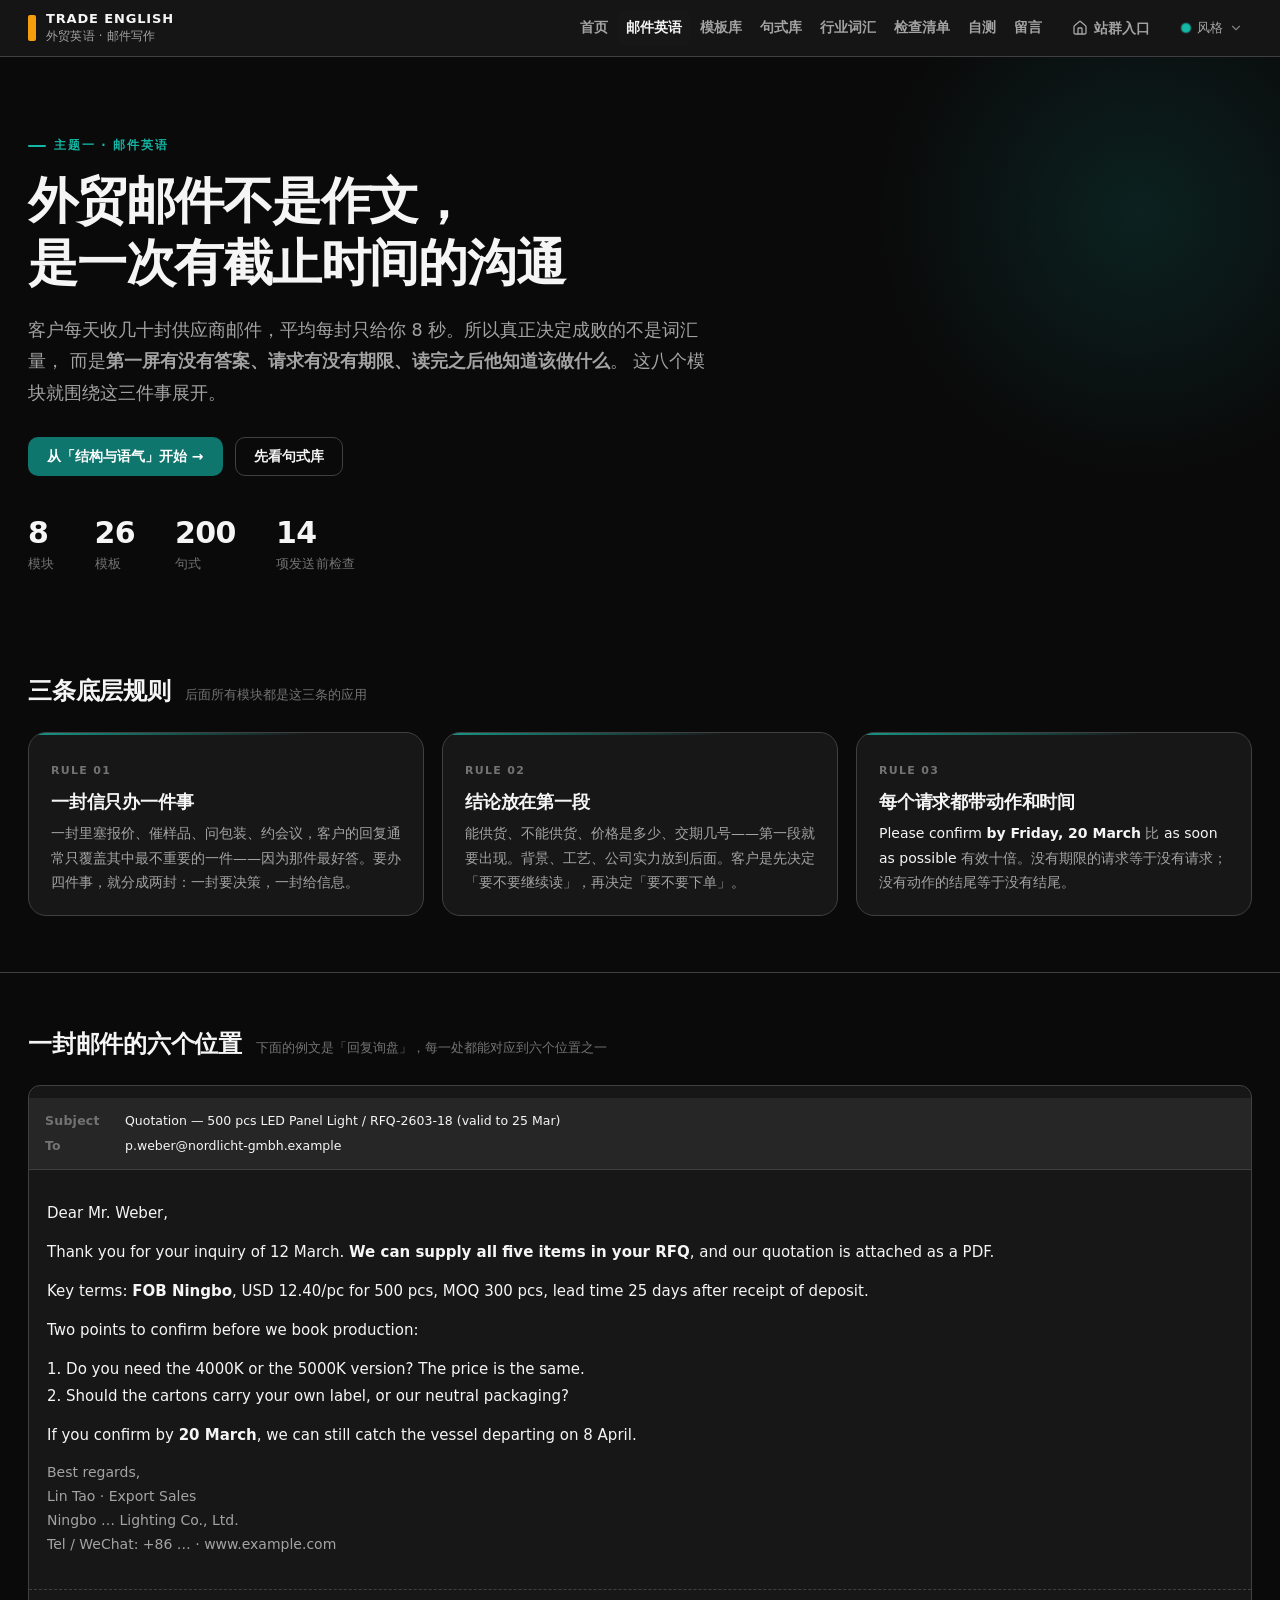
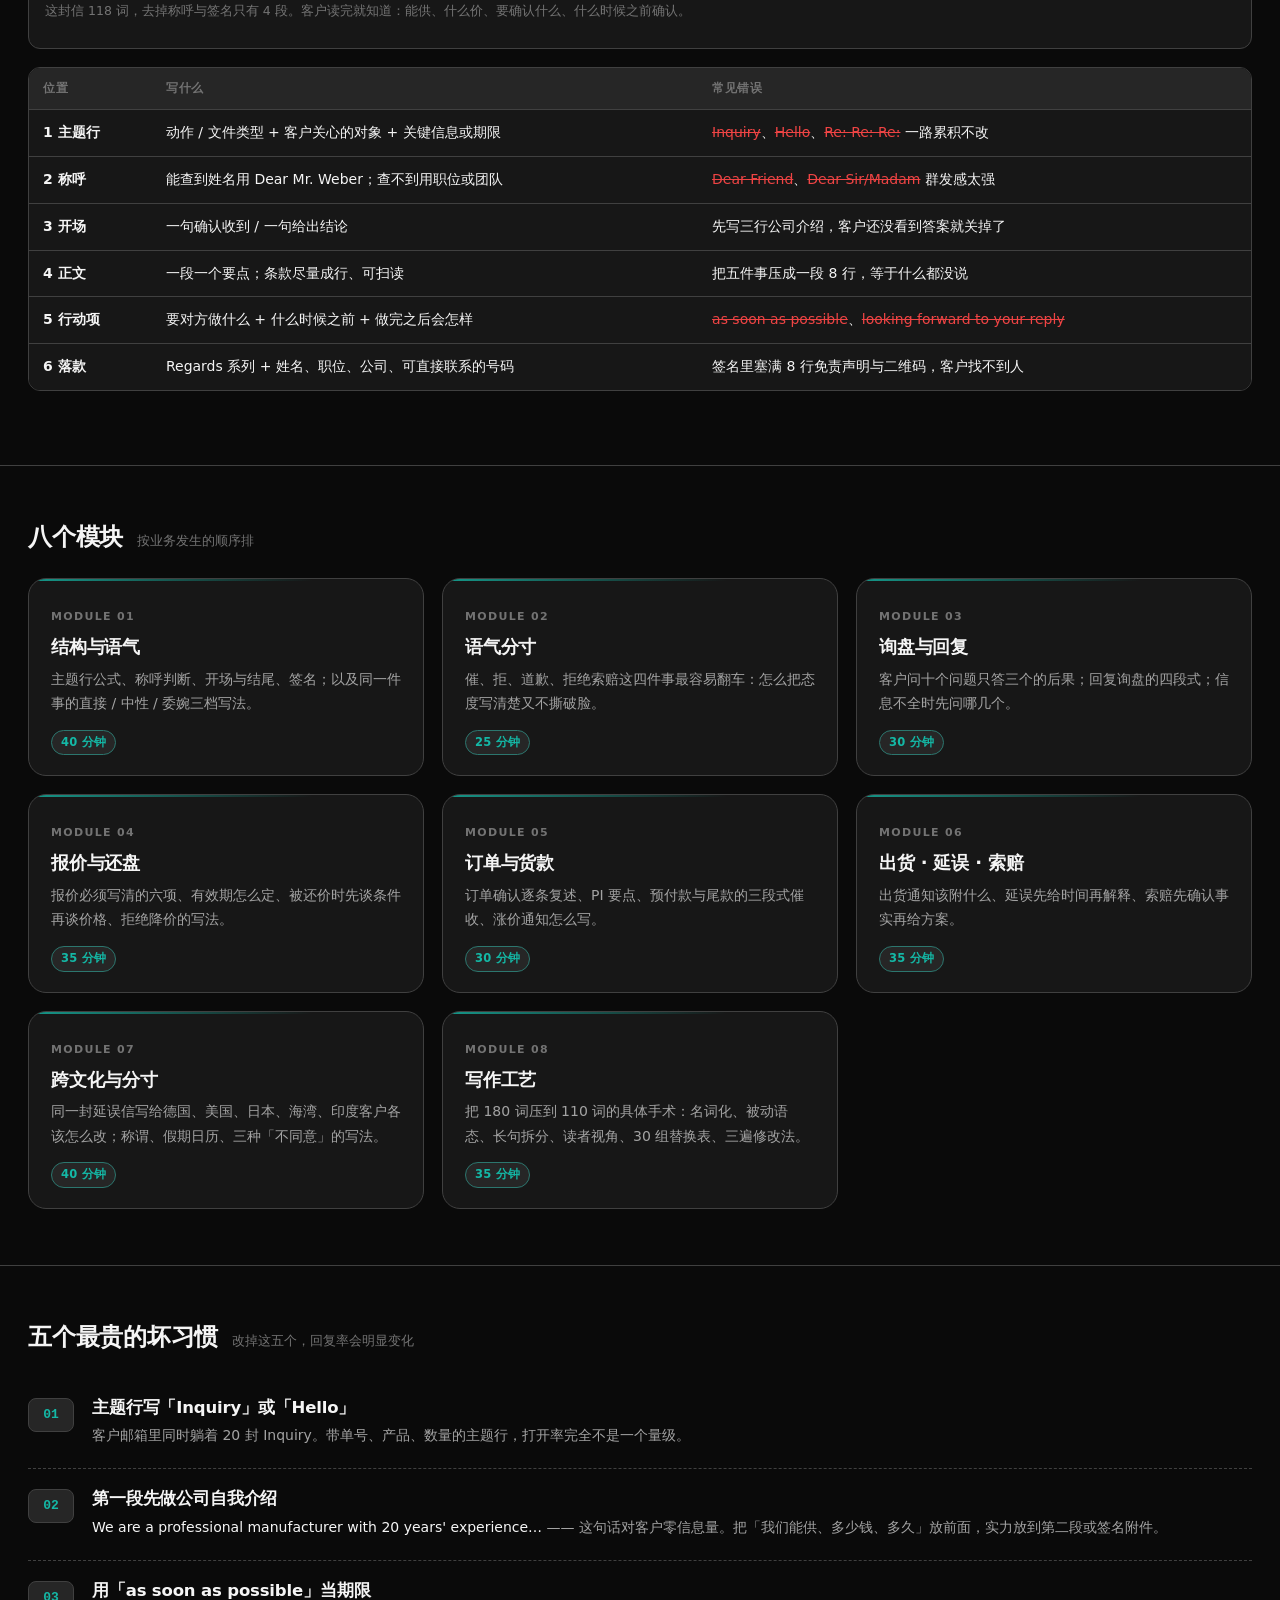
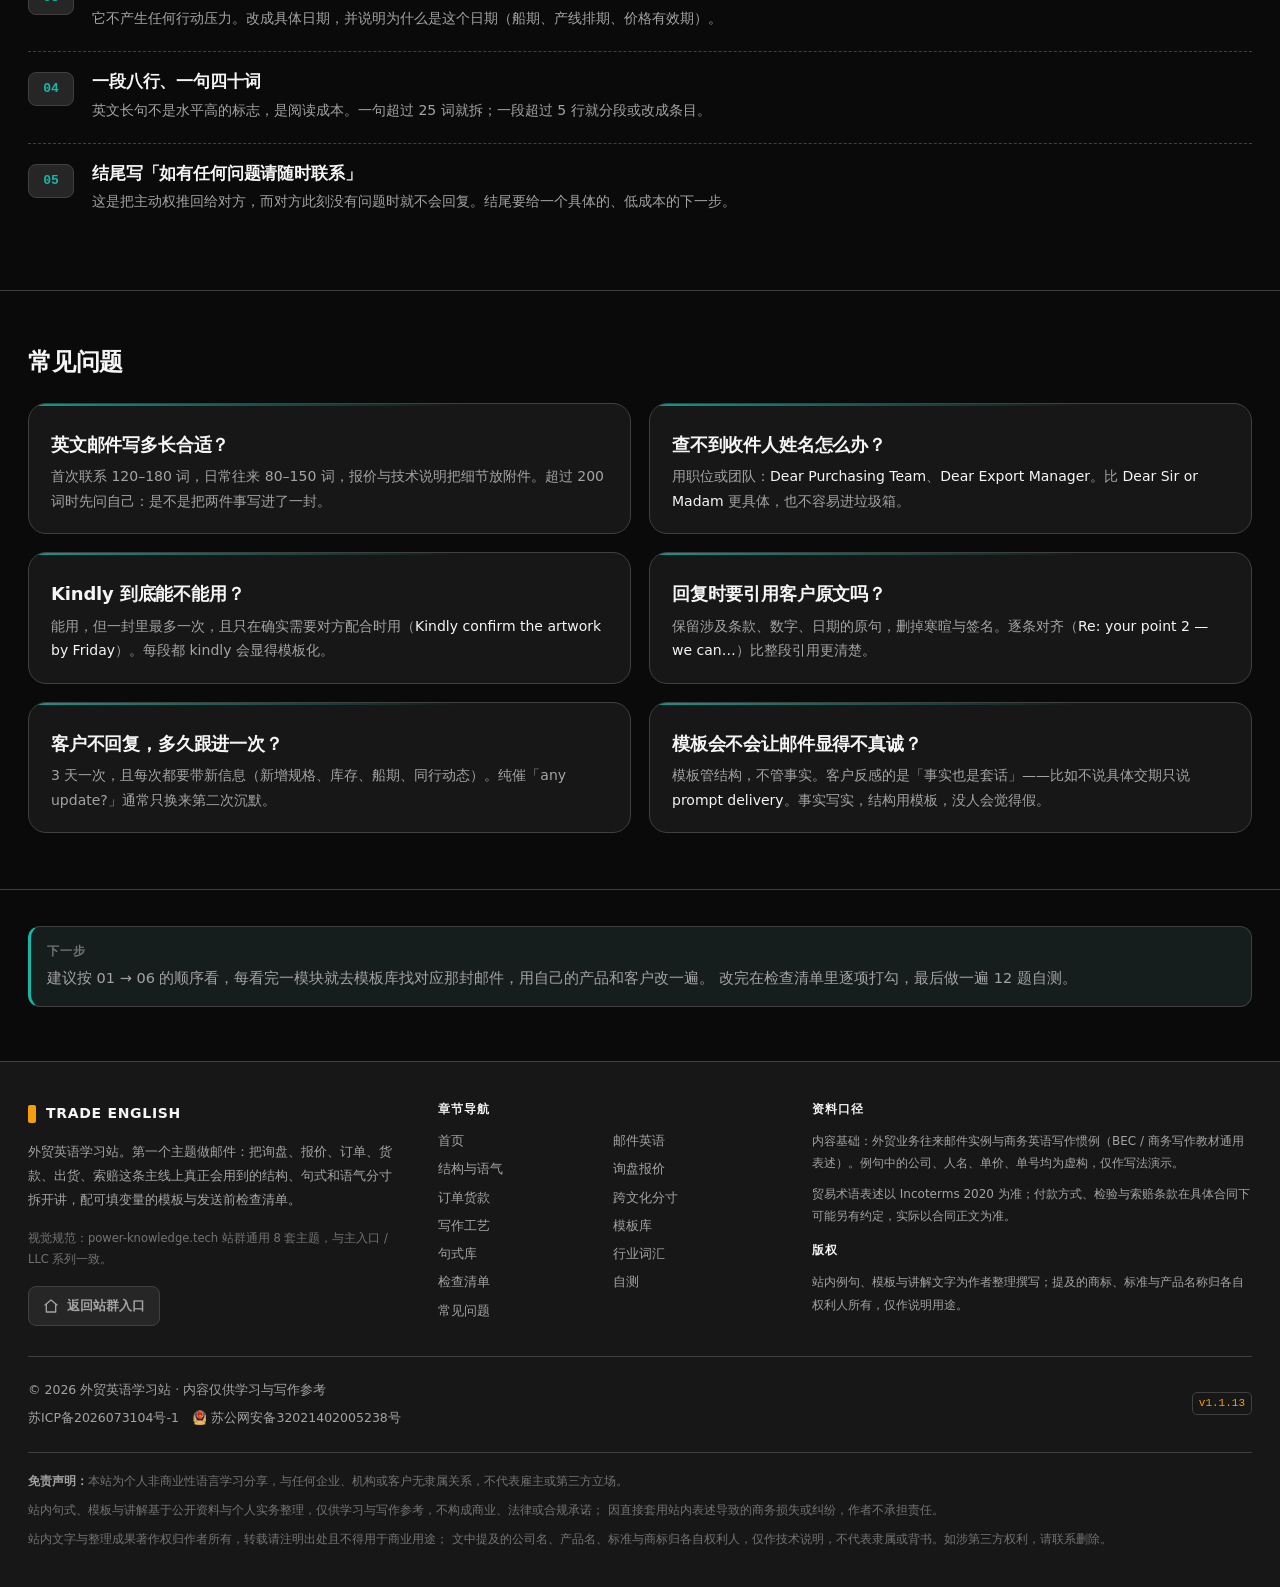
==== email/index.html @ 08525696 "词汇库：被搬过栏的条目加「原属 XX 栏」标记（v1.1.13） 用户反馈缩写速查页「Excel 里的缩写词表没有读全录入」。实测核对结果： 原表「常用缩写」261 条与站内 261 条逐字一致（英文" ====
<!DOCTYPE html>
<html lang="zh-CN">
<head>
<meta charset="UTF-8" />
<meta name="viewport" content="width=device-width, initial-scale=1" />
<title>邮件英语 · 外贸英语学习站</title>
<meta name="description" content="外贸邮件英语主题首页：三条底层规则、一封邮件的六个位置、六个学习模块与五个最贵的坏习惯。" />
<link rel="canonical" href="https://www.english.power-knowledge.tech/email/" />
<meta name="theme-color" content="#0a0a0a" />
<link rel="icon" href="data:image/svg+xml,<svg xmlns='http://www.w3.org/2000/svg' viewBox='0 0 32 32'><rect width='32' height='32' rx='7' fill='%230f766e'/><path d='M9 13v10M23 13v10M9 18h14' stroke='%23fff' stroke-width='2.4' stroke-linecap='round'/></svg>" />
<script>
  (function () {
    var IDS = ['dark-teal', 'blue', 'navy-tech', 'graphite', 'warm-paper', 'forest', 'indigo', 'sea-salt'];
    var BG = { 'dark-teal': '#0a0a0a', blue: '#f6f7f9', 'navy-tech': '#0b1a2b', graphite: '#f2f3f5', 'warm-paper': '#faf6ed', forest: '#0c1712', indigo: '#f6f5fc', 'sea-salt': '#eef7f7' };
    try {
      var q = new URLSearchParams(location.search).get('theme');
      var v = IDS.indexOf(q) >= 0 ? q : localStorage.getItem('pk-theme');
      if (IDS.indexOf(v) >= 0) {
        document.documentElement.dataset.theme = v;
        var m = document.querySelector('meta[name="theme-color"]');
        if (m && BG[v]) m.setAttribute('content', BG[v]);
      }
    } catch (e) {}
  })();
</script>
<link rel="stylesheet" href="../assets/css/theme-vars.css" />
<link rel="stylesheet" href="../assets/css/theme-switcher.css" />
<link rel="stylesheet" href="../assets/css/header.css" />
<link rel="stylesheet" href="../assets/css/footer.css" />
<link rel="stylesheet" href="../assets/css/site.css" />
</head>
<body>
<a class="skip-link" href="#main">跳到正文</a>

<header class="topbar">
  <div class="bar">
    <a class="brand" href="../" aria-label="外贸英语学习站首页">
      <i class="mark" aria-hidden="true"></i>
      <span class="brand-text">
        <span class="brand-en">TRADE ENGLISH</span>
        <span class="brand-sub">外贸英语 · 邮件写作</span>
      </span>
    </a>
    <button class="nav-toggle" type="button" aria-expanded="false" aria-controls="navlinks">目录 ▾</button>
    <nav class="navlinks" id="navlinks" aria-label="主导航">
      <a href="../">首页</a>
      <a href="./" data-topic="email">邮件英语</a>
      <a href="templates">模板库</a>
      <a href="phrases">句式库</a>
      <a href="../glossary/">行业词汇</a>
      <a href="checklist">检查清单</a>
      <a href="../practice">自测</a>
    </nav>
<a class="group-entry" href="https://power-knowledge.tech/">
      <svg width="16" height="16" viewBox="0 0 24 24" fill="none" stroke="currentColor"
           stroke-width="2" stroke-linecap="round" stroke-linejoin="round" aria-hidden="true">
        <path d="M15 21v-8a1 1 0 0 0-1-1h-4a1 1 0 0 0-1 1v8"></path>
        <path d="M3 10a2 2 0 0 1 .709-1.528l7-5.999a2 2 0 0 1 2.582 0l7 5.999A2 2 0 0 1 21 10v9a2 2 0 0 1-2 2H5a2 2 0 0 1-2-2z"></path>
      </svg>
      站群入口
    </a>
    <div id="pk-theme-switcher"></div>
  </div>
</header>

<main id="main">
  <section class="hero">
    <div class="shell">
      <p class="eyebrow">主题一 · 邮件英语</p>
      <h1>外贸邮件不是作文，<br />是一次有截止时间的沟通</h1>
      <p class="lead">
        客户每天收几十封供应商邮件，平均每封只给你 8 秒。所以真正决定成败的不是词汇量，
        而是<strong>第一屏有没有答案、请求有没有期限、读完之后他知道该做什么</strong>。
        这八个模块就围绕这三件事展开。
      </p>
      <div class="hero-actions">
        <a class="btn" href="structure">从「结构与语气」开始 →</a>
        <a class="btn btn--ghost" href="phrases">先看句式库</a>
      </div>
      <div class="stats">
        <div class="stat"><b>8</b><span>模块</span></div>
        <div class="stat"><b>26</b><span>模板</span></div>
        <div class="stat"><b>200</b><span>句式</span></div>
        <div class="stat"><b>14</b><span>项发送前检查</span></div>
      </div>
    </div>
  </section>

  <section class="section">
    <div class="shell">
      <div class="section-head">
        <h2>三条底层规则</h2>
        <span class="hint">后面所有模块都是这三条的应用</span>
      </div>
      <div class="grid grid--3">
        <div class="card">
          <span class="kicker">Rule 01</span>
          <h3>一封信只办一件事</h3>
          <p>一封里塞报价、催样品、问包装、约会议，客户的回复通常只覆盖其中最不重要的一件——因为那件最好答。要办四件事，就分成两封：一封要决策，一封给信息。</p>
        </div>
        <div class="card">
          <span class="kicker">Rule 02</span>
          <h3>结论放在第一段</h3>
          <p>能供货、不能供货、价格是多少、交期几号——第一段就要出现。背景、工艺、公司实力放到后面。客户是先决定「要不要继续读」，再决定「要不要下单」。</p>
        </div>
        <div class="card">
          <span class="kicker">Rule 03</span>
          <h3>每个请求都带动作和时间</h3>
          <p><span class="en">Please confirm <b>by Friday, 20 March</b></span> 比 <span class="en">as soon as possible</span> 有效十倍。没有期限的请求等于没有请求；没有动作的结尾等于没有结尾。</p>
        </div>
      </div>
    </div>
  </section>

  <section class="section">
    <div class="shell">
      <div class="section-head">
        <h2>一封邮件的六个位置</h2>
        <span class="hint">下面的例文是「回复询盘」，每一处都能对应到六个位置之一</span>
      </div>

      <div class="mail">
        <dl class="mail-head">
          <dt>Subject</dt><dd>Quotation — 500 pcs LED Panel Light / RFQ-2603-18 (valid to 25 Mar)</dd>
          <dt>To</dt><dd>p.weber@nordlicht-gmbh.example</dd>
        </dl>
        <div class="mail-body">
          <p>Dear Mr. Weber,</p>
          <p>Thank you for your inquiry of 12 March. <b>We can supply all five items in your RFQ</b>, and our quotation is attached as a PDF.</p>
          <p>Key terms: <b>FOB Ningbo</b>, USD 12.40/pc for 500 pcs, MOQ 300 pcs, lead time 25 days after receipt of deposit.</p>
          <p>Two points to confirm before we book production:</p>
          <p>1. Do you need the 4000K or the 5000K version? The price is the same.<br />
             2. Should the cartons carry your own label, or our neutral packaging?</p>
          <p>If you confirm by <b>20 March</b>, we can still catch the vessel departing on 8 April.</p>
          <p class="sig">Best regards,<br />
             Lin Tao · Export Sales<br />
             Ningbo … Lighting Co., Ltd.<br />
             Tel / WeChat: +86 … · www.example.com</p>
        </div>
        <p class="mail-note">
          这封信 118 词，去掉称呼与签名只有 4 段。客户读完就知道：能供、什么价、要确认什么、什么时候之前确认。
        </p>
      </div>

      <div class="table-wrap">
        <table>
          <thead>
            <tr><th>位置</th><th>写什么</th><th>常见错误</th></tr>
          </thead>
          <tbody>
            <tr>
              <td><b>1 主题行</b></td>
              <td>动作 / 文件类型 + 客户关心的对象 + 关键信息或期限</td>
              <td><span class="bad">Inquiry</span>、<span class="bad">Hello</span>、<span class="bad">Re: Re: Re:</span> 一路累积不改</td>
            </tr>
            <tr>
              <td><b>2 称呼</b></td>
              <td>能查到姓名用 <span class="en">Dear Mr. Weber</span>；查不到用职位或团队</td>
              <td><span class="bad">Dear Friend</span>、<span class="bad">Dear Sir/Madam</span> 群发感太强</td>
            </tr>
            <tr>
              <td><b>3 开场</b></td>
              <td>一句确认收到 / 一句给出结论</td>
              <td>先写三行公司介绍，客户还没看到答案就关掉了</td>
            </tr>
            <tr>
              <td><b>4 正文</b></td>
              <td>一段一个要点；条款尽量成行、可扫读</td>
              <td>把五件事压成一段 8 行，等于什么都没说</td>
            </tr>
            <tr>
              <td><b>5 行动项</b></td>
              <td>要对方做什么 + 什么时候之前 + 做完之后会怎样</td>
              <td><span class="bad">as soon as possible</span>、<span class="bad">looking forward to your reply</span></td>
            </tr>
            <tr>
              <td><b>6 落款</b></td>
              <td>Regards 系列 + 姓名、职位、公司、可直接联系的号码</td>
              <td>签名里塞满 8 行免责声明与二维码，客户找不到人</td>
            </tr>
          </tbody>
        </table>
      </div>
    </div>
  </section>

  <section class="section">
    <div class="shell">
      <div class="section-head">
        <h2>八个模块</h2>
        <span class="hint">按业务发生的顺序排</span>
      </div>
      <div class="grid grid--3">
        <a class="card" href="structure">
          <span class="kicker">Module 01</span>
          <h3>结构与语气</h3>
          <p>主题行公式、称呼判断、开场与结尾、签名；以及同一件事的直接 / 中性 / 委婉三档写法。</p>
          <div class="meta"><span class="badge badge--live">40 分钟</span></div>
        </a>
        <a class="card" href="structure#tone">
          <span class="kicker">Module 02</span>
          <h3>语气分寸</h3>
          <p>催、拒、道歉、拒绝索赔这四件事最容易翻车：怎么把态度写清楚又不撕破脸。</p>
          <div class="meta"><span class="badge badge--live">25 分钟</span></div>
        </a>
        <a class="card" href="negotiation#inquiry">
          <span class="kicker">Module 03</span>
          <h3>询盘与回复</h3>
          <p>客户问十个问题只答三个的后果；回复询盘的四段式；信息不全时先问哪几个。</p>
          <div class="meta"><span class="badge badge--live">30 分钟</span></div>
        </a>
        <a class="card" href="negotiation#quote">
          <span class="kicker">Module 04</span>
          <h3>报价与还盘</h3>
          <p>报价必须写清的六项、有效期怎么定、被还价时先谈条件再谈价格、拒绝降价的写法。</p>
          <div class="meta"><span class="badge badge--live">35 分钟</span></div>
        </a>
        <a class="card" href="operations#order">
          <span class="kicker">Module 05</span>
          <h3>订单与货款</h3>
          <p>订单确认逐条复述、PI 要点、预付款与尾款的三段式催收、涨价通知怎么写。</p>
          <div class="meta"><span class="badge badge--live">30 分钟</span></div>
        </a>
        <a class="card" href="operations#shipping">
          <span class="kicker">Module 06</span>
          <h3>出货 · 延误 · 索赔</h3>
          <p>出货通知该附什么、延误先给时间再解释、索赔先确认事实再给方案。</p>
          <div class="meta"><span class="badge badge--live">35 分钟</span></div>
        </a>
        <a class="card" href="culture">
          <span class="kicker">Module 07</span>
          <h3>跨文化与分寸</h3>
          <p>同一封延误信写给德国、美国、日本、海湾、印度客户各该怎么改；称谓、假期日历、三种「不同意」的写法。</p>
          <div class="meta"><span class="badge badge--live">40 分钟</span></div>
        </a>
        <a class="card" href="craft">
          <span class="kicker">Module 08</span>
          <h3>写作工艺</h3>
          <p>把 180 词压到 110 词的具体手术：名词化、被动语态、长句拆分、读者视角、30 组替换表、三遍修改法。</p>
          <div class="meta"><span class="badge badge--live">35 分钟</span></div>
        </a>
      </div>
    </div>
  </section>

  <section class="section">
    <div class="shell">
      <div class="section-head">
        <h2>五个最贵的坏习惯</h2>
        <span class="hint">改掉这五个，回复率会明显变化</span>
      </div>
      <div class="steps">
        <div class="step">
          <div>
            <h3>主题行写「Inquiry」或「Hello」</h3>
            <p>客户邮箱里同时躺着 20 封 Inquiry。带单号、产品、数量的主题行，打开率完全不是一个量级。</p>
          </div>
        </div>
        <div class="step">
          <div>
            <h3>第一段先做公司自我介绍</h3>
            <p><span class="en">We are a professional manufacturer with 20 years' experience…</span> —— 这句话对客户零信息量。把「我们能供、多少钱、多久」放前面，实力放到第二段或签名附件。</p>
          </div>
        </div>
        <div class="step">
          <div>
            <h3>用「as soon as possible」当期限</h3>
            <p>它不产生任何行动压力。改成具体日期，并说明为什么是这个日期（船期、产线排期、价格有效期）。</p>
          </div>
        </div>
        <div class="step">
          <div>
            <h3>一段八行、一句四十词</h3>
            <p>英文长句不是水平高的标志，是阅读成本。一句超过 25 词就拆；一段超过 5 行就分段或改成条目。</p>
          </div>
        </div>
        <div class="step">
          <div>
            <h3>结尾写「如有任何问题请随时联系」</h3>
            <p>这是把主动权推回给对方，而对方此刻没有问题时就不会回复。结尾要给一个具体的、低成本的下一步。</p>
          </div>
        </div>
      </div>
    </div>
  </section>

  <section class="section" id="faq">
    <div class="shell">
      <div class="section-head"><h2>常见问题</h2></div>
      <div class="grid grid--2">
        <div class="card">
          <h3>英文邮件写多长合适？</h3>
          <p>首次联系 120–180 词，日常往来 80–150 词，报价与技术说明把细节放附件。超过 200 词时先问自己：是不是把两件事写进了一封。</p>
        </div>
        <div class="card">
          <h3>查不到收件人姓名怎么办？</h3>
          <p>用职位或团队：<span class="en">Dear Purchasing Team</span>、<span class="en">Dear Export Manager</span>。比 <span class="en">Dear Sir or Madam</span> 更具体，也不容易进垃圾箱。</p>
        </div>
        <div class="card">
          <h3><span class="en">Kindly</span> 到底能不能用？</h3>
          <p>能用，但一封里最多一次，且只在确实需要对方配合时用（<span class="en">Kindly confirm the artwork by Friday</span>）。每段都 kindly 会显得模板化。</p>
        </div>
        <div class="card">
          <h3>回复时要引用客户原文吗？</h3>
          <p>保留涉及条款、数字、日期的原句，删掉寒暄与签名。逐条对齐（<span class="en">Re: your point 2 — we can…</span>）比整段引用更清楚。</p>
        </div>
        <div class="card">
          <h3>客户不回复，多久跟进一次？</h3>
          <p>3 天一次，且每次都要带新信息（新增规格、库存、船期、同行动态）。纯催「any update?」通常只换来第二次沉默。</p>
        </div>
        <div class="card">
          <h3>模板会不会让邮件显得不真诚？</h3>
          <p>模板管结构，不管事实。客户反感的是「事实也是套话」——比如不说具体交期只说 <span class="en">prompt delivery</span>。事实写实，结构用模板，没人会觉得假。</p>
        </div>
      </div>
    </div>
  </section>

  <section class="section--tight section">
    <div class="shell">
      <div class="callout">
        <span class="co-title">下一步</span>
        建议按 01 → 06 的顺序看，每看完一模块就去模板库找对应那封邮件，用自己的产品和客户改一遍。
        改完在检查清单里逐项打勾，最后做一遍 12 题自测。
      </div>
    </div>
  </section>
</main>

<footer>
  <div class="foot-wrap">
    <div class="foot-grid">
      <div class="foot-col">
        <div class="foot-brand">
          <i class="mark" aria-hidden="true"></i>
          <b>TRADE ENGLISH</b>
        </div>
        <p class="foot-desc">
          外贸英语学习站。第一个主题做邮件：把询盘、报价、订单、货款、出货、索赔这条主线上真正会用到的结构、句式和语气分寸拆开讲，配可填变量的模板与发送前检查清单。
        </p>
        <p class="foot-note foot-note-tight">
          视觉规范：power-knowledge.tech 站群通用 8 套主题，与主入口 / LLC 系列一致。
        </p>
        <a class="foot-back" href="https://power-knowledge.tech/">
          <svg width="16" height="16" viewBox="0 0 24 24" fill="none" stroke="currentColor"
               stroke-width="2" stroke-linecap="round" stroke-linejoin="round" aria-hidden="true">
            <path d="M3 10.5 12 3l9 7.5"></path>
            <path d="M5 9.5V21h14V9.5"></path>
          </svg>
          返回站群入口
        </a>
      </div>
      <div class="foot-col">
        <h4>章节导航</h4>
        <div class="foot-links">
          <a href="../">首页</a>
          <a href="./">邮件英语</a>
          <a href="structure">结构与语气</a>
          <a href="negotiation">询盘报价</a>
          <a href="operations">订单货款</a>
          <a href="culture">跨文化分寸</a>
          <a href="craft">写作工艺</a>
          <a href="templates">模板库</a>
          <a href="phrases">句式库</a>
          <a href="../glossary/">行业词汇</a>
          <a href="checklist">检查清单</a>
          <a href="../practice">自测</a>
          <a href="#faq">常见问题</a>
        </div>
      </div>
      <div class="foot-col">
        <h4>资料口径</h4>
        <p class="foot-note">
          内容基础：外贸业务往来邮件实例与商务英语写作惯例（BEC / 商务写作教材通用表述）。例句中的公司、人名、单价、单号均为虚构，仅作写法演示。
        </p>
        <p class="foot-note">
          贸易术语表述以 Incoterms 2020 为准；付款方式、检验与索赔条款在具体合同下可能另有约定，实际以合同正文为准。
        </p>
        <h4 class="foot-h-gap">版权</h4>
        <p class="foot-note">
          站内例句、模板与讲解文字为作者整理撰写；提及的商标、标准与产品名称归各自权利人所有，仅作说明用途。
        </p>
      </div>
    </div>
    <div class="foot-legal">
      <div>
        <p class="foot-copy">© 2026 外贸英语学习站 · 内容仅供学习与写作参考</p>
        <div class="foot-beian">
          <a href="https://beian.miit.gov.cn/" target="_blank" rel="noopener noreferrer">苏ICP备2026073104号-1</a>
          <a href="https://beian.mps.gov.cn/#/query/webSearch?code=32021402005238"
             target="_blank" rel="noreferrer">
            <img src="/beian.png" alt="" />苏公网安备32021402005238号
          </a>
        </div>
      </div>
      <div class="foot-legal-right"><span class="app-version">v1.1.13</span></div>
    </div>
    <div class="foot-disclaimer">
      <p>
        <b>免责声明：</b>本站为个人非商业性语言学习分享，与任何企业、机构或客户无隶属关系，不代表雇主或第三方立场。
      </p>
      <p>
        站内句式、模板与讲解基于公开资料与个人实务整理，仅供学习与写作参考，不构成商业、法律或合规承诺；
        因直接套用站内表述导致的商务损失或纠纷，作者不承担责任。
      </p>
      <p>
        站内文字与整理成果著作权归作者所有，转载请注明出处且不得用于商业用途；
        文中提及的公司名、产品名、标准与商标归各自权利人，仅作技术说明，不代表隶属或背书。如涉第三方权利，请联系删除。
      </p>
    </div>
  </div>
</footer>

<script src="../assets/js/theme.js" defer></script>
<script src="../assets/js/site.js" defer></script>
</body>
</html>
---- assets/css/theme-vars.css ----
/* ==========================================================================
   power-knowledge.tech 站群 · 8 套可切换主题变量
   --------------------------------------------------------------------------
   本文件是「颜色底座」，不含任何布局规则。粘贴位置：
     · 构建站（Tailwind 4）：src/index.css 里 @import "tailwindcss"; 之后、
       自己的 @theme / 布局规则之前，整段粘进去。
     · 零构建站：<link> 引用，或直接内联进 <style>。

   两种命名变体，**二选一**，不要同时用：
     A. --color-brand / --color-brand-light / --color-brand-dark   ← 站群多数派
        （llc-design-tool / ahb / motor-lighting / main-website-entrance）
     B. --color-primary / --color-primary-light / --color-primary-dark ← control-mode 历史命名

   选错的表现：切主题时只有背景和文字变，主色按钮/高亮条不变 —— 因为变量名对不上。

   逐值来源（2026-11-09 双源核对，两站 8 套 × 11 变量完全一致，仅主色三兄弟命名不同）：
     D:\...\motorcycles-illumination\src\index.css        @theme + html[data-theme]
     C:\...\cm-repo\src\index.css                          @theme + html[data-theme]

   契约（与 assets/theme.ts、assets/theme-vanilla.js、assets/theme-boot.html 三处必须一致）：
     ?theme=<id>  优先
     → localStorage['pk-theme']
     → 默认 'dark-teal'
     落到 document.documentElement.dataset.theme，驱动下面的 html[data-theme='…']

   --color-accent（amber #f59e0b）是工程强调色，不随主题变化，不要写进 data-theme 块。
   ========================================================================== */

/* --------------------------------------------------------------------------
   默认值 = dark-teal —— **两份，缺一不可**

   ① @theme      Tailwind 4 构建站用：它从变量名生成 text-brand / bg-surface 这类工具类。
                 但 @theme 是 Tailwind 专有 at-rule，**浏览器不认**——零构建站里它
                 等于一段注释，变量一个都不会定义。
   ② :root       所有环境都认。零构建站的默认主题全靠这一段。

   为什么这次的 :root 不是冗余（★2026-11-09 实测踩过的坑）：
   只写 @theme 时，首次访问（localStorage 空、URL 无 ?theme）的时序是
     解析 HTML → 首帧绘制（此时 data-theme 未设、@theme 被忽略）→ 变量全部未定义
     → body 背景透明（白）、文字纯黑 → defer 脚本执行才补上 dark-teal → 深色。
   结果：深色站首访白闪一帧；JS 被禁用或加载失败时整站无色。
   加 :root 后首帧就是 #0a0a0a，不依赖任何脚本。
   -------------------------------------------------------------------------- */

/* 变体 A：站群多数派（brand 三兄弟） */
@theme {
  --color-bg: #0a0a0a;
  --color-surface: #171717;
  --color-surface-elevated: #262626;
  --color-border: #404040;
  --color-border-light: #525252;
  --color-text-primary: #f5f5f5;
  --color-text-secondary: #a3a3a3;
  --color-text-muted: #737373;
  --color-brand: #0f766e;
  --color-brand-light: #14b8a6;
  --color-brand-dark: #134e4a;

  --font-sans: 'Inter', system-ui, -apple-system, 'PingFang SC', 'Microsoft YaHei', 'Segoe UI', sans-serif;
  --font-mono: 'JetBrains Mono', ui-monospace, 'SFMono-Regular', Consolas, monospace;
}

/* 首帧默认值。与上面的 @theme 逐值相同；html[data-theme='…'] 选择器优先级更高，
   所以用户选了别的主题后这里会被覆盖，不会打架。 */
:root {
  --color-bg: #0a0a0a;
  --color-surface: #171717;
  --color-surface-elevated: #262626;
  --color-border: #404040;
  --color-border-light: #525252;
  --color-text-primary: #f5f5f5;
  --color-text-secondary: #a3a3a3;
  --color-text-muted: #737373;
  --color-brand: #0f766e;
  --color-brand-light: #14b8a6;
  --color-brand-dark: #134e4a;
}

/* 变体 B：control-mode 命名（primary 三兄弟）。
   用这套时把上面 **@theme 与 :root 两处都换成它** —— 只换 @theme 会让零构建站
   首帧没有变量（原因见上）。:root 版就是把下面三行 brand 换成 primary，其余 8 项照抄：
:root {
  --color-primary: #0f766e; --color-primary-light: #14b8a6; --color-primary-dark: #134e4a;
  --color-bg: #0a0a0a; --color-surface: #171717; --color-surface-elevated: #262626;
  --color-border: #404040; --color-border-light: #525252;
  --color-text-primary: #f5f5f5; --color-text-secondary: #a3a3a3; --color-text-muted: #737373;
}

@theme {
  --color-primary: #0f766e;
  --color-primary-light: #14b8a6;
  --color-primary-dark: #134e4a;
  --color-accent: #f59e0b;
  --color-accent-light: #fbbf24;
  --color-bg: #0a0a0a;
  --color-surface: #171717;
  --color-surface-elevated: #262626;
  --color-text-primary: #f5f5f5;
  --color-text-secondary: #a3a3a3;
  --color-text-muted: #737373;
  --color-success: #22c55e;
  --color-danger: #ef4444;
  --color-border: #404040;
  --color-border-light: #525252;
}
*/

/* --------------------------------------------------------------------------
   8 套主题覆盖
   顺序与 THEMES 常量一致：dark-teal / blue / navy-tech / graphite /
   warm-paper / forest / indigo / sea-salt。
   每套 11 个变量，一个不缺 —— 缺一个就会从默认主题「漏」出深色值，
   在浅色主题上表现为某处文字发黑或发白。
   -------------------------------------------------------------------------- */

html[data-theme='dark-teal'] {
  --color-bg: #0a0a0a; --color-surface: #171717; --color-surface-elevated: #262626;
  --color-border: #404040; --color-border-light: #525252;
  --color-text-primary: #f5f5f5; --color-text-secondary: #a3a3a3; --color-text-muted: #737373;
  --color-brand: #0f766e; --color-brand-light: #14b8a6; --color-brand-dark: #134e4a;
  /* 变体 B 用这三行替换上面一行：
  --color-primary: #0f766e; --color-primary-light: #14b8a6; --color-primary-dark: #134e4a; */
}

html[data-theme='blue'] {
  --color-bg: #f6f7f9; --color-surface: #fff; --color-surface-elevated: #fcfcfd;
  --color-border: #d3d9e0; --color-border-light: #e4e7eb;
  --color-text-primary: #14171c; --color-text-secondary: #4b535e; --color-text-muted: #6b7480;
  --color-brand: #0070c0; --color-brand-light: #0060b0; --color-brand-dark: #0050a0;
}

html[data-theme='navy-tech'] {
  --color-bg: #0b1a2b; --color-surface: #12253c; --color-surface-elevated: #1b3350;
  --color-border: #2b4a6b; --color-border-light: #3a5c80;
  --color-text-primary: #eaf4ff; --color-text-secondary: #a8c2dc; --color-text-muted: #7e9bb8;
  --color-brand: #3aa0e8; --color-brand-light: #6bc4ff; --color-brand-dark: #2277b8;
}

html[data-theme='graphite'] {
  --color-bg: #f2f3f5; --color-surface: #fff; --color-surface-elevated: #fafbfc;
  --color-border: #c9ced5; --color-border-light: #e0e3e8;
  --color-text-primary: #1b2027; --color-text-secondary: #4d5661; --color-text-muted: #78818c;
  --color-brand: #3f4855; --color-brand-light: #5b6675; --color-brand-dark: #2c333d;
}

html[data-theme='warm-paper'] {
  --color-bg: #faf6ed; --color-surface: #fffdf7; --color-surface-elevated: #fbf6e9;
  --color-border: #dcd0b6; --color-border-light: #eae0c9;
  --color-text-primary: #2e2519; --color-text-secondary: #5e5140; --color-text-muted: #8a7a63;
  --color-brand: #9a5b13; --color-brand-light: #b8761f; --color-brand-dark: #7a4710;
}

html[data-theme='forest'] {
  --color-bg: #0c1712; --color-surface: #14241b; --color-surface-elevated: #1d3226;
  --color-border: #2f4a38; --color-border-light: #3d5c47;
  --color-text-primary: #e8f5ec; --color-text-secondary: #a7c4b1; --color-text-muted: #7d9c88;
  --color-brand: #3fbf7f; --color-brand-light: #6ed8a2; --color-brand-dark: #2b9461;
}

html[data-theme='indigo'] {
  --color-bg: #f6f5fc; --color-surface: #fff; --color-surface-elevated: #fbfaff;
  --color-border: #d6d1e8; --color-border-light: #e7e3f2;
  --color-text-primary: #211d33; --color-text-secondary: #524c6b; --color-text-muted: #7e7899;
  --color-brand: #5b4bd6; --color-brand-light: #7869e8; --color-brand-dark: #4538ad;
}

html[data-theme='sea-salt'] {
  --color-bg: #eef7f7; --color-surface: #fff; --color-surface-elevated: #f8fdfd;
  --color-border: #c4dcda; --color-border-light: #dceae9;
  --color-text-primary: #123033; --color-text-secondary: #416064; --color-text-muted: #6e8b8d;
  --color-brand: #0e7490; --color-brand-light: #1294b0; --color-brand-dark: #0a566c;
}

/* --------------------------------------------------------------------------
   浅色三套的即时校验（改完一定要肉眼确认，别只信代码）
     浅色：blue / graphite / warm-paper / indigo / sea-salt  （5 套）
     深色：dark-teal / navy-tech / forest                     （3 套）

   浅色主题最容易出问题的三处，改完逐套点一遍：
     1. 图表 —— canvas 不认 CSS 变量，必须 readThemeColors() 重绘（见 references 与 theme.ts）
     2. 页脚 —— 若 background 写死深色，浅色主题下会变成一块黑砖
     3. 备案徽标 beian.png —— 深色图在深色底上会糊，页脚要留一个浅色容器承托它
   -------------------------------------------------------------------------- */
---- assets/css/theme-switcher.css ----
/* ==========================================================================
   power-knowledge.tech 站群 · 8 色切换器样式（零构建版）
   --------------------------------------------------------------------------
   配合 assets/theme-vanilla.js 使用。构建站（Tailwind）不需要本文件 ——
   那边用 assets/ThemeSwitcher.tsx，样式走工具类。

   接入：
     <link rel="stylesheet" href="theme-vars.css" />
     <link rel="stylesheet" href="theme-switcher.css" />
     ...
     <div id="pk-theme-switcher"></div>

   颜色全部走变量，8 套主题自动跟随。若本站命名用的是 --color-primary*，
   把下文的 --color-brand* 全局替换掉即可（两者语义相同）。
   ========================================================================== */

.pk-theme-switcher {
  position: relative;
  flex-shrink: 0;      /* 顶栏里绝不被导航挤压 —— 这条最容易漏 */
  display: inline-block;
}

/* ---------- 触发按钮 ---------- */
.pk-theme-btn {
  display: inline-flex;
  align-items: center;
  gap: 6px;
  height: 30px;
  padding: 0 8px;
  border: 1px solid transparent;
  border-radius: 7px;
  background: transparent;
  color: var(--color-text-secondary, #a3a3a3);
  font: inherit;
  font-size: 12.5px;
  line-height: 1;
  cursor: pointer;
  white-space: nowrap;
  transition: border-color .15s, color .15s, background-color .15s;
}
.pk-theme-btn:hover,
.pk-theme-switcher.open .pk-theme-btn {
  border-color: var(--color-border, #404040);
  color: var(--color-text-primary, #f5f5f5);
  background: var(--color-surface, #171717);
}
.pk-theme-btn:focus-visible {
  outline: 2px solid var(--color-brand-light, #14b8a6);
  outline-offset: 2px;
}

/* 当前主题的小圆点。深色主题下给一像素亮边，否则深色点会「消失」在深底上 */
.pk-theme-dot {
  display: inline-block;
  width: 10px;
  height: 10px;
  flex: none;
  border-radius: 50%;
  box-shadow: inset 0 0 0 1px rgba(0, 0, 0, .25), 0 0 0 1px rgba(255, 255, 255, .08);
}

/* 箭头：展开时翻转 180°。用 transform 而不是换图标，少一次 DOM 变更 */
.pk-theme-caret {
  flex: none;
  opacity: .75;
  transition: transform .18s ease;
}
.pk-theme-switcher.open .pk-theme-caret { transform: rotate(180deg); }

/* ---------- 下拉面板 ---------- */
.pk-theme-menu {
  position: absolute;
  top: calc(100% + 6px);
  right: 0;                       /* 右对齐：顶栏最右的元素，左对齐会溢出视口 */
  z-index: 60;
  min-width: 168px;
  padding: 5px;
  border: 1px solid var(--color-border, #404040);
  border-radius: 10px;
  background: var(--color-surface-elevated, #262626);
  box-shadow: 0 12px 32px rgba(0, 0, 0, .28);
}
.pk-theme-menu[hidden] { display: none; }

.pk-theme-item {
  display: flex;
  align-items: center;
  gap: 9px;
  width: 100%;
  padding: 7px 9px;
  border: 0;
  border-radius: 6px;
  background: transparent;
  color: var(--color-text-secondary, #a3a3a3);
  font: inherit;
  font-size: 12.5px;
  text-align: left;
  cursor: pointer;
  transition: background-color .12s, color .12s;
}
.pk-theme-item:hover {
  background: var(--color-surface, #171717);
  color: var(--color-text-primary, #f5f5f5);
}
.pk-theme-item.active {
  color: var(--color-brand-light, #14b8a6);
  font-weight: 700;
}
.pk-theme-item.active::after {
  content: '';
  margin-left: auto;
  width: 5px;
  height: 9px;
  border: solid currentColor;
  border-width: 0 2px 2px 0;
  transform: rotate(45deg) translateY(-1px);
}

/* ---------- 移动端 ---------- */
/* 窄屏下菜单改成贴右边缘的定宽面板，避免 right:0 在窄容器里算歪 */
@media (max-width: 640px) {
  .pk-theme-menu {
    min-width: 150px;
    right: 0;
  }
  .pk-theme-btn { padding: 0 6px; }
  .pk-theme-label { display: none; }   /* 只留色点 + 箭头，省 26px 横向空间 */
}
---- assets/css/header.css ----
/* ==========================================================================
   power-knowledge.tech 站群 · 统一顶栏样式
   --------------------------------------------------------------------------
   配合 assets/header.tsx（React）或自建 HTML 结构。核心是三件事：
     ① 品牌两行堆叠 —— 把横向占位从 402px 收到 238px
     ② 导航 nowrap + 切换器排最后 —— 7 项单行，不折行
     ③ 四档断点 —— 1240 / 900 / 820（1280 是基准宽，非断点）

   ⚠️ 与线上 motor-lighting 的差别：那边吃站内别名
      （--navy / --line / --subtext / --white / --lightblue / --accent / --primary），
      这里改成 --color-* 原始变量，换站可直接用。

   命名映射：
     原 --navy       → --color-text-primary
     原 --subtext    → --color-text-secondary
     原 --line       → --color-border
     原 --white      → --color-surface-elevated
     原 --lightblue  → --color-surface        （hover 底色）
     原 --accent     → --color-accent
     原 --primary    → --color-brand          （control-mode 用 --color-primary）
   ========================================================================== */

/* ---------- 容器 ---------- */
.topbar {
  position: sticky; top: 0; z-index: 100;
  /* 92% 不透明 + 模糊：既让下面的内容透一点，又不至于读不清导航文字。
     用 color-mix 而不是 rgba()，因为主题切换时 --color-surface 会变，
     rgba 硬编码的深色会在浅色主题下留下一层灰雾。 */
  background: color-mix(in srgb, var(--color-surface) 92%, transparent);
  backdrop-filter: blur(14px) saturate(1.3);
  -webkit-backdrop-filter: blur(14px) saturate(1.3);
  border-bottom: 1px solid var(--color-border);
}

.topbar .bar {
  max-width: 1280px; margin: 0 auto;
  padding: 10px 28px;
  display: flex; align-items: center;
  gap: 14px;                 /* 18 → 14：导航项多的时候，这 4px 就是折不折行的分界 */
}

/* ---------- 品牌：两行堆叠 ----------
   单行「英文 + 中文」实测占 402px，两行堆叠后 238px，省下 164px。
   这是腾横向空间最有效的一刀 —— 比压字号、减 padding 都干净，
   因为英文与中文本来就该分主次，堆叠只是把层级摆正。 */
.brand {
  display: flex; align-items: center; gap: 10px;
  white-space: nowrap; flex-shrink: 0;   /* 品牌永不被压缩 */
}
.brand .mark {
  width: 8px; height: 26px; border-radius: 2px;
  background: var(--color-accent);        /* amber 竖条 */
  display: inline-block; flex-shrink: 0;
}
.brand-text { display: flex; flex-direction: column; justify-content: center; gap: 1px; }
.brand-en {
  font-size: 13px; letter-spacing: .065em; font-weight: 800;
  color: var(--color-text-primary); line-height: 1.2;
}
.brand-sub {
  font-size: 11.5px; letter-spacing: .02em;
  color: var(--color-text-secondary); line-height: 1.45;
}

/* ---------- 导航 ----------
   nowrap：7 项永不折行（折行会让顶栏从 53px 变 88px，正文整体下移）
   margin-left:auto：把「导航 + 切换器」整体推到右侧。
     注意这条在 .navlinks 上，不在 .bar 上 —— 所以切换器必须排在 navlinks
     **之后**，否则会被夹在品牌与导航之间，"看起来没生效"。 */
.navlinks {
  display: flex; gap: 2px;
  flex-wrap: nowrap;
  margin-left: auto;
  min-width: 0;
}
.navlinks a {
  /* 2026-11-10 由 12px 调到 14px：导航是本站主要入口，12px 在 1280 下偏小。
     实测余量充足 —— 品牌 136 + 导航(14px) 432 + 切换器 79 = 647px，
     内容区 1224px，即便 15px 仍单行零溢出（试算见当日日志）。 */
  font-size: 14px; padding: 6px 8px; border-radius: 7px;
  font-weight: 600; white-space: nowrap;
  color: var(--color-text-secondary);
  transition: color .15s, background-color .15s;
}
.navlinks a:hover,
.navlinks a.active {
  color: var(--color-text-primary);
  background: var(--color-surface);
  text-decoration: none;
}

/* 移动端「目录 ▾」。桌面隐藏，900 以下才出 */
.nav-toggle {
  display: none;
  border: 1px solid var(--color-border);
  background: var(--color-surface-elevated);
  color: var(--color-text-primary);
  border-radius: 8px; padding: 5px 10px;
  font-size: 13px; cursor: pointer;
}

/* ---------- 站群入口 ----------
   与 control-mode 的页眉同构：House 图标 + 文案，无背景无边框的轻量链接。
   位置必须在 .navlinks 之后、切换器之前 —— .navlinks 带着 margin-left:auto，
   它和切换器一起被推到右侧；插到 navlinks 之前会被夹在品牌和导航中间。 */
.group-entry {
  display: inline-flex; align-items: center; gap: 6px;
  font-size: 14px; font-weight: 600;
  line-height: 1.2;                     /* 不收行高它会比品牌高 3px，把顶栏从 53 撑到 56 */
  color: var(--color-text-secondary);
  padding: 6px 8px; border-radius: 7px;
  flex-shrink: 0; white-space: nowrap;   /* 与切换器同等保护，不被导航挤扁 */
  transition: color .15s, background-color .15s;
}
.group-entry svg { flex-shrink: 0; }
.group-entry:hover {
  color: var(--color-brand);
  background: var(--color-surface);
  text-decoration: none;
}

/* ---------- 切换器槽位 ----------
   flex-shrink:0 是硬要求。缺了它，窄屏下浏览器会先压切换器（因为 navlinks
   的 min-width:0 让它看起来"更能屈"），结果是色点被压成一条线。 */
.theme-switcher,
.pk-theme-switcher {
  position: relative;
  flex-shrink: 0;
}

/* ==========================================================================
   四档断点
   ========================================================================== */

/* ① ≤1240：只收紧导航字号与内边距，仍保持单行。
      这里不隐藏任何东西 —— 900 以上是"桌面"，功能必须完整。 */
@media (max-width: 1240px) {
  .topbar .bar { gap: 10px; }
  .navlinks { gap: 1px; }
  .navlinks a { font-size: 13px; padding: 5px 6px; }
}

/* ② ≤900：导航收进「目录 ▾」抽屉。
      900 是重算后的实测临界（2026-11-10）。1200px 下实测各段占位：
      品牌 136 + 导航 376 + 站群入口 94 + 切换器 79 + 3×10 间距 + 2×28 内边距
      = 771px 才是单行地板。取 900 留 129px 冗余 —— 比贴边安全，
      跨平台字体渲染差异（Windows/macOS 字宽不同）吃不满这么多。
      旧值 1139 是按「11 项导航」算的，导航早已收到 7 项，那个值会让
      900~1139 这段白挂一个折叠抽屉，属于纯损失。 */
@media (max-width: 900px) {
  .topbar .bar { flex-wrap: wrap; }
  .navlinks {
    display: none;
    width: 100%; margin-left: 0; padding-top: 8px;
  }
  .navlinks.open { display: flex; flex-wrap: wrap; gap: 3px; }
  .nav-toggle { display: inline-block; margin-left: auto; }
}

/* ③ ≤820：窄屏。英文名隐藏（只留中文），因为两行堆叠在 375px 下
      每行都会截断；品牌 mark 竖条也同步收到 22px。 */
@media (max-width: 820px) {
  .topbar .bar { padding: 10px 16px; }
  .brand .mark { height: 22px; }
  .brand-en { display: none; }
  .brand-sub { font-size: 12.5px; font-weight: 700; color: var(--color-text-primary); }
  /* 站群入口在窄屏让位：375px 下 品牌+目录+入口+切换器 放不下，会把顶栏撑成两行
     （实测栏高 50→96px、切换器掉行）。页脚还有「返回站群入口」，入口不丢。
     control-mode 同样在窄屏隐藏（lg:flex，<1024 就没了）。 */
  .group-entry { display: none; }
}

/* ④ ≤480：极窄屏，导航项按两列铺，避免每行一个字 */
@media (max-width: 480px) {
  .navlinks.open { display: grid; grid-template-columns: 1fr 1fr; gap: 4px; }
  .navlinks a { text-align: center; }
}
---- assets/css/footer.css ----
/* ==========================================================================
   power-knowledge.tech 站群 · 统一页脚样式
   --------------------------------------------------------------------------
   配合 assets/footer.tsx（React 站）或 assets/footer.html（零构建站）。

   ⚠️ 与线上 motor-lighting 的差别：那边吃的是站内语义别名
      （--navy / --line / --subtext / --panel-strong / --on-dark-muted / --white），
      别名层是每个站自己定义的，搬到别的站会全部失效、退化成默认色。
      这里**直接改成 --color-* 原始变量**，粘到任何自带 theme-vars.css 的站都能用。

   命名映射（建站时若要改回别名，按此对照）：
     原 --navy          → --color-text-primary
     原 --subtext       → --color-text-secondary
     原 --line          → --color-border
     原 --panel-strong  → --color-surface
     原 --white         → --color-surface-elevated
     原 --primary       → --color-brand        （control-mode 用 --color-primary）
     原 --accent        → --color-accent       （amber，不随主题变）
     原 --on-dark-muted → --color-text-muted
     原 --mono          → --font-mono
   ========================================================================== */

/* ---------- ① 容器 ---------- */
footer {
  background: var(--color-surface);
  border-top: 1px solid var(--color-border);
  color: var(--color-text-secondary);
  padding: 40px 28px 30px;
}
.foot-wrap { max-width: 1280px; margin: 0 auto; }

/* 三栏。1.05 / 0.95 / 1.25 是实测出来的：
   左栏是品牌+简介+按钮（内容最矮但要留呼吸），中栏两列链接（最窄也够），
   右栏两段长文（最宽）。改成三等分会把右栏文案挤到 20 字/行以下。 */
.foot-grid { display: grid; grid-template-columns: 1.05fr 0.95fr 1.25fr; gap: 40px; }

/* ---------- ② 左栏：品牌 ---------- */
.foot-brand { display: flex; align-items: center; gap: 10px; margin-bottom: 14px; }
.foot-brand .mark {
  width: 8px; height: 18px; border-radius: 2px;
  background: var(--color-accent);      /* amber 竖条，与顶栏 brand 同款 */
  display: inline-block; flex-shrink: 0;
}
.foot-brand b {
  font-size: 14px; letter-spacing: .05em; font-weight: 800;
  color: var(--color-text-primary);
}
.foot-desc {
  font-size: 13px; line-height: 1.85; margin: 0 0 16px;
  color: var(--color-text-secondary);
}

/* 返回站群入口：站群互通的唯一出口 */
.foot-back {
  display: inline-flex; align-items: center; gap: 8px;
  border: 1px solid var(--color-border);
  background: var(--color-surface-elevated);
  color: var(--color-text-secondary);
  border-radius: 8px; padding: 8px 14px;
  font-size: 13px; font-weight: 700;
  transition: border-color .15s, color .15s;
}
.foot-back:hover {
  border-color: var(--color-brand);          /* control-mode 换成 --color-primary */
  color: var(--color-text-primary);
  text-decoration: none;
}

/* ---------- ③ 中/右栏：小标题与链接 ---------- */
.foot-col h4 {
  font-size: 11.5px; font-weight: 800;
  letter-spacing: .1em; text-transform: uppercase;
  color: var(--color-text-primary);
  margin: 0 0 14px;
}
.foot-col h4.foot-h-gap { margin-top: 16px; }

/* 两列排链接：11 项导航竖排会让左栏高出一大截，两列刚好与左栏齐平 */
.foot-links { display: grid; grid-template-columns: repeat(2, minmax(0, 1fr)); gap: 7px 16px; }
.foot-links a { font-size: 12.5px; color: var(--color-text-secondary); }
.foot-links a:hover { color: var(--color-brand); text-decoration: none; }

.foot-note { font-size: 12px; line-height: 1.85; margin: 0 0 8px; color: var(--color-text-secondary); }
.foot-note-tight { font-size: 11.5px; color: var(--color-text-muted); margin-bottom: 16px; }

/* ---------- ④ 备案行：分隔线 + 左右两端 ---------- */
.foot-legal {
  margin-top: 30px; padding-top: 22px;
  border-top: 1px solid var(--color-border);
  display: flex; align-items: center; justify-content: space-between;
  gap: 18px; flex-wrap: wrap;             /* 窄屏自动换行成两行，不要 nowrap */
}
.foot-copy { font-size: 12.5px; margin: 0 0 6px; color: var(--color-text-secondary); }

.foot-beian { display: flex; align-items: center; flex-wrap: wrap; gap: 4px 14px; }
.foot-beian a {
  display: inline-flex; align-items: center; gap: 5px;
  font-size: 12.5px; color: var(--color-text-secondary);
}
.foot-beian a:hover { color: var(--color-text-primary); text-decoration: none; }
/* 15px 是公安徽标在正文里不抢眼的临界值：再大就比文字醒目了 */
.foot-beian img { height: 15px; width: auto; display: inline-block; }

.foot-legal-right { display: flex; align-items: center; gap: 18px; }
.foot-legal-right a {
  display: inline-flex; align-items: center; gap: 6px;
  font-size: 12.5px; color: var(--color-text-secondary);
}
.foot-legal-right a:hover { color: var(--color-text-primary); text-decoration: none; }

.app-version {
  font-family: var(--font-mono, ui-monospace, Consolas, monospace);
  font-size: 11px; color: var(--color-accent);
  border: 1px solid var(--color-border); border-radius: 5px;
  padding: 1px 6px;
}

/* ---------- ⑤ 免责声明 ---------- */
.foot-disclaimer {
  margin-top: 24px; padding-top: 18px;
  border-top: 1px solid var(--color-border);
}
.foot-disclaimer p {
  font-size: 11.5px; line-height: 1.9;
  color: var(--color-text-muted);
  margin: 0 0 7px;
}
.foot-disclaimer p b { color: var(--color-text-secondary); font-weight: 800; }

/* ==========================================================================
   响应式：三档
   1080 —— 三栏压成「品牌占整行 + 后两栏各半」，避免中栏被挤到 3 字/行
   820  —— 全部单列堆叠，链接列回到两列（此时宽度够）
   ========================================================================== */
@media (max-width: 1080px) {
  .foot-grid { grid-template-columns: 1fr 1fr; gap: 32px 36px; }
  .foot-col:first-child { grid-column: 1 / -1; }   /* 品牌栏独占整行 */
}
@media (max-width: 820px) {
  footer { padding: 32px 20px 24px; }
  .foot-grid { grid-template-columns: 1fr; gap: 28px; }
  .foot-col:first-child { grid-column: auto; }
  .foot-legal { margin-top: 24px; padding-top: 18px; }
  .foot-legal-right { width: 100%; justify-content: flex-start; }
}
@media (max-width: 480px) {
  /* 极窄屏**仍然保留两列**，只收紧间距。
     曾经试过在这里改单列，结果 11 项导航竖排把页脚拉高近 200px，
     而 390px 下两列各 167px、最长项「标准体系」只要约 50px —— 空间完全够。
     单列的判据不该是「屏幕窄」，而是「两列时最长项会折行」，中文四字项到 320px 都不折。 */
  .foot-links { gap: 6px 10px; }
}
---- assets/css/site.css ----
/* ==========================================================================
   外贸英语 · 邮件英语学习站 —— 本站正文样式
   --------------------------------------------------------------------------
   只依赖 web-common-style 的 8 套主题变量（--color-*）。
   ⚠️ 任何颜色都必须走变量，禁止硬编码色值 —— 否则 5 套浅色主题下会漏深色。
   页眉 / 页脚样式在 header.css / footer.css，本文件不重复定义。
   ========================================================================== */

/* ---------- 主题不变的语义色（与站群约定一致：accent 不随主题变） ---------- */
:root {
  --color-accent: #f59e0b;
  --color-accent-light: #fbbf24;
  --color-success: #22c55e;
  --color-danger: #ef4444;

  --maxw: 1280px;
  --r-sm: 8px;
  --r-md: 12px;
  --r-lg: 18px;
  --sh-1: 0 1px 2px rgba(0, 0, 0, .04), 0 8px 24px -12px rgba(0, 0, 0, .18);
  --sh-2: 0 18px 48px -24px rgba(0, 0, 0, .35);
}

*, *::before, *::after { box-sizing: border-box; }

html { -webkit-text-size-adjust: 100%; }

body {
  margin: 0;
  background: var(--color-bg);
  color: var(--color-text-primary);
  font-family: var(--font-sans, 'Inter', system-ui, -apple-system, 'PingFang SC', 'Microsoft YaHei', 'Segoe UI', sans-serif);
  font-size: 16px;
  line-height: 1.7;
  -webkit-font-smoothing: antialiased;
  text-rendering: optimizeLegibility;
}

a { color: var(--color-brand-light); text-decoration: none; }
a:hover { text-decoration: underline; text-underline-offset: 2px; }

img { max-width: 100%; }

h1, h2, h3, h4 { line-height: 1.25; margin: 0; font-weight: 800; letter-spacing: -.01em; }

code, kbd, .mono { font-family: var(--font-mono, ui-monospace, Consolas, monospace); }

::selection { background: color-mix(in srgb, var(--color-brand-light) 32%, transparent); }

/* 焦点可见性：键盘用户唯一能看见的定位手段 */
:focus-visible {
  outline: 2px solid var(--color-brand-light);
  outline-offset: 2px;
  border-radius: 4px;
}

.skip-link {
  position: absolute; left: 12px; top: -60px; z-index: 200;
  background: var(--color-surface-elevated);
  border: 1px solid var(--color-border);
  color: var(--color-text-primary);
  padding: 8px 14px; border-radius: var(--r-sm);
  transition: top .15s;
}
.skip-link:focus { top: 12px; }

/* ---------- 容器 ---------- */
.shell { max-width: var(--maxw); margin: 0 auto; padding: 0 28px; }
.section { padding: 56px 0; }
.section--tight { padding: 36px 0; }
.section + .section { border-top: 1px solid var(--color-border); }
.section-head { display: flex; align-items: baseline; gap: 14px; flex-wrap: wrap; margin-bottom: 26px; }
.section-head h2 { font-size: 24px; }
.section-head .hint { font-size: 13px; color: var(--color-text-muted); }

.eyebrow {
  display: inline-flex; align-items: center; gap: 8px;
  font-size: 11.5px; font-weight: 800; letter-spacing: .16em;
  text-transform: uppercase; color: var(--color-brand-light);
  margin-bottom: 14px;
}
.eyebrow::before {
  content: ''; width: 18px; height: 2px; background: var(--color-brand-light); border-radius: 2px;
}

/* ---------- 首页 Hero ---------- */
.hero { padding: 68px 0 44px; position: relative; overflow: hidden; }
.hero::after {
  /* 一层极淡的主色光晕，随主题变化；不用图片，避免额外请求 */
  content: ''; position: absolute; inset: -20% -10% auto auto; width: 540px; height: 540px;
  background: radial-gradient(circle at center, color-mix(in srgb, var(--color-brand) 22%, transparent), transparent 68%);
  pointer-events: none; z-index: 0;
}
.hero > * { position: relative; z-index: 1; }
.hero h1 {
  font-size: clamp(30px, 4.4vw, 50px);
  letter-spacing: -.025em;
  max-width: 20ch;
}
.hero h1 em {
  font-style: normal;
  color: var(--color-brand-light);
}
.hero .lead {
  margin: 20px 0 0; font-size: 17.5px; line-height: 1.8;
  color: var(--color-text-secondary); max-width: 62ch;
}
.hero-actions { display: flex; gap: 12px; flex-wrap: wrap; margin-top: 28px; }

.stats { display: flex; gap: 40px; flex-wrap: wrap; margin-top: 40px; }
.stat b { display: block; font-size: 30px; font-weight: 800; letter-spacing: -.02em; line-height: 1.1; }
.stat span { font-size: 12.5px; color: var(--color-text-muted); letter-spacing: .02em; }

/* ---------- 按钮 ---------- */
.btn {
  display: inline-flex; align-items: center; gap: 8px;
  padding: 10px 18px; border-radius: 10px;
  font-size: 14px; font-weight: 700; line-height: 1.2;
  border: 1px solid transparent; cursor: pointer;
  background: var(--color-brand); color: #fff;
  transition: background-color .15s, border-color .15s, color .15s, transform .12s;
}
.btn:hover { background: var(--color-brand-light); color: #08201d; text-decoration: none; }
.btn:active { transform: translateY(1px); }
.btn--ghost {
  background: transparent; color: var(--color-text-primary);
  border-color: var(--color-border);
}
.btn--ghost:hover {
  background: var(--color-surface); color: var(--color-text-primary);
  border-color: var(--color-brand);
}
.btn--sm { padding: 6px 12px; font-size: 12.5px; border-radius: 8px; }

/* ---------- 卡片网格 ---------- */
.grid { display: grid; gap: 18px; }
.grid--3 { grid-template-columns: repeat(3, minmax(0, 1fr)); }
.grid--2 { grid-template-columns: repeat(2, minmax(0, 1fr)); }

.card {
  position: relative;
  background: var(--color-surface);
  border: 1px solid var(--color-border);
  border-radius: var(--r-lg);
  padding: 22px 22px 20px;
  transition: border-color .18s, transform .18s, box-shadow .18s;
  overflow: hidden;
}
.card::before {
  /* 顶部一条主色细线：8 套主题下自动换色，不用改代码 */
  content: ''; position: absolute; left: 0; right: 0; top: 0; height: 2px;
  background: linear-gradient(to right, var(--color-brand-light), transparent 72%);
  opacity: .8;
}
a.card:hover {
  border-color: var(--color-brand);
  transform: translateY(-2px);
  box-shadow: var(--sh-1);
  text-decoration: none;
}
.card .kicker {
  font-size: 11px; font-weight: 800; letter-spacing: .12em; text-transform: uppercase;
  color: var(--color-text-muted);
}
.card h3 { font-size: 18px; margin: 8px 0 8px; color: var(--color-text-primary); }
.card p { margin: 0; font-size: 14px; line-height: 1.75; color: var(--color-text-secondary); }
.card .meta { margin-top: 14px; display: flex; gap: 8px; flex-wrap: wrap; }

.badge {
  display: inline-flex; align-items: center; gap: 5px;
  font-size: 11.5px; font-weight: 700; letter-spacing: .02em;
  padding: 2px 9px; border-radius: 999px;
  border: 1px solid var(--color-border);
  background: var(--color-surface-elevated);
  color: var(--color-text-secondary);
}
.badge--live { color: var(--color-brand-light); border-color: color-mix(in srgb, var(--color-brand-light) 45%, var(--color-border)); }
.badge--soon { color: var(--color-text-muted); }
.badge--warn { color: var(--color-accent); border-color: color-mix(in srgb, var(--color-accent) 45%, var(--color-border)); }

/* 语气标签 */
.tag {
  display: inline-block; font-size: 11px; font-weight: 700; letter-spacing: .04em;
  padding: 1px 7px; border-radius: 5px;
  border: 1px solid var(--color-border);
  color: var(--color-text-secondary);
  background: var(--color-surface-elevated);
  white-space: nowrap;
}
.tag--formal { color: var(--color-brand-light); border-color: color-mix(in srgb, var(--color-brand-light) 40%, var(--color-border)); }
.tag--friendly { color: var(--color-accent); border-color: color-mix(in srgb, var(--color-accent) 40%, var(--color-border)); }
.tag--hard { color: var(--color-danger); border-color: color-mix(in srgb, var(--color-danger) 40%, var(--color-border)); }

/* ---------- 学习路径 ---------- */
.steps { display: grid; gap: 0; counter-reset: step; }
.step {
  display: grid; grid-template-columns: 46px 1fr; gap: 18px;
  padding: 20px 0; border-bottom: 1px dashed var(--color-border);
  counter-increment: step;
}
.step:last-child { border-bottom: 0; }
.step::before {
  content: counter(step, decimal-leading-zero);
  font-family: var(--font-mono, Consolas, monospace);
  font-size: 13px; font-weight: 700; color: var(--color-brand-light);
  border: 1px solid var(--color-border); border-radius: 8px;
  height: 34px; display: grid; place-items: center;
  background: var(--color-surface-elevated);
}
.step h3 { font-size: 16.5px; margin-bottom: 6px; }
.step p { margin: 0; font-size: 14px; color: var(--color-text-secondary); }
.step .meta { margin-top: 8px; display: flex; gap: 8px; flex-wrap: wrap; align-items: center; }

/* ---------- 内容页：侧栏 + 正文 ---------- */
.content-grid {
  display: grid; grid-template-columns: 226px minmax(0, 1fr);
  gap: 52px; align-items: start; padding: 40px 0 64px;
}
.toc { position: sticky; top: 78px; }
.toc h4 {
  font-size: 11px; letter-spacing: .14em; text-transform: uppercase;
  color: var(--color-text-muted); margin-bottom: 12px; font-weight: 800;
}
.toc a {
  display: block; padding: 5px 0 5px 12px;
  font-size: 13px; color: var(--color-text-secondary);
  border-left: 2px solid var(--color-border);
  margin-left: -2px;
}
.toc a:hover { color: var(--color-text-primary); text-decoration: none; border-left-color: var(--color-brand-light); }
.toc a.active { color: var(--color-brand-light); border-left-color: var(--color-brand-light); font-weight: 700; }
.toc .toc-back { margin-top: 18px; font-size: 12.5px; }

.prose { max-width: 78ch; }
.prose > h2 {
  font-size: 23px; margin: 46px 0 14px; padding-top: 6px;
  scroll-margin-top: 84px;
}
.prose > h2:first-child { margin-top: 0; }
.prose > h2 .num {
  font-family: var(--font-mono, Consolas, monospace);
  font-size: 13px; color: var(--color-brand-light);
  display: block; margin-bottom: 6px; letter-spacing: .1em;
}
.prose > h3 { font-size: 17px; margin: 30px 0 10px; scroll-margin-top: 84px; }
.prose p { margin: 0 0 14px; color: var(--color-text-secondary); font-size: 15.5px; }
.prose strong { color: var(--color-text-primary); font-weight: 700; }
.prose ul, .prose ol { margin: 0 0 16px; padding-left: 22px; color: var(--color-text-secondary); font-size: 15.5px; }
.prose li { margin-bottom: 7px; }
.prose li::marker { color: var(--color-brand-light); }
.prose code {
  font-size: .88em; padding: 1px 5px; border-radius: 5px;
  background: var(--color-surface-elevated);
  border: 1px solid var(--color-border);
  color: var(--color-text-primary);
}
.prose .en, .en { color: var(--color-text-primary); }
.prose .en { font-size: 15.5px; }
/* 次级注释（表格里参数名下方的小字） */
.dim { display: block; margin-top: 3px; color: var(--color-text-muted); font-size: 12px; font-weight: 500; line-height: 1.5; white-space: nowrap; }

/* ---------- 邮件卡片（模拟收件箱条目） ---------- */
.mail {
  border: 1px solid var(--color-border);
  border-radius: var(--r-md);
  background: var(--color-surface);
  overflow: hidden;
  margin: 0 0 18px;
}
.mail-head {
  display: grid; grid-template-columns: 68px minmax(0, 1fr);
  gap: 4px 12px;
  padding: 12px 16px;
  background: var(--color-surface-elevated);
  border-bottom: 1px solid var(--color-border);
  font-size: 12.5px;
}
.mail-head dt { color: var(--color-text-muted); font-weight: 700; letter-spacing: .02em; }
.mail-head dd { margin: 0; color: var(--color-text-primary); overflow-wrap: anywhere; }
.mail-body { padding: 18px 18px 8px; }
.mail-body p { margin: 0 0 12px; font-size: 15px; line-height: 1.8; color: var(--color-text-primary); }
.mail-body .sig { color: var(--color-text-secondary); font-size: 14px; line-height: 1.7; }
.mail-note {
  padding: 10px 16px 14px; font-size: 12.5px; color: var(--color-text-muted);
  border-top: 1px dashed var(--color-border);
}

/* ---------- 对比 / 替换表 ---------- */
.table-wrap { overflow-x: auto; margin: 0 0 18px; border: 1px solid var(--color-border); border-radius: var(--r-md); }
table { width: 100%; border-collapse: collapse; font-size: 14px; background: var(--color-surface); }
th, td { padding: 11px 14px; text-align: left; vertical-align: top; border-bottom: 1px solid var(--color-border); }
th {
  font-size: 11.5px; letter-spacing: .06em; text-transform: uppercase;
  color: var(--color-text-muted); background: var(--color-surface-elevated); font-weight: 800;
  white-space: nowrap;
}
tbody tr:last-child td { border-bottom: 0; }
tbody tr:hover td { background: color-mix(in srgb, var(--color-brand) 6%, transparent); }
td .bad { color: var(--color-danger); text-decoration: line-through; text-decoration-thickness: 1px; }
td .good { color: var(--color-text-primary); font-weight: 600; }
td small { display: block; color: var(--color-text-muted); font-size: 12.5px; line-height: 1.6; margin-top: 2px; }

/* ---------- 提示块 ---------- */
.callout {
  border: 1px solid var(--color-border);
  border-left: 3px solid var(--color-brand-light);
  border-radius: var(--r-md);
  background: color-mix(in srgb, var(--color-brand) 7%, var(--color-surface));
  padding: 14px 16px;
  margin: 0 0 18px;
  font-size: 14.5px;
  line-height: 1.75;
  color: var(--color-text-secondary);
}
.callout b { color: var(--color-text-primary); }
.callout--warn { border-left-color: var(--color-danger); background: color-mix(in srgb, var(--color-danger) 7%, var(--color-surface)); }
.callout--tip { border-left-color: var(--color-accent); background: color-mix(in srgb, var(--color-accent) 8%, var(--color-surface)); }
.callout .co-title {
  display: block; font-size: 12px; font-weight: 800; letter-spacing: .1em;
  text-transform: uppercase; color: var(--color-text-muted); margin-bottom: 4px;
}

/* ---------- 模板库 ---------- */
.tpl-toolbar {
  display: flex; gap: 10px; flex-wrap: wrap; align-items: center;
  padding: 16px; margin-bottom: 22px;
  border: 1px solid var(--color-border); border-radius: var(--r-md);
  background: var(--color-surface);
}
.tpl-toolbar label { font-size: 12px; font-weight: 700; color: var(--color-text-muted); }
.tpl-toolbar input {
  flex: 1 1 150px; min-width: 120px;
  padding: 7px 10px; font: inherit; font-size: 13px;
  border: 1px solid var(--color-border); border-radius: 8px;
  background: var(--color-bg); color: var(--color-text-primary);
}
.tpl-toolbar input::placeholder { color: var(--color-text-muted); }
.tpl-toolbar input:focus { border-color: var(--color-brand-light); outline: none; }
.tpl-toolbar .tf { display: flex; flex-direction: column; gap: 4px; flex: 1 1 128px; min-width: 108px; }
/* 输入框在 .tf（列向 flex）里必须取消 flex-basis，否则 flex:1 1 150px 会被当成
   高度，输入框被拉成 150px 高（2026-11-10 实测踩到）。 */
.tpl-toolbar .tf input { flex: 0 0 auto; width: 100%; }
.tpl-toolbar .tf label { font-size: 11px; letter-spacing: .02em; }

.tpl {
  border: 1px solid var(--color-border); border-radius: var(--r-md);
  background: var(--color-surface); margin-bottom: 16px; overflow: hidden;
}
.tpl-top {
  display: flex; align-items: center; gap: 12px; flex-wrap: wrap;
  padding: 13px 16px; border-bottom: 1px solid var(--color-border);
  background: var(--color-surface-elevated);
}
.tpl-top h3 { font-size: 15.5px; margin: 0; flex: 1 1 240px; }
.tpl-top h3 span { font-size: 12px; font-weight: 600; color: var(--color-text-muted); margin-left: 8px; }
.tpl pre {
  margin: 0; padding: 16px;
  font-family: var(--font-sans, system-ui, sans-serif);
  font-size: 14.5px; line-height: 1.85; color: var(--color-text-primary);
  white-space: pre-wrap; overflow-wrap: anywhere;
  max-height: 340px; overflow: auto;
}
.tpl .var-hl { color: var(--color-brand-light); font-weight: 700; }

/* ---------- 句式库 ---------- */
.filters { display: flex; gap: 8px; flex-wrap: wrap; margin-bottom: 18px; }
.chip {
  border: 1px solid var(--color-border); background: var(--color-surface);
  color: var(--color-text-secondary);
  font: inherit; font-size: 12.5px; font-weight: 700;
  padding: 5px 12px; border-radius: 999px; cursor: pointer;
  transition: color .15s, border-color .15s, background-color .15s;
}
.chip:hover { color: var(--color-text-primary); border-color: var(--color-brand-light); }
.chip.on { background: var(--color-brand); color: #fff; border-color: var(--color-brand); }
.chip.on:hover { color: #fff; }

.search-input {
  width: 100%; padding: 10px 14px; margin-bottom: 14px;
  font: inherit; font-size: 14px;
  border: 1px solid var(--color-border); border-radius: 10px;
  background: var(--color-surface); color: var(--color-text-primary);
}
.search-input:focus { border-color: var(--color-brand-light); outline: none; }

.phrase-group { margin-bottom: 26px; }
.phrase-group > h3 {
  font-size: 13px; letter-spacing: .1em; text-transform: uppercase;
  color: var(--color-text-muted); margin: 0 0 10px;
}
.phrase {
  display: grid; grid-template-columns: minmax(0, 1fr) auto;
  gap: 10px 14px; align-items: start;
  padding: 12px 14px; border: 1px solid var(--color-border);
  border-radius: 10px; background: var(--color-surface); margin-bottom: 8px;
}
.phrase:hover { border-color: color-mix(in srgb, var(--color-brand-light) 55%, var(--color-border)); }
.phrase .ph-en { font-size: 15px; color: var(--color-text-primary); line-height: 1.65; }
.phrase .ph-cn { font-size: 13px; color: var(--color-text-muted); margin-top: 3px; }
.phrase .ph-side { display: flex; gap: 6px; align-items: center; }
.icon-btn {
  border: 1px solid var(--color-border); background: var(--color-surface-elevated);
  color: var(--color-text-secondary); border-radius: 7px;
  width: 30px; height: 30px; display: grid; place-items: center;
  cursor: pointer; transition: color .15s, border-color .15s;
}
.icon-btn:hover { color: var(--color-text-primary); border-color: var(--color-brand); }
.icon-btn.on { color: var(--color-accent); border-color: var(--color-accent); }
.empty-state { padding: 30px 0; text-align: center; color: var(--color-text-muted); font-size: 14px; }

/* ---------- 检查清单 ---------- */
.checklist { display: grid; gap: 10px; margin: 0 0 18px; padding: 0; list-style: none; counter-reset: ck; }
.checklist li { counter-increment: ck; }
.check-item {
  display: grid; grid-template-columns: 26px minmax(0, 1fr); gap: 12px; align-items: start;
  padding: 11px 14px; border: 1px solid var(--color-border); border-radius: 10px;
  background: var(--color-surface); cursor: pointer;
  transition: border-color .15s, background-color .15s;
}
.check-item:hover { border-color: color-mix(in srgb, var(--color-brand-light) 50%, var(--color-border)); }
.check-item input { position: absolute; opacity: 0; pointer-events: none; }
.check-item .box {
  width: 20px; height: 20px; margin-top: 1px;
  border: 1.5px solid var(--color-border-light); border-radius: 5px;
  display: grid; place-items: center; transition: background-color .15s, border-color .15s;
}
.check-item .box::after {
  content: ''; width: 5px; height: 9px;
  border: solid #fff; border-width: 0 2px 2px 0;
  transform: rotate(45deg) translateY(-1px) scale(.6); opacity: 0;
  transition: opacity .12s;
}
.check-item input:checked + .box { background: var(--color-brand); border-color: var(--color-brand); }
.check-item input:checked + .box::after { opacity: 1; }
.check-item input:checked ~ .ck-text { color: var(--color-text-muted); text-decoration: line-through; text-decoration-thickness: 1px; }
.check-item input:focus-visible + .box { outline: 2px solid var(--color-brand-light); outline-offset: 2px; }
.ck-text { font-size: 14.5px; color: var(--color-text-primary); line-height: 1.65; }
.ck-text small { display: block; color: var(--color-text-muted); font-size: 12.5px; margin-top: 2px; }

.progress-line {
  height: 6px; border-radius: 999px; background: var(--color-surface-elevated);
  border: 1px solid var(--color-border); overflow: hidden; margin: 0 0 8px;
}
.progress-line i { display: block; height: 100%; width: 0; background: var(--color-brand-light); transition: width .25s; }
.progress-text { font-size: 12.5px; color: var(--color-text-muted); margin: 0 0 18px; }

/* ---------- 自测 ---------- */
.quiz-q {
  border: 1px solid var(--color-border); border-radius: var(--r-md);
  background: var(--color-surface); padding: 18px; margin-bottom: 14px;
}
.quiz-q h3 { font-size: 15.5px; margin: 0 0 4px; }
.quiz-q .q-hint { font-size: 12.5px; color: var(--color-text-muted); margin: 0 0 12px; }
.quiz-q .q-stem {
  font-size: 15px; line-height: 1.8; color: var(--color-text-primary);
  padding: 12px 14px; border-radius: 8px; margin-bottom: 12px;
  background: var(--color-surface-elevated); border: 1px dashed var(--color-border);
}
.opt {
  display: block; width: 100%; text-align: left;
  padding: 10px 14px; margin-bottom: 8px;
  border: 1px solid var(--color-border); border-radius: 8px;
  background: var(--color-bg); color: var(--color-text-primary);
  font: inherit; font-size: 14.5px; line-height: 1.6; cursor: pointer;
  transition: border-color .15s, background-color .15s;
}
.opt:hover { border-color: var(--color-brand-light); }
.opt.right { border-color: var(--color-success); background: color-mix(in srgb, var(--color-success) 14%, var(--color-surface)); }
.opt.wrong { border-color: var(--color-danger); background: color-mix(in srgb, var(--color-danger) 14%, var(--color-surface)); }
.opt:disabled { cursor: default; }
.q-exp {
  margin: 10px 0 0; font-size: 13.5px; line-height: 1.75; color: var(--color-text-secondary);
  border-left: 2px solid var(--color-brand-light); padding-left: 12px;
}
.q-exp[hidden] { display: none; }

.scorebar {
  display: flex; align-items: center; gap: 18px; flex-wrap: wrap;
  padding: 16px 18px; border: 1px solid var(--color-border); border-radius: var(--r-md);
  background: var(--color-surface); margin-bottom: 22px;
}
.scorebar b { font-size: 26px; letter-spacing: -.02em; }
.scorebar span { font-size: 13px; color: var(--color-text-muted); }

/* ---------- 上一页/下一页 ---------- */
.pager { display: grid; grid-template-columns: 1fr 1fr; gap: 14px; margin-top: 46px; }
.pager a {
  border: 1px solid var(--color-border); border-radius: var(--r-md);
  padding: 14px 16px; background: var(--color-surface);
  transition: border-color .15s;
}
.pager a:hover { border-color: var(--color-brand); text-decoration: none; }
.pager small { display: block; font-size: 11.5px; color: var(--color-text-muted); letter-spacing: .08em; text-transform: uppercase; }
.pager strong { display: block; font-size: 15px; color: var(--color-text-primary); margin-top: 3px; }
.pager a.next { text-align: right; }

/* ---------- 响应式 ---------- */
@media (max-width: 1024px) {
  .content-grid { grid-template-columns: minmax(0, 1fr); gap: 0; }
  .toc { display: none; }
  .grid--3 { grid-template-columns: repeat(2, minmax(0, 1fr)); }
}
@media (max-width: 720px) {
  .shell { padding: 0 20px; }
  .hero { padding: 44px 0 30px; }
  .section { padding: 40px 0; }
  .grid--3, .grid--2 { grid-template-columns: 1fr; }
  .stats { gap: 26px; }
  .pager { grid-template-columns: 1fr; }
  .pager a.next { text-align: left; }
  .mail-head { grid-template-columns: 58px minmax(0, 1fr); }
}
@media (max-width: 480px) {
  .hero h1 { font-size: 27px; }
  .stat b { font-size: 24px; }
  .tpl-toolbar input { flex: 1 1 100%; }
}

/* 打印：正文页去掉页眉页脚与侧栏，只留内容 */
@media print {
  .topbar, footer, .toc, .pager, .skip-link { display: none !important; }
  body { background: #fff; color: #000; }
  .prose { max-width: none; }
}
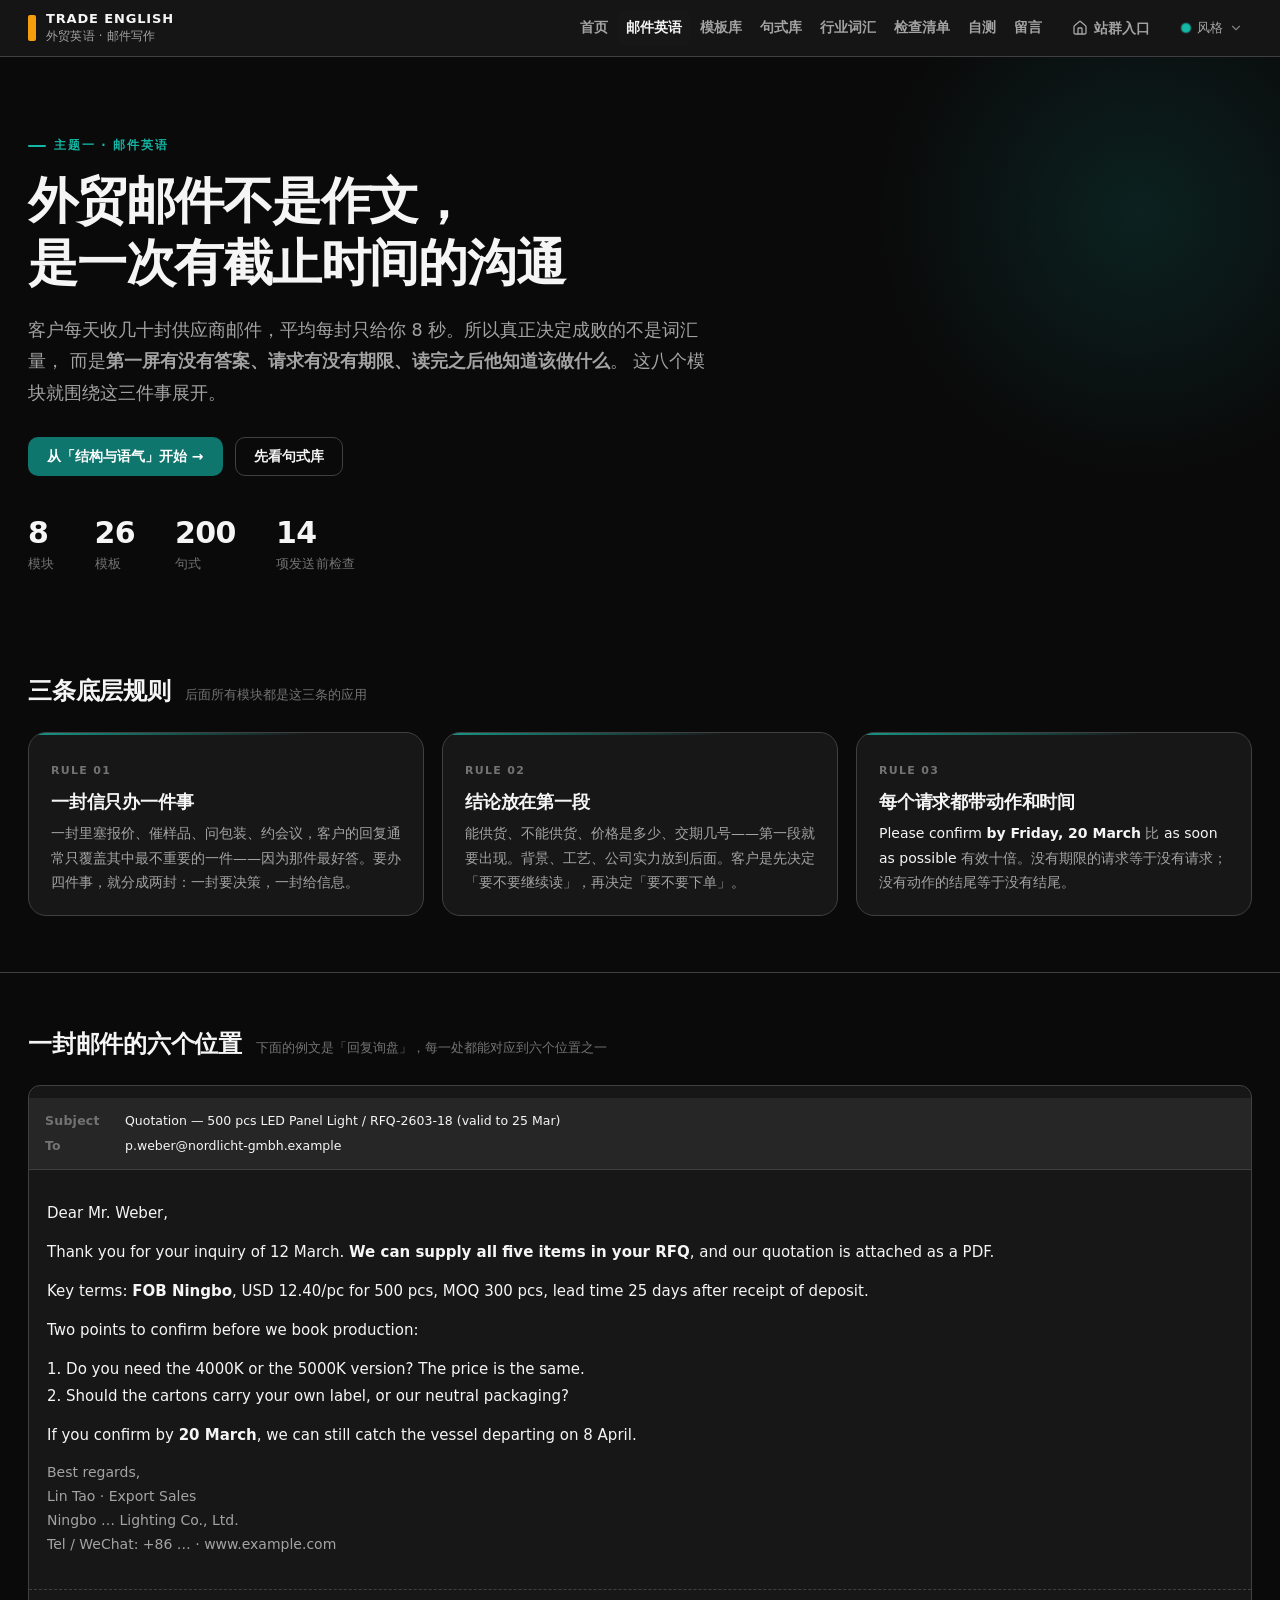
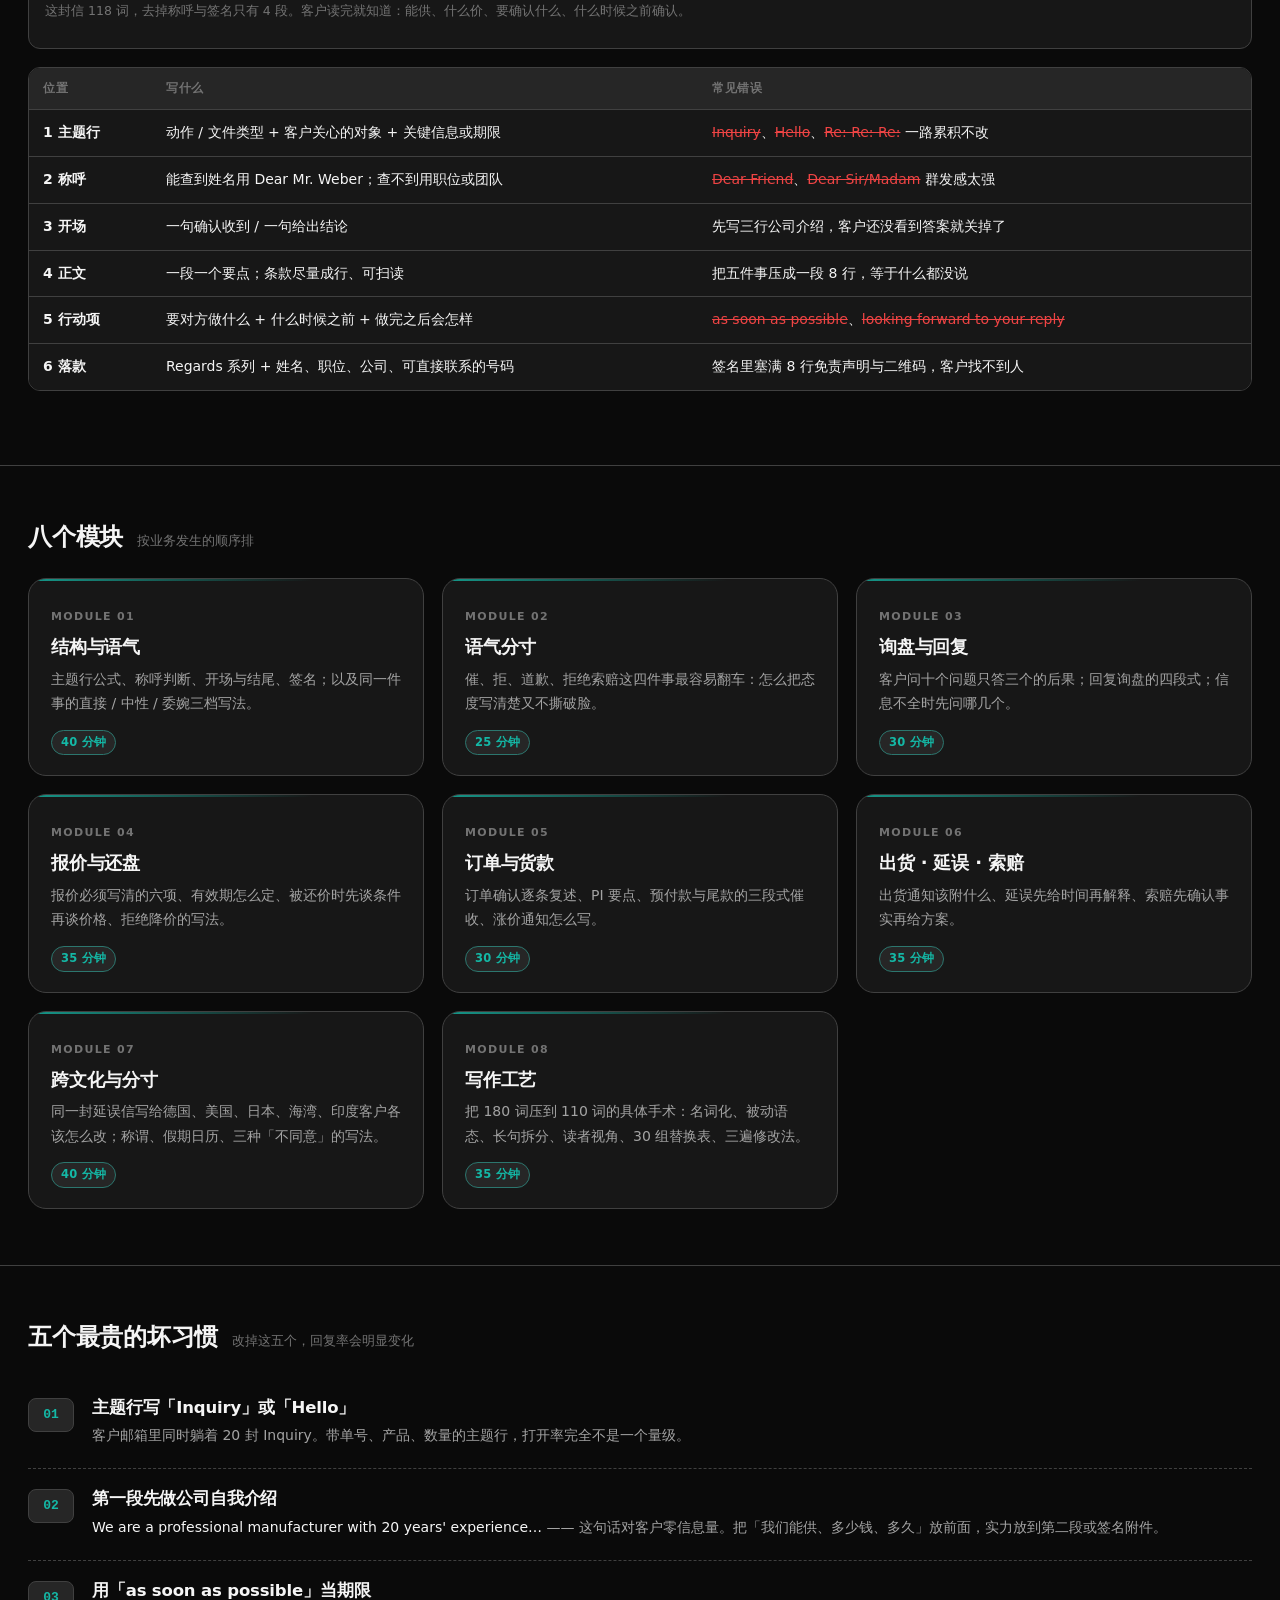
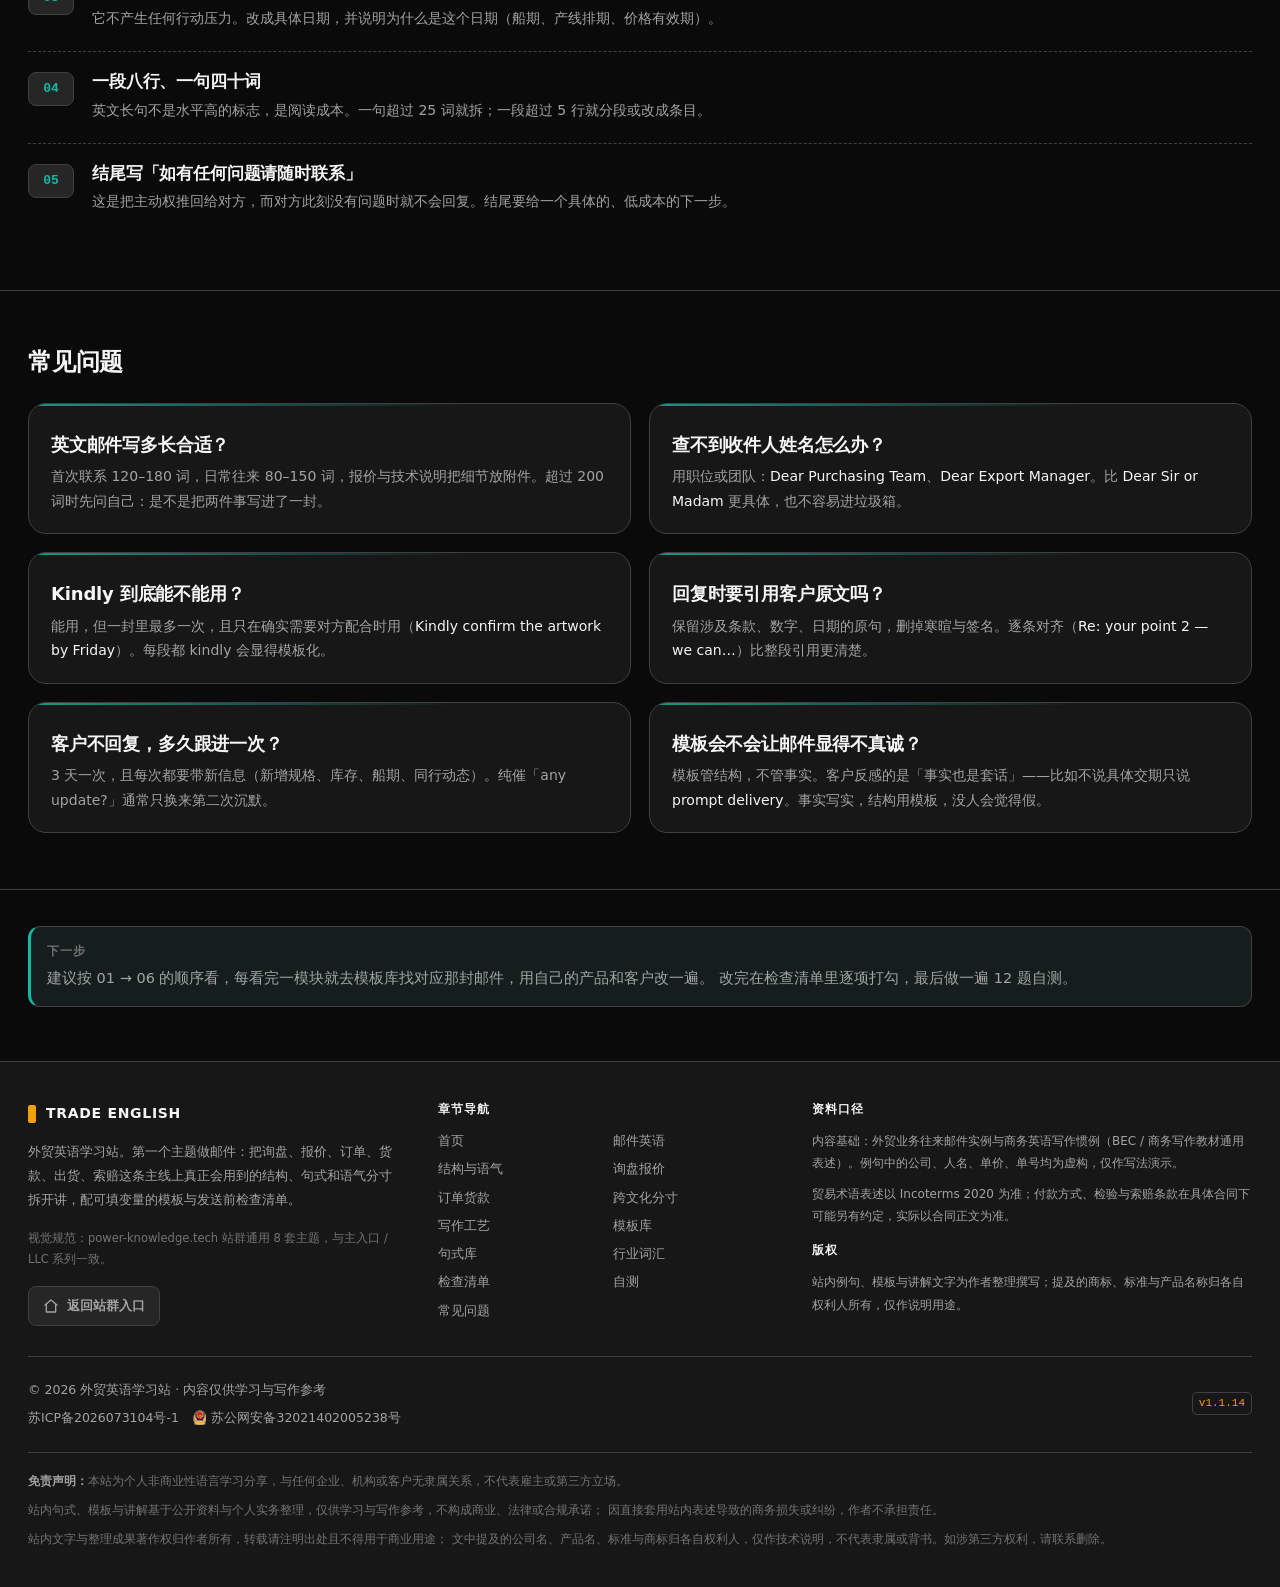
==== commit 127e116c: "词汇库页签改用真路径，去掉地址栏里的 #（v1.1.14） 用户问「#abbr 是什么意思、能不能不要」，并明确「# 不要，abbr 留着」。 页签本来就是页面状态，不是页内锚点 —— 页面上根本没有" ====
--- a/email/index.html
+++ b/email/index.html
@@ -393,7 +393,7 @@
           </a>
         </div>
       </div>
-      <div class="foot-legal-right"><span class="app-version">v1.1.13</span></div>
+      <div class="foot-legal-right"><span class="app-version">v1.1.14</span></div>
     </div>
     <div class="foot-disclaimer">
       <p>
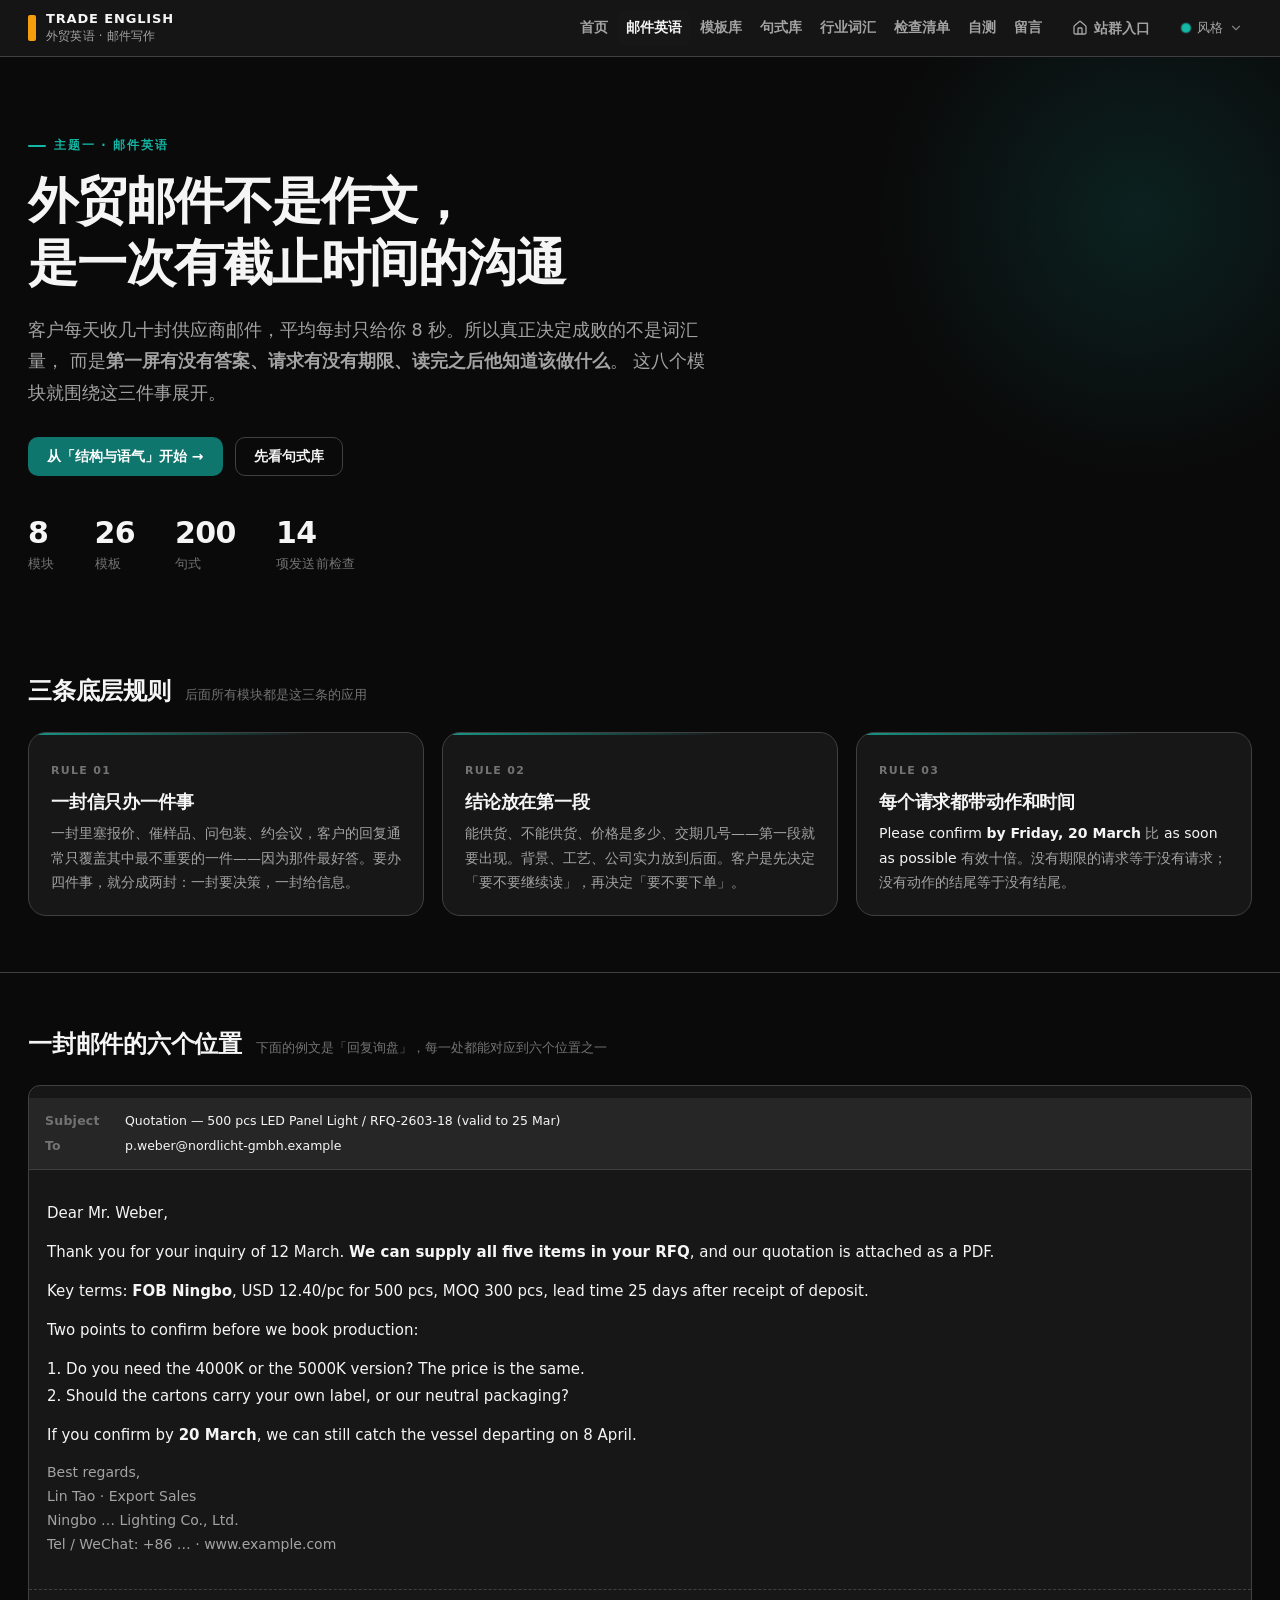
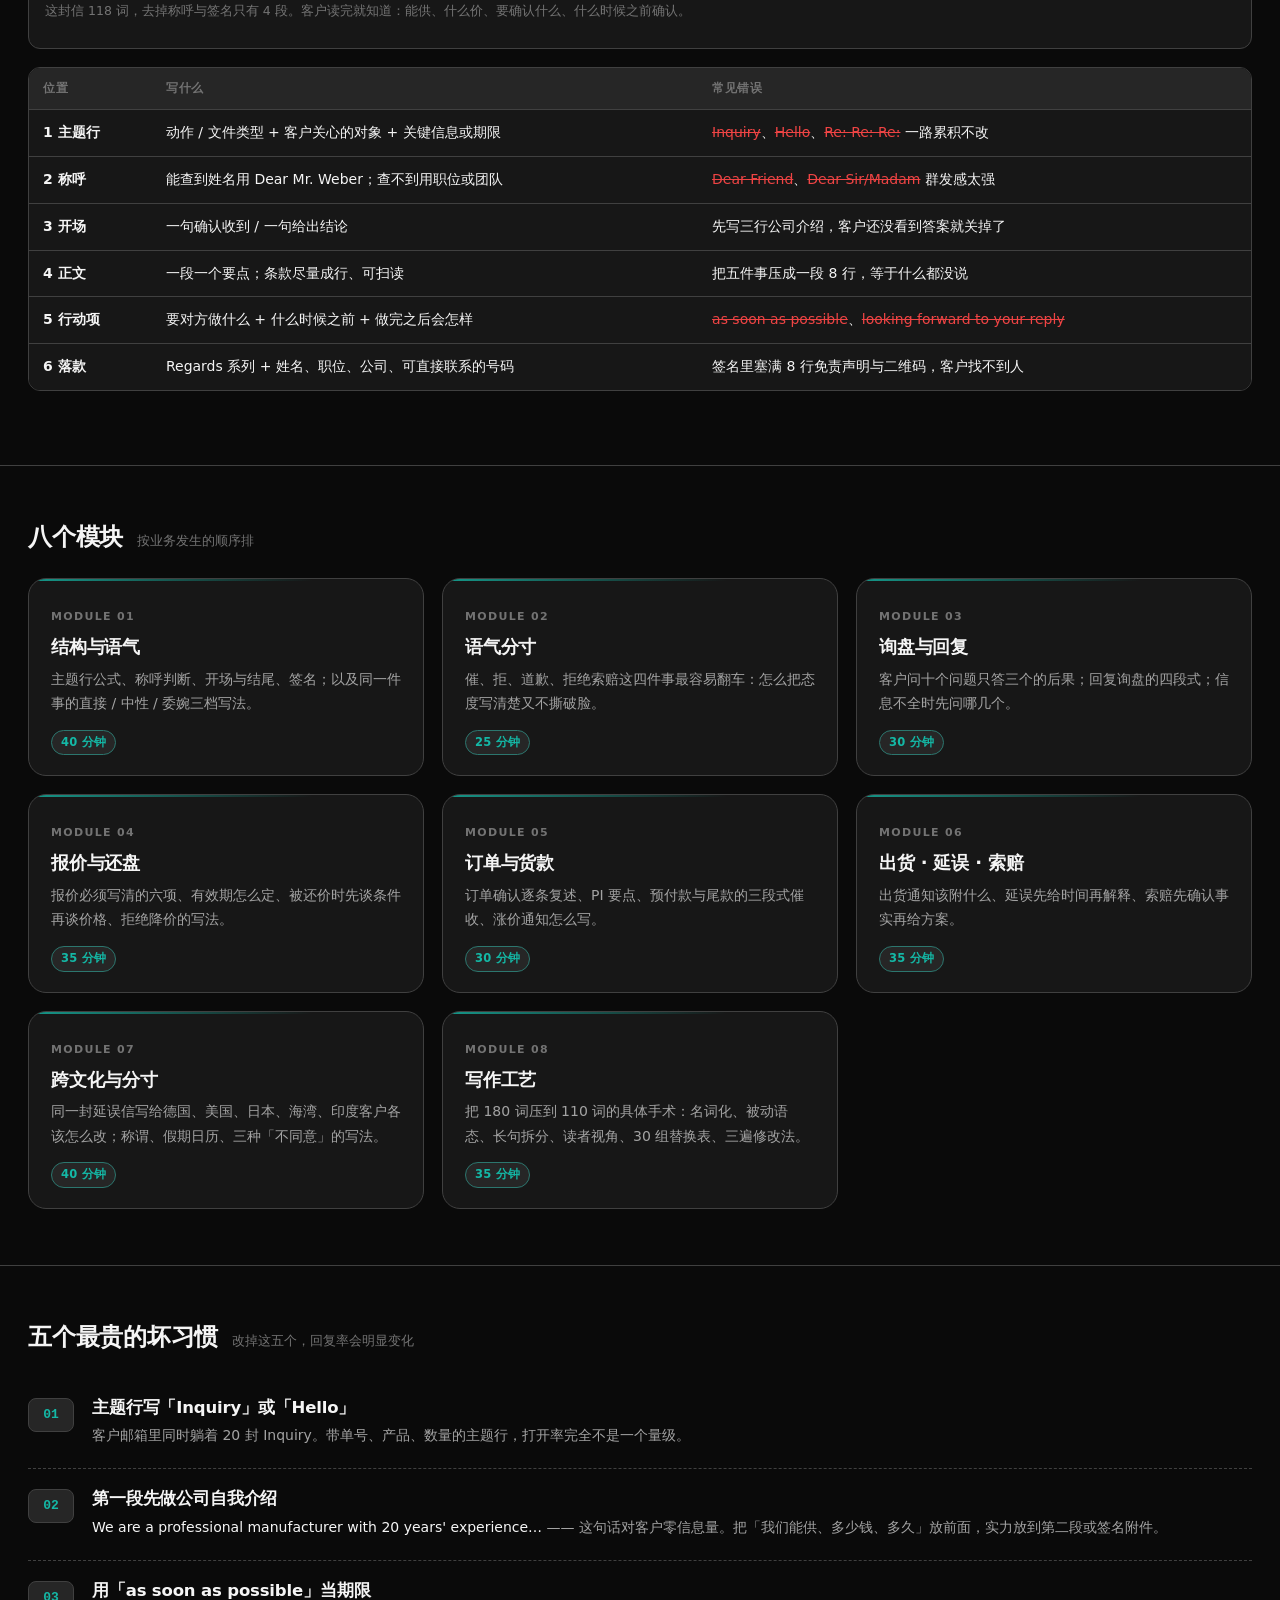
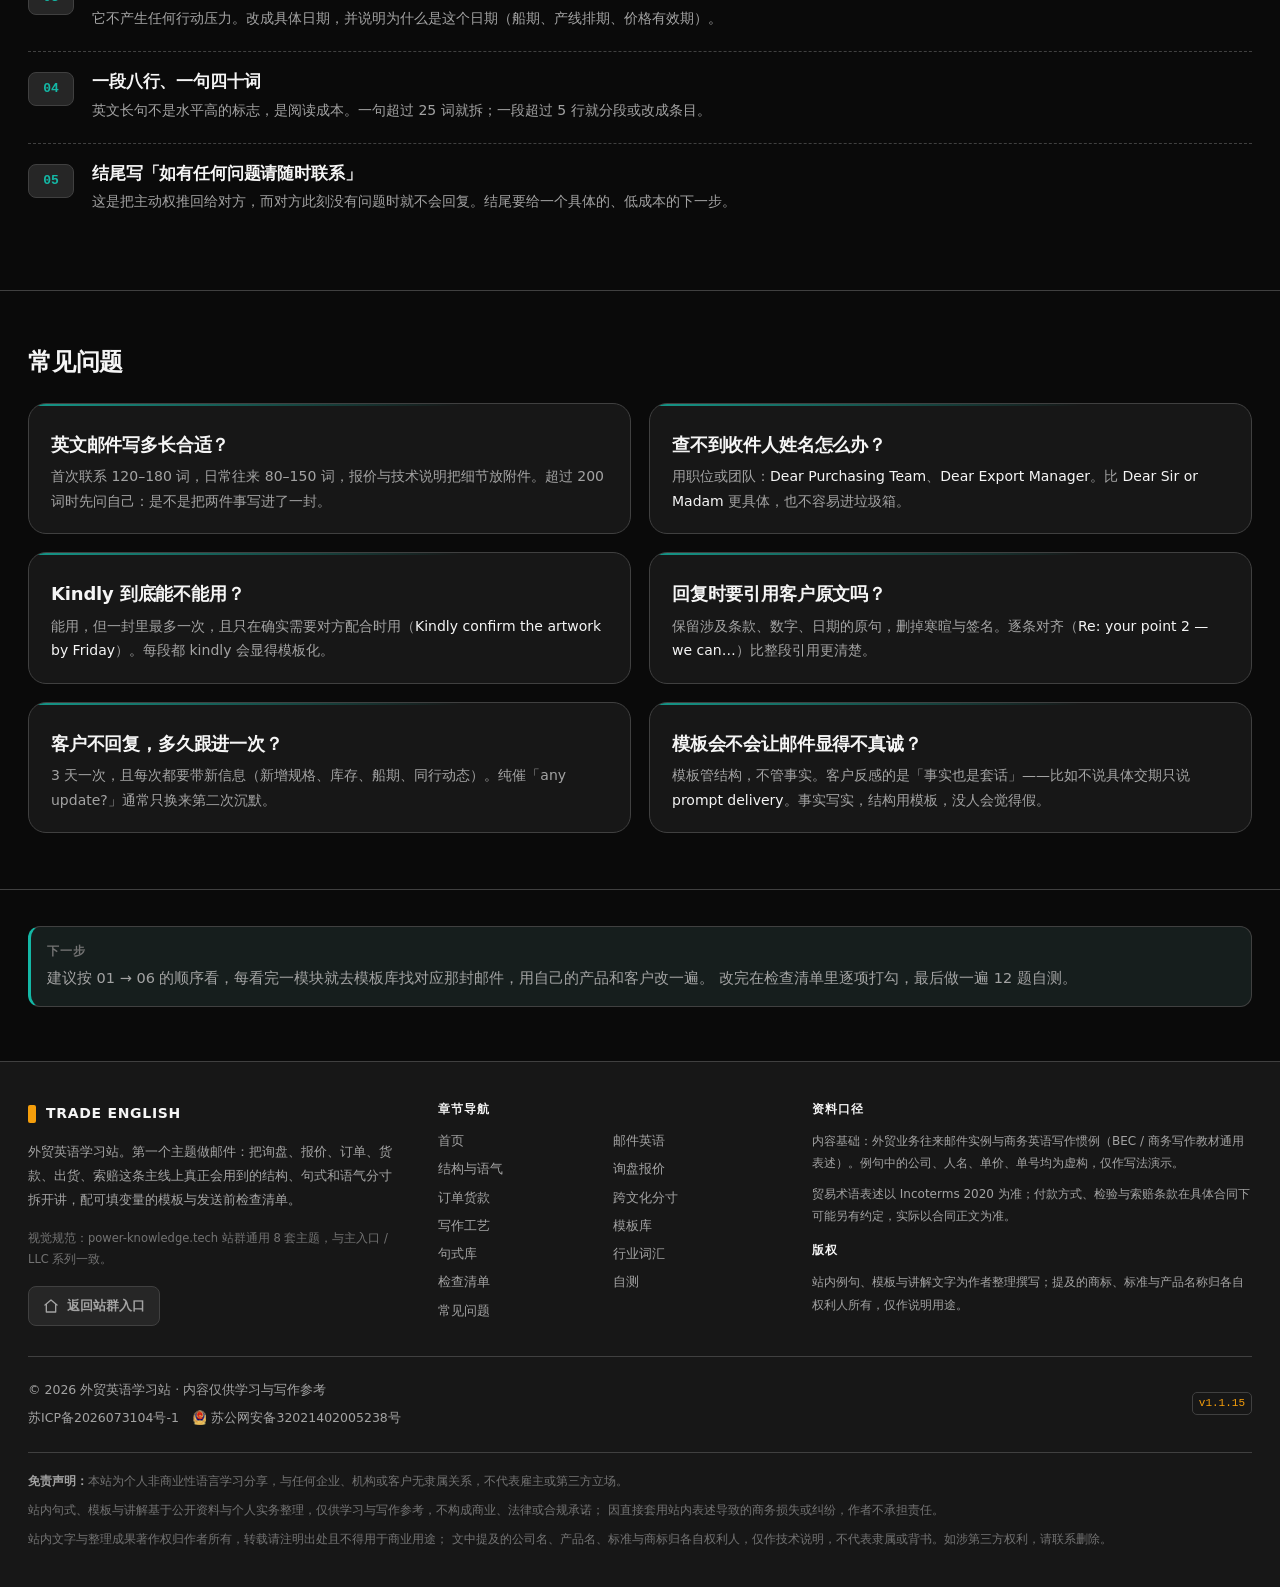
==== commit 598119a0: "词汇库第三页签路径 quotes → sentences（v1.1.15） /quotes 语义偏「引文」，这里的 4 条是通用英语例句（阿甘正传、狄更斯等）， /sentences 更贴合。只改路由" ====
--- a/email/index.html
+++ b/email/index.html
@@ -393,7 +393,7 @@
           </a>
         </div>
       </div>
-      <div class="foot-legal-right"><span class="app-version">v1.1.14</span></div>
+      <div class="foot-legal-right"><span class="app-version">v1.1.15</span></div>
     </div>
     <div class="foot-disclaimer">
       <p>
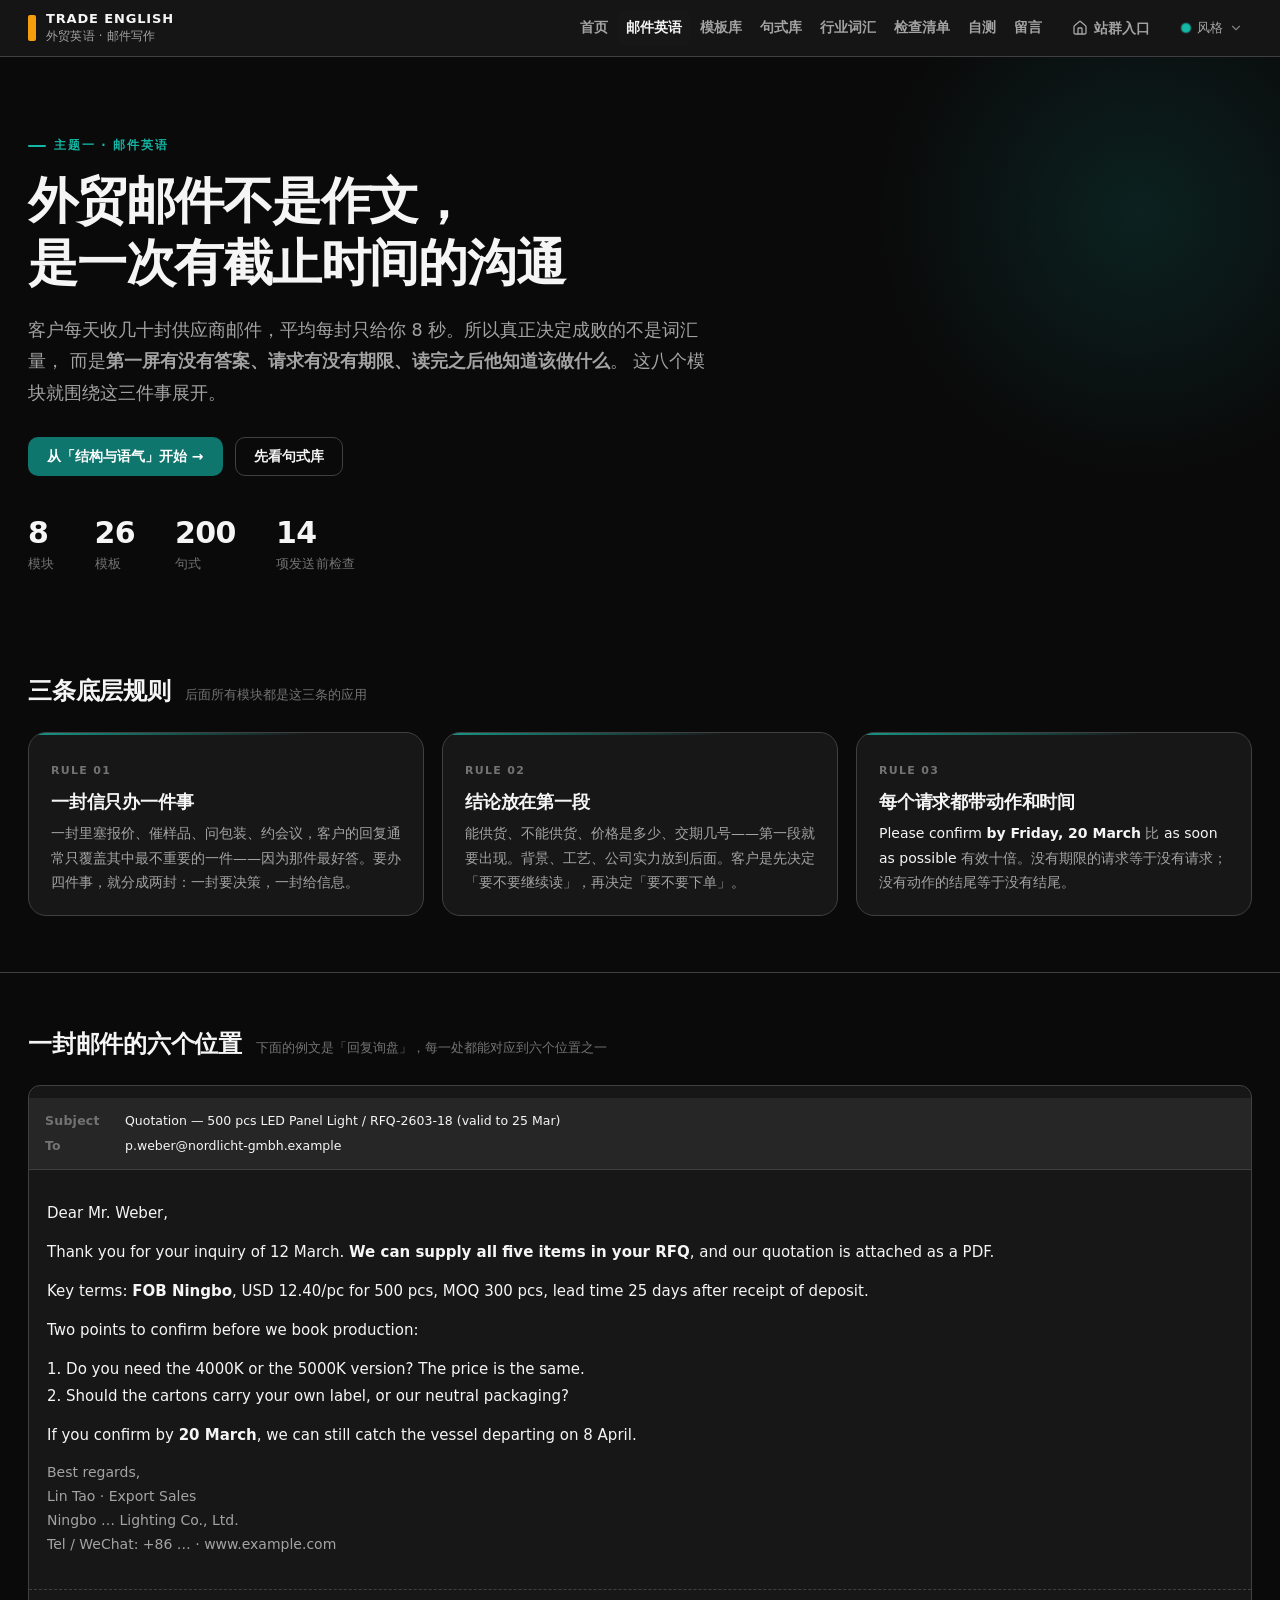
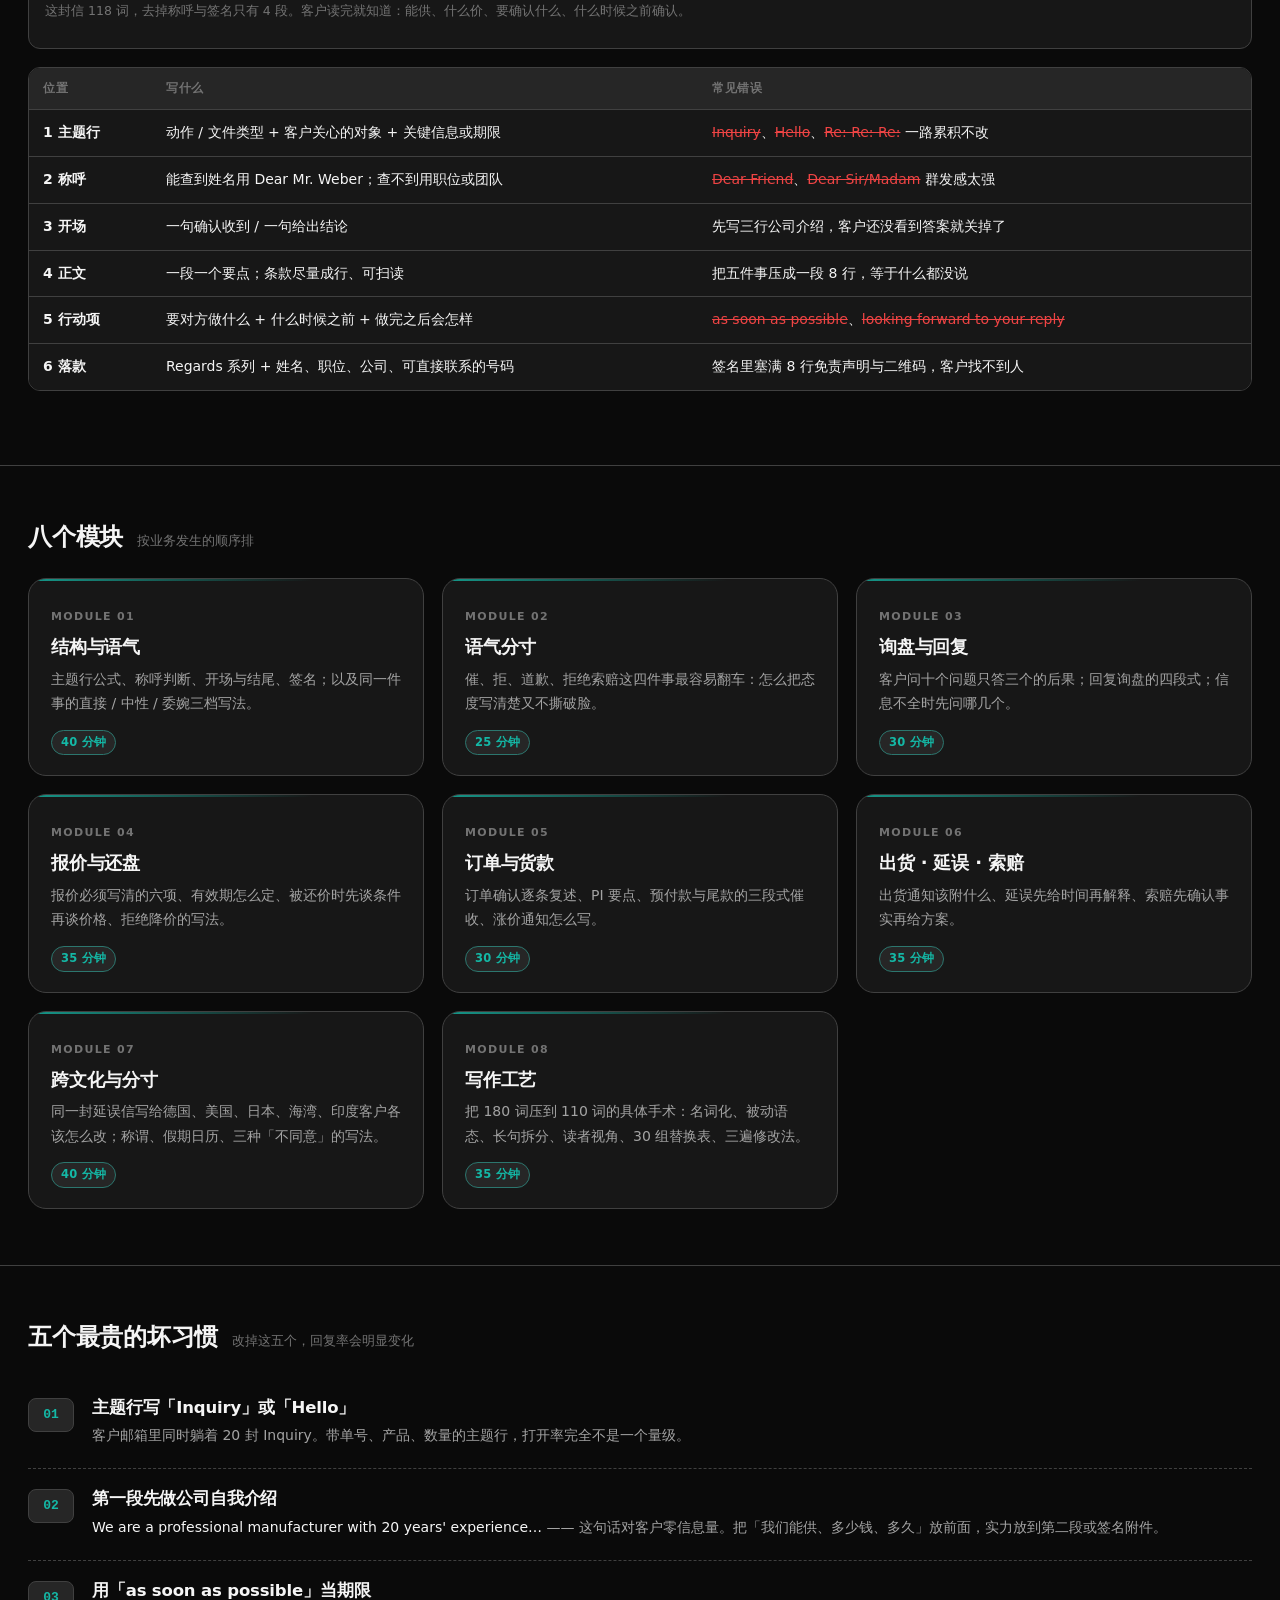
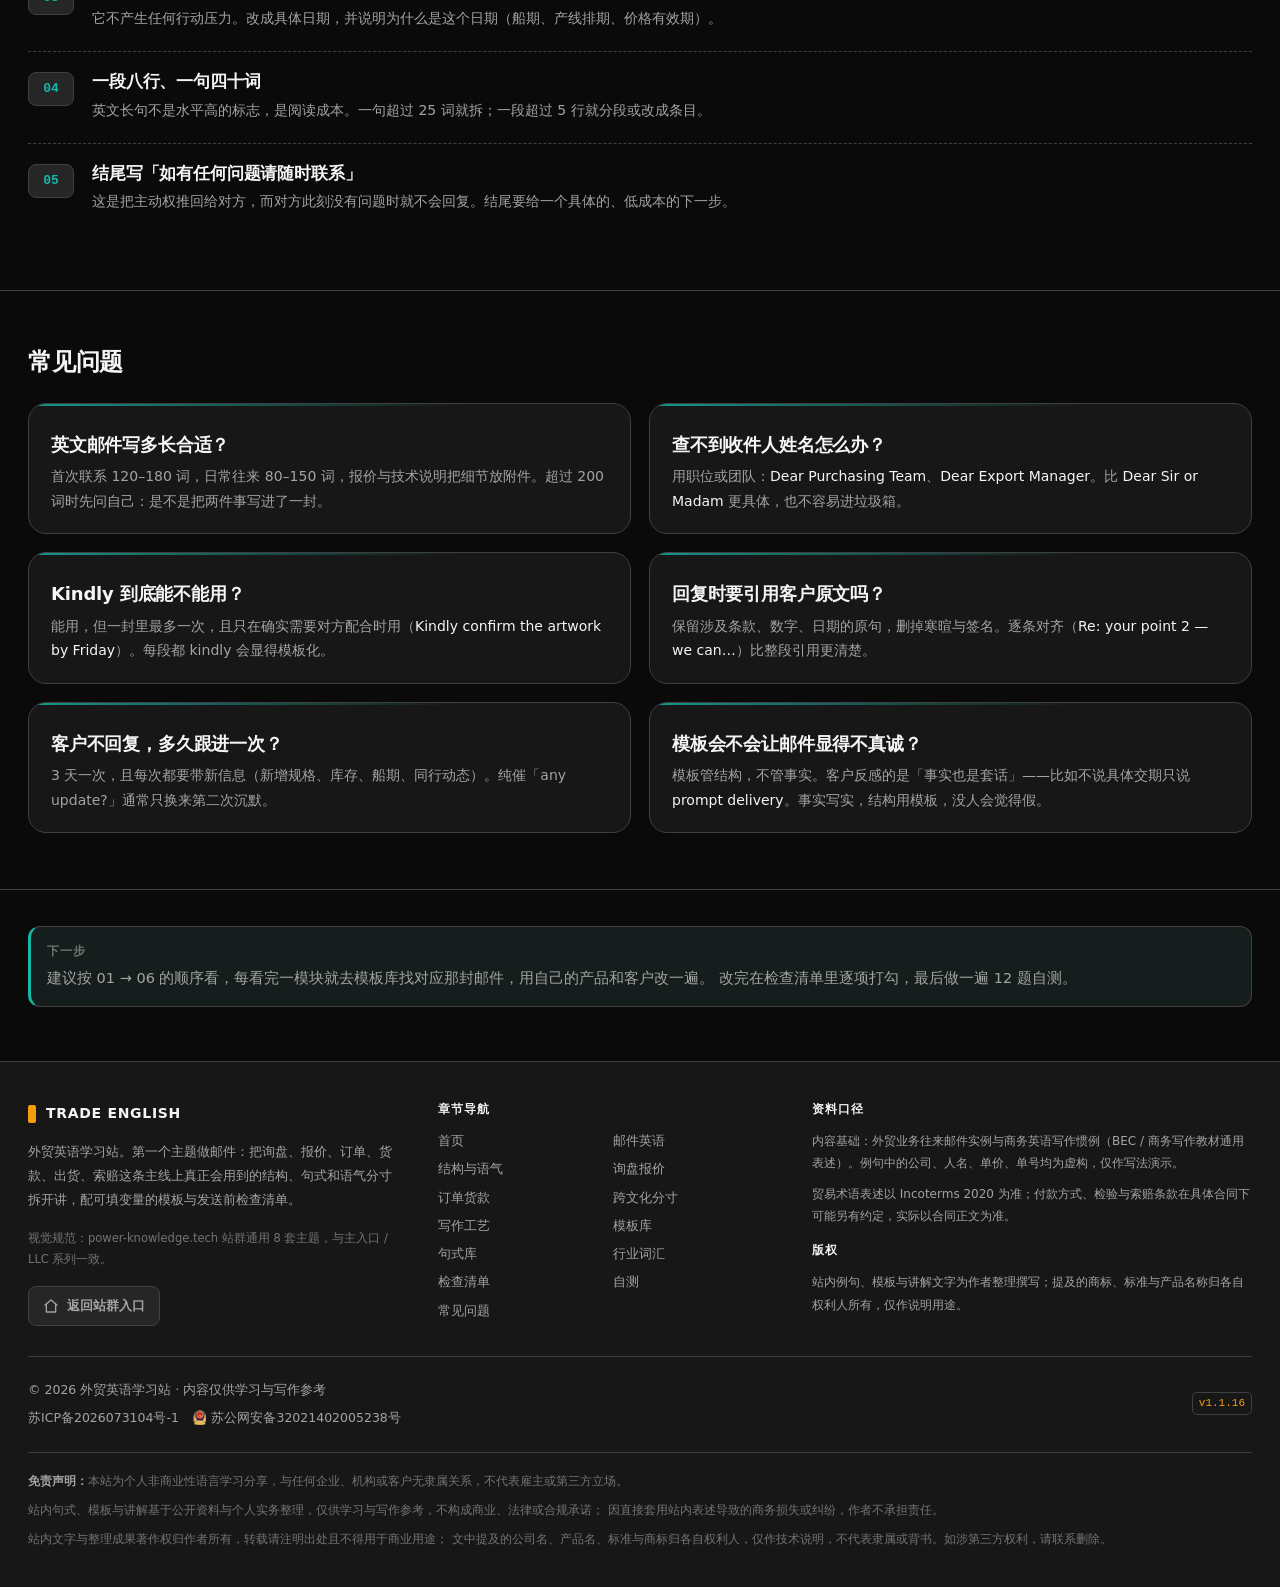
==== commit 7898d27b: "页内锚点：跳到位但不把 # 写进地址栏（v1.1.16） 用户截图 /email/checklist#check 指出「这些路径下还残留的 #」。  与词汇库页签那次不同，这批 # 是**真锚点**（" ====
--- a/email/index.html
+++ b/email/index.html
@@ -393,7 +393,7 @@
           </a>
         </div>
       </div>
-      <div class="foot-legal-right"><span class="app-version">v1.1.15</span></div>
+      <div class="foot-legal-right"><span class="app-version">v1.1.16</span></div>
     </div>
     <div class="foot-disclaimer">
       <p>
--- a/assets/css/site.css
+++ b/assets/css/site.css
@@ -243,6 +243,9 @@
   display: block; margin-bottom: 6px; letter-spacing: .1em;
 }
 .prose > h3 { font-size: 17px; margin: 30px 0 10px; scroll-margin-top: 84px; }
+/* 页内跳转后会把焦点移到标题上（无障碍要求），这类程序性焦点不画描边；
+   tabindex="-1" 的元素本来就进不了 Tab 顺序，不会影响键盘可见性 */
+[tabindex="-1"]:focus { outline: none; }
 .prose p { margin: 0 0 14px; color: var(--color-text-secondary); font-size: 15.5px; }
 .prose strong { color: var(--color-text-primary); font-weight: 700; }
 .prose ul, .prose ol { margin: 0 0 16px; padding-left: 22px; color: var(--color-text-secondary); font-size: 15.5px; }
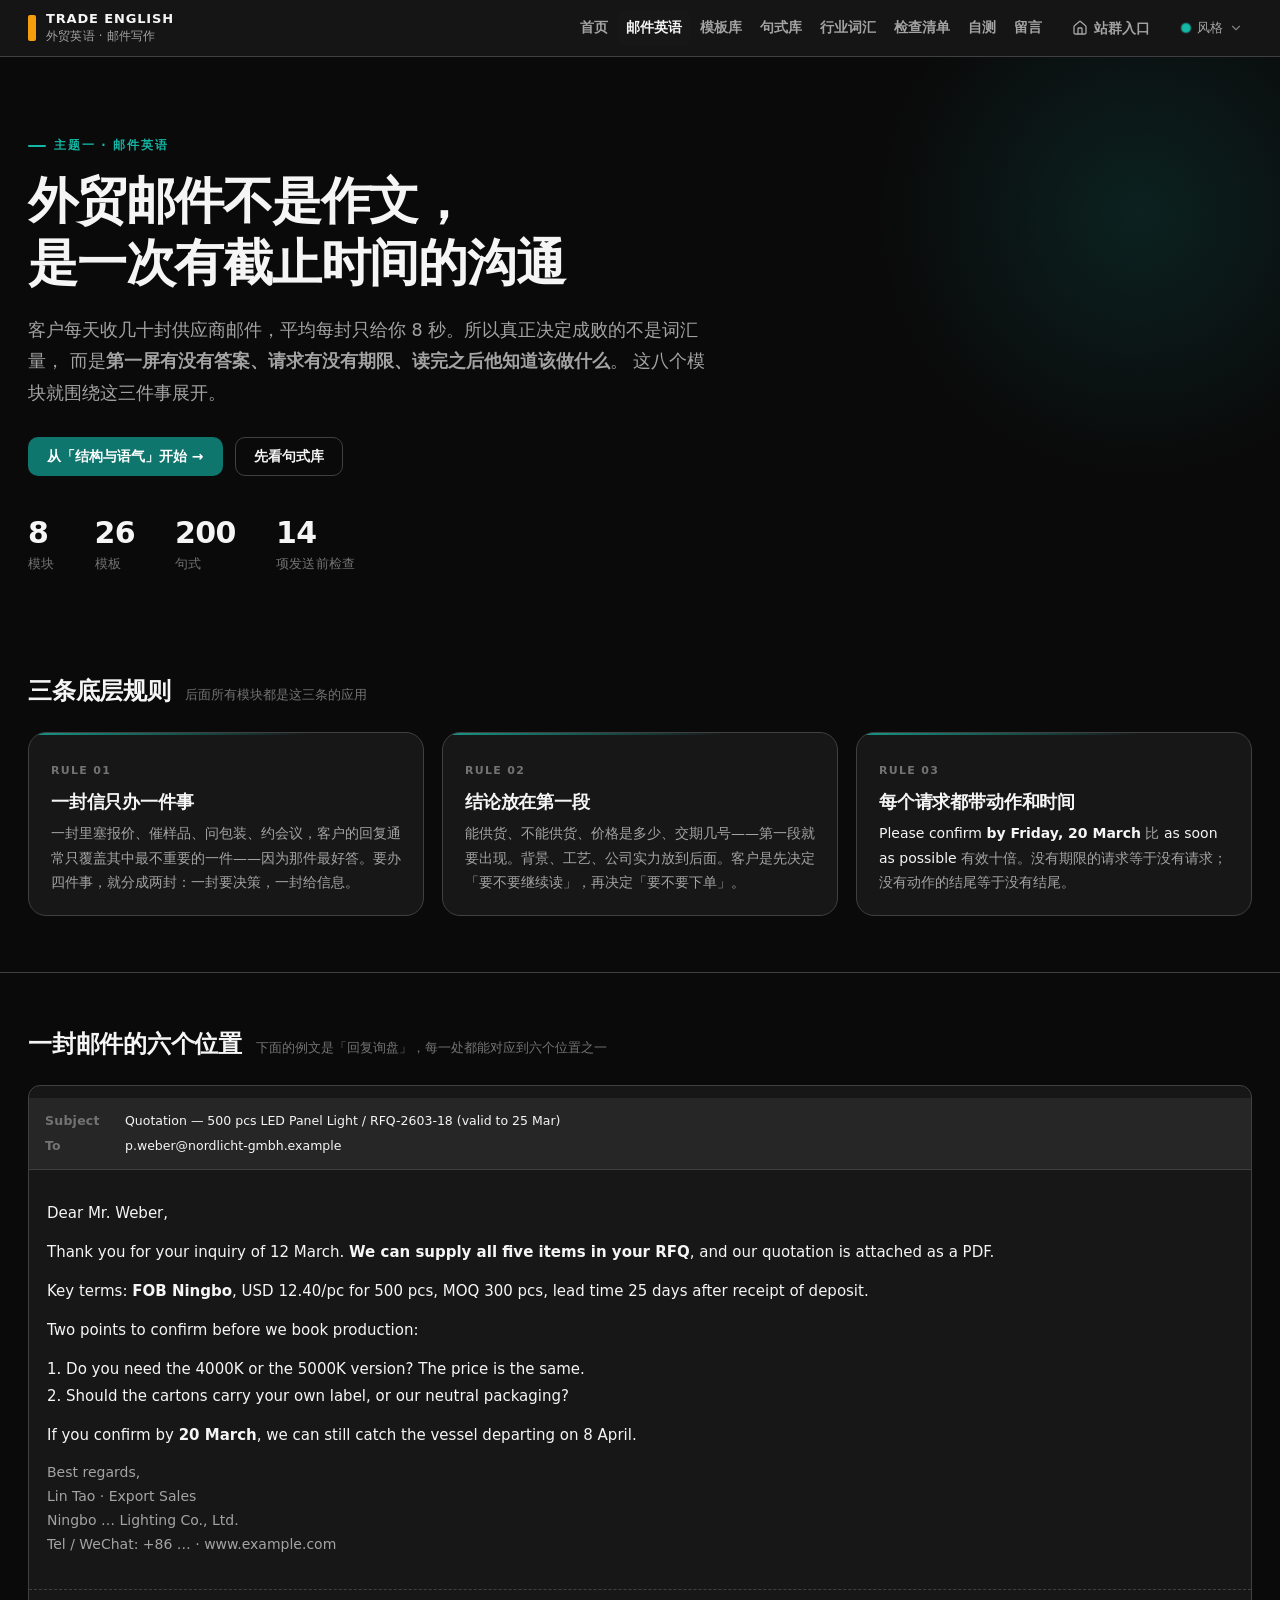
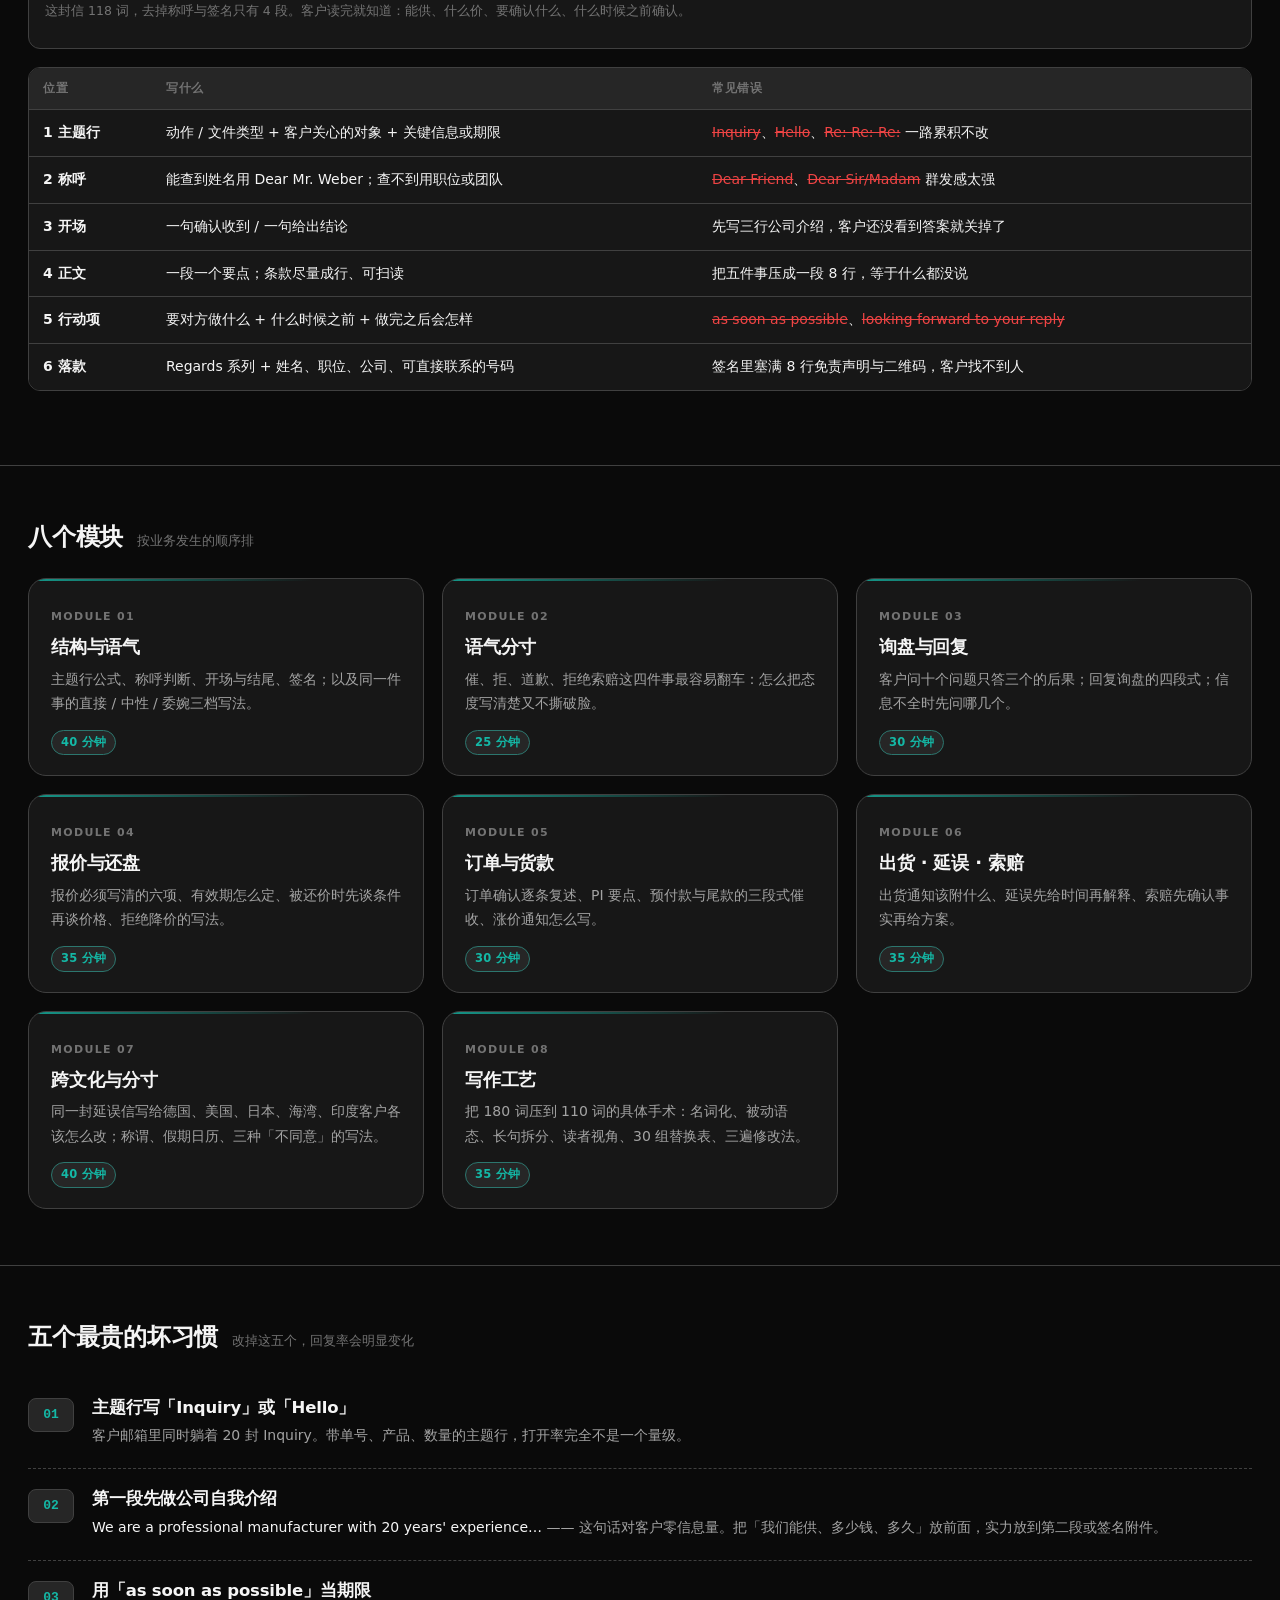
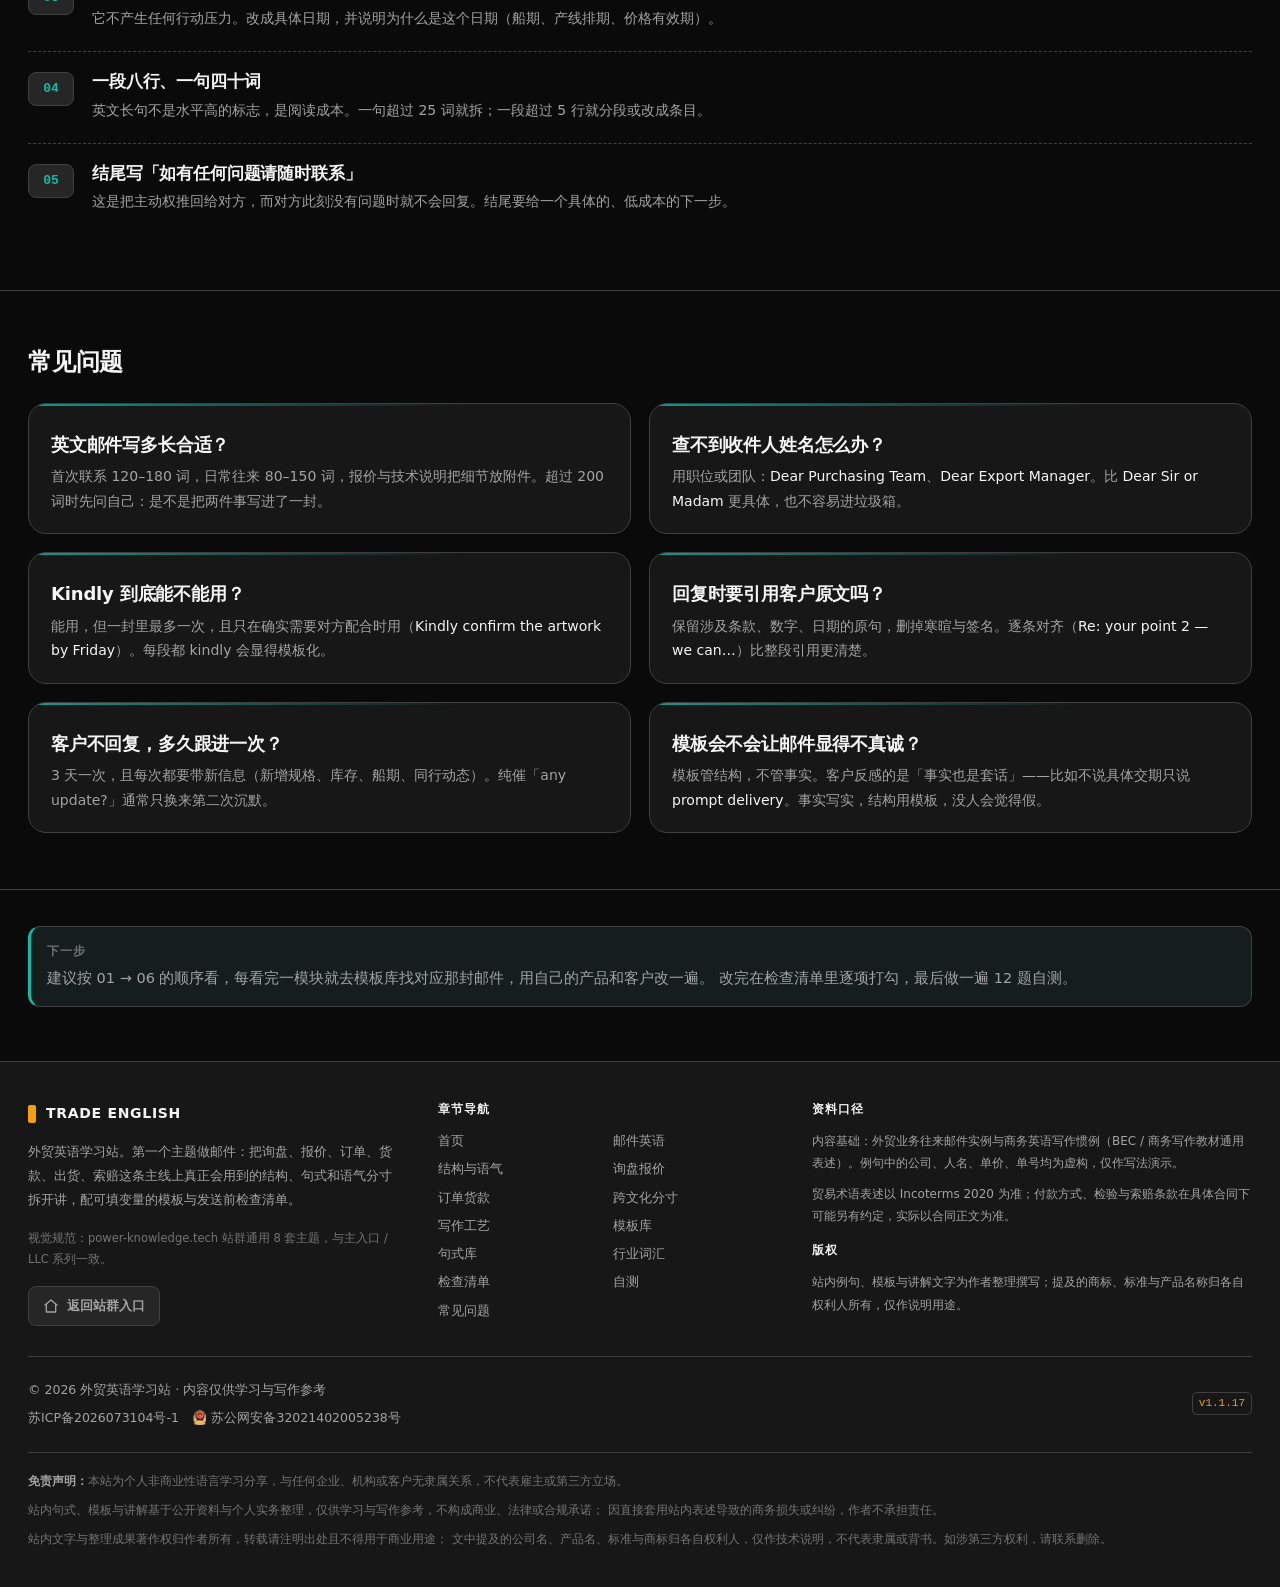
==== commit c58e02eb: "页内小节改成 /page/section 路径，不再用 #hash（v1.1.17） 上一版把 # 直接抹掉，小节信息彻底丢失，用户判定「不对」，要求「把 # 改为 /」。 现改为路径寻址，与词汇库页" ====
--- a/email/index.html
+++ b/email/index.html
@@ -23,18 +23,18 @@
     } catch (e) {}
   })();
 </script>
-<link rel="stylesheet" href="../assets/css/theme-vars.css" />
-<link rel="stylesheet" href="../assets/css/theme-switcher.css" />
-<link rel="stylesheet" href="../assets/css/header.css" />
-<link rel="stylesheet" href="../assets/css/footer.css" />
-<link rel="stylesheet" href="../assets/css/site.css" />
+<link rel="stylesheet" href="/assets/css/theme-vars.css" />
+<link rel="stylesheet" href="/assets/css/theme-switcher.css" />
+<link rel="stylesheet" href="/assets/css/header.css" />
+<link rel="stylesheet" href="/assets/css/footer.css" />
+<link rel="stylesheet" href="/assets/css/site.css" />
 </head>
 <body>
 <a class="skip-link" href="#main">跳到正文</a>
 
 <header class="topbar">
   <div class="bar">
-    <a class="brand" href="../" aria-label="外贸英语学习站首页">
+    <a class="brand" href="/" aria-label="外贸英语学习站首页">
       <i class="mark" aria-hidden="true"></i>
       <span class="brand-text">
         <span class="brand-en">TRADE ENGLISH</span>
@@ -43,13 +43,13 @@
     </a>
     <button class="nav-toggle" type="button" aria-expanded="false" aria-controls="navlinks">目录 ▾</button>
     <nav class="navlinks" id="navlinks" aria-label="主导航">
-      <a href="../">首页</a>
-      <a href="./" data-topic="email">邮件英语</a>
-      <a href="templates">模板库</a>
-      <a href="phrases">句式库</a>
-      <a href="../glossary/">行业词汇</a>
-      <a href="checklist">检查清单</a>
-      <a href="../practice">自测</a>
+      <a href="/">首页</a>
+      <a href="/email/" data-topic="email">邮件英语</a>
+      <a href="/email/templates">模板库</a>
+      <a href="/email/phrases">句式库</a>
+      <a href="/glossary/">行业词汇</a>
+      <a href="/email/checklist">检查清单</a>
+      <a href="/practice">自测</a>
     </nav>
 <a class="group-entry" href="https://power-knowledge.tech/">
       <svg width="16" height="16" viewBox="0 0 24 24" fill="none" stroke="currentColor"
@@ -74,8 +74,8 @@
         这八个模块就围绕这三件事展开。
       </p>
       <div class="hero-actions">
-        <a class="btn" href="structure">从「结构与语气」开始 →</a>
-        <a class="btn btn--ghost" href="phrases">先看句式库</a>
+        <a class="btn" href="/email/structure">从「结构与语气」开始 →</a>
+        <a class="btn btn--ghost" href="/email/phrases">先看句式库</a>
       </div>
       <div class="stats">
         <div class="stat"><b>8</b><span>模块</span></div>
@@ -191,49 +191,49 @@
         <span class="hint">按业务发生的顺序排</span>
       </div>
       <div class="grid grid--3">
-        <a class="card" href="structure">
+        <a class="card" href="/email/structure">
           <span class="kicker">Module 01</span>
           <h3>结构与语气</h3>
           <p>主题行公式、称呼判断、开场与结尾、签名；以及同一件事的直接 / 中性 / 委婉三档写法。</p>
           <div class="meta"><span class="badge badge--live">40 分钟</span></div>
         </a>
-        <a class="card" href="structure#tone">
+        <a class="card" href="/email/structure#tone">
           <span class="kicker">Module 02</span>
           <h3>语气分寸</h3>
           <p>催、拒、道歉、拒绝索赔这四件事最容易翻车：怎么把态度写清楚又不撕破脸。</p>
           <div class="meta"><span class="badge badge--live">25 分钟</span></div>
         </a>
-        <a class="card" href="negotiation#inquiry">
+        <a class="card" href="/email/negotiation#inquiry">
           <span class="kicker">Module 03</span>
           <h3>询盘与回复</h3>
           <p>客户问十个问题只答三个的后果；回复询盘的四段式；信息不全时先问哪几个。</p>
           <div class="meta"><span class="badge badge--live">30 分钟</span></div>
         </a>
-        <a class="card" href="negotiation#quote">
+        <a class="card" href="/email/negotiation#quote">
           <span class="kicker">Module 04</span>
           <h3>报价与还盘</h3>
           <p>报价必须写清的六项、有效期怎么定、被还价时先谈条件再谈价格、拒绝降价的写法。</p>
           <div class="meta"><span class="badge badge--live">35 分钟</span></div>
         </a>
-        <a class="card" href="operations#order">
+        <a class="card" href="/email/operations#order">
           <span class="kicker">Module 05</span>
           <h3>订单与货款</h3>
           <p>订单确认逐条复述、PI 要点、预付款与尾款的三段式催收、涨价通知怎么写。</p>
           <div class="meta"><span class="badge badge--live">30 分钟</span></div>
         </a>
-        <a class="card" href="operations#shipping">
+        <a class="card" href="/email/operations#shipping">
           <span class="kicker">Module 06</span>
           <h3>出货 · 延误 · 索赔</h3>
           <p>出货通知该附什么、延误先给时间再解释、索赔先确认事实再给方案。</p>
           <div class="meta"><span class="badge badge--live">35 分钟</span></div>
         </a>
-        <a class="card" href="culture">
+        <a class="card" href="/email/culture">
           <span class="kicker">Module 07</span>
           <h3>跨文化与分寸</h3>
           <p>同一封延误信写给德国、美国、日本、海湾、印度客户各该怎么改；称谓、假期日历、三种「不同意」的写法。</p>
           <div class="meta"><span class="badge badge--live">40 分钟</span></div>
         </a>
-        <a class="card" href="craft">
+        <a class="card" href="/email/craft">
           <span class="kicker">Module 08</span>
           <h3>写作工艺</h3>
           <p>把 180 词压到 110 词的具体手术：名词化、被动语态、长句拆分、读者视角、30 组替换表、三遍修改法。</p>
@@ -353,18 +353,18 @@
       <div class="foot-col">
         <h4>章节导航</h4>
         <div class="foot-links">
-          <a href="../">首页</a>
-          <a href="./">邮件英语</a>
-          <a href="structure">结构与语气</a>
-          <a href="negotiation">询盘报价</a>
-          <a href="operations">订单货款</a>
-          <a href="culture">跨文化分寸</a>
-          <a href="craft">写作工艺</a>
-          <a href="templates">模板库</a>
-          <a href="phrases">句式库</a>
-          <a href="../glossary/">行业词汇</a>
-          <a href="checklist">检查清单</a>
-          <a href="../practice">自测</a>
+          <a href="/">首页</a>
+          <a href="/email/">邮件英语</a>
+          <a href="/email/structure">结构与语气</a>
+          <a href="/email/negotiation">询盘报价</a>
+          <a href="/email/operations">订单货款</a>
+          <a href="/email/culture">跨文化分寸</a>
+          <a href="/email/craft">写作工艺</a>
+          <a href="/email/templates">模板库</a>
+          <a href="/email/phrases">句式库</a>
+          <a href="/glossary/">行业词汇</a>
+          <a href="/email/checklist">检查清单</a>
+          <a href="/practice">自测</a>
           <a href="#faq">常见问题</a>
         </div>
       </div>
@@ -393,7 +393,7 @@
           </a>
         </div>
       </div>
-      <div class="foot-legal-right"><span class="app-version">v1.1.16</span></div>
+      <div class="foot-legal-right"><span class="app-version">v1.1.17</span></div>
     </div>
     <div class="foot-disclaimer">
       <p>
@@ -411,7 +411,7 @@
   </div>
 </footer>
 
-<script src="../assets/js/theme.js" defer></script>
-<script src="../assets/js/site.js" defer></script>
+<script src="/assets/js/theme.js" defer></script>
+<script src="/assets/js/site.js" defer></script>
 </body>
 </html>
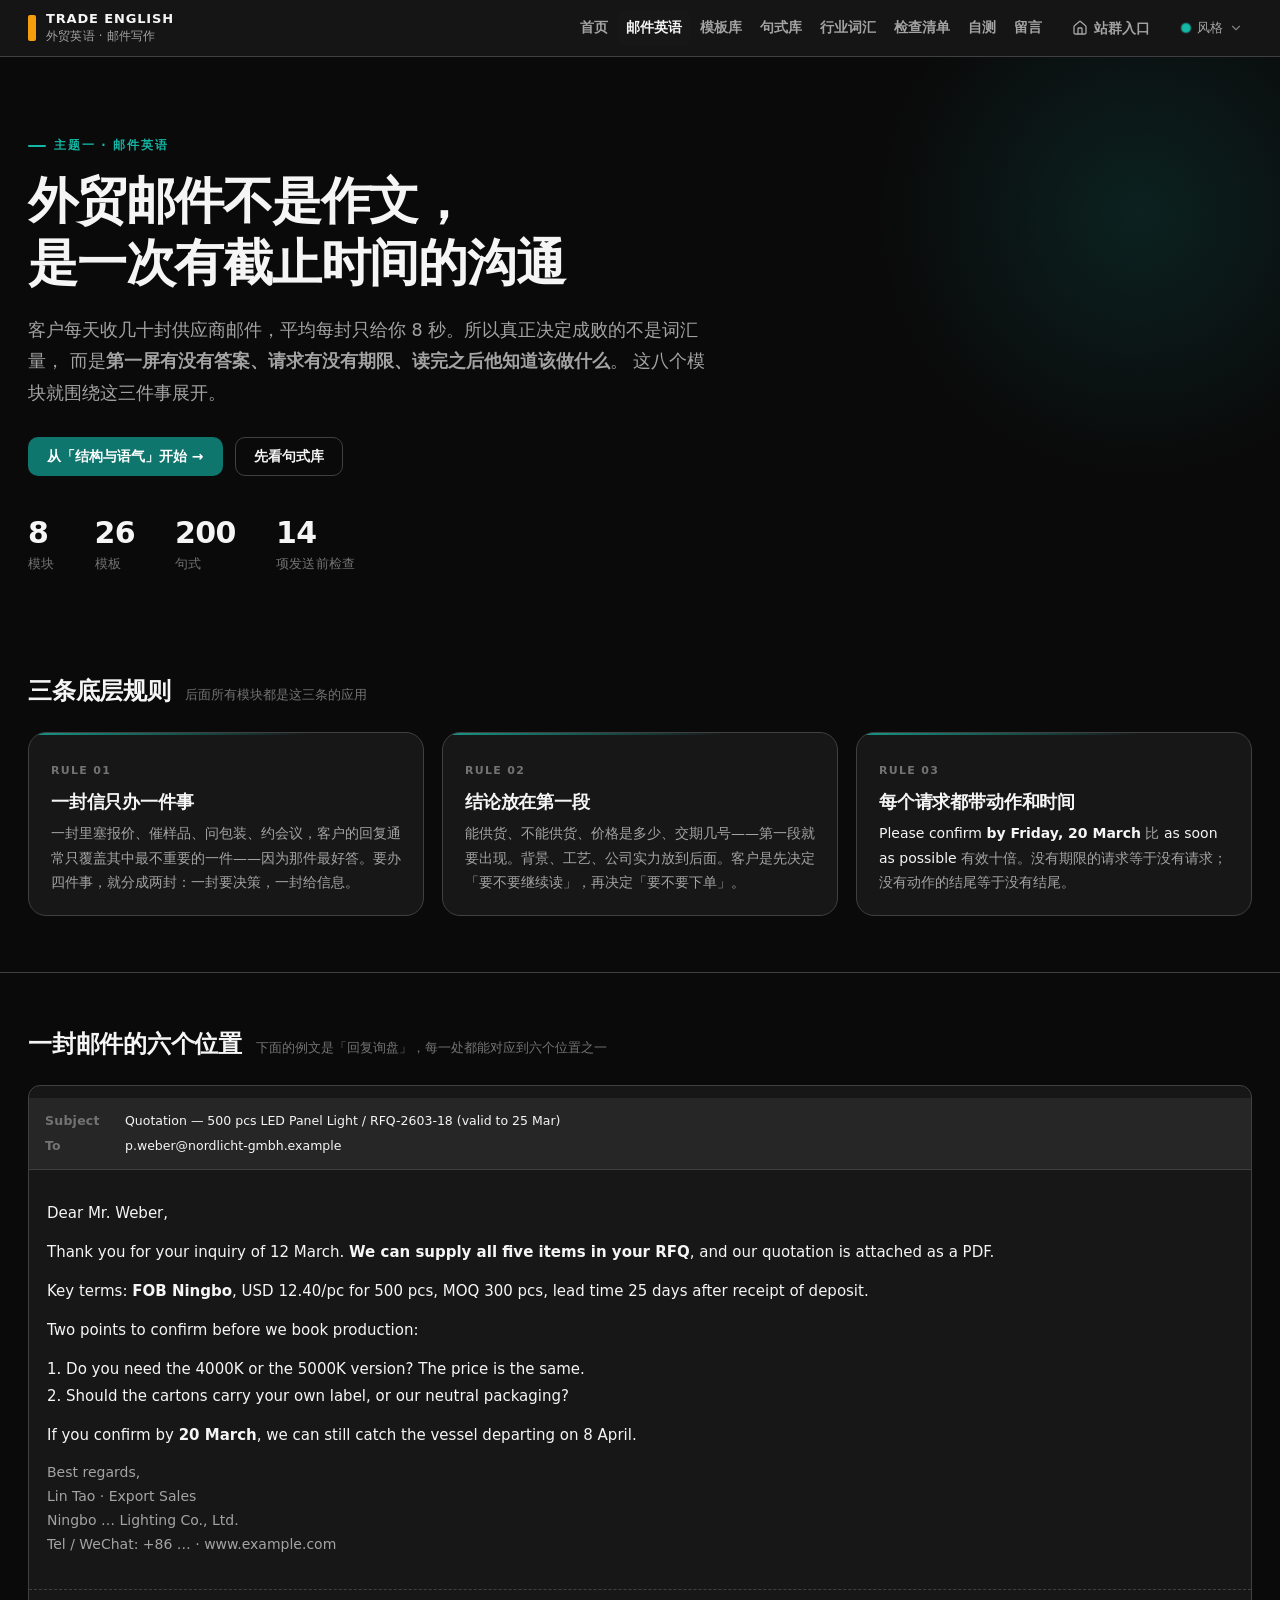
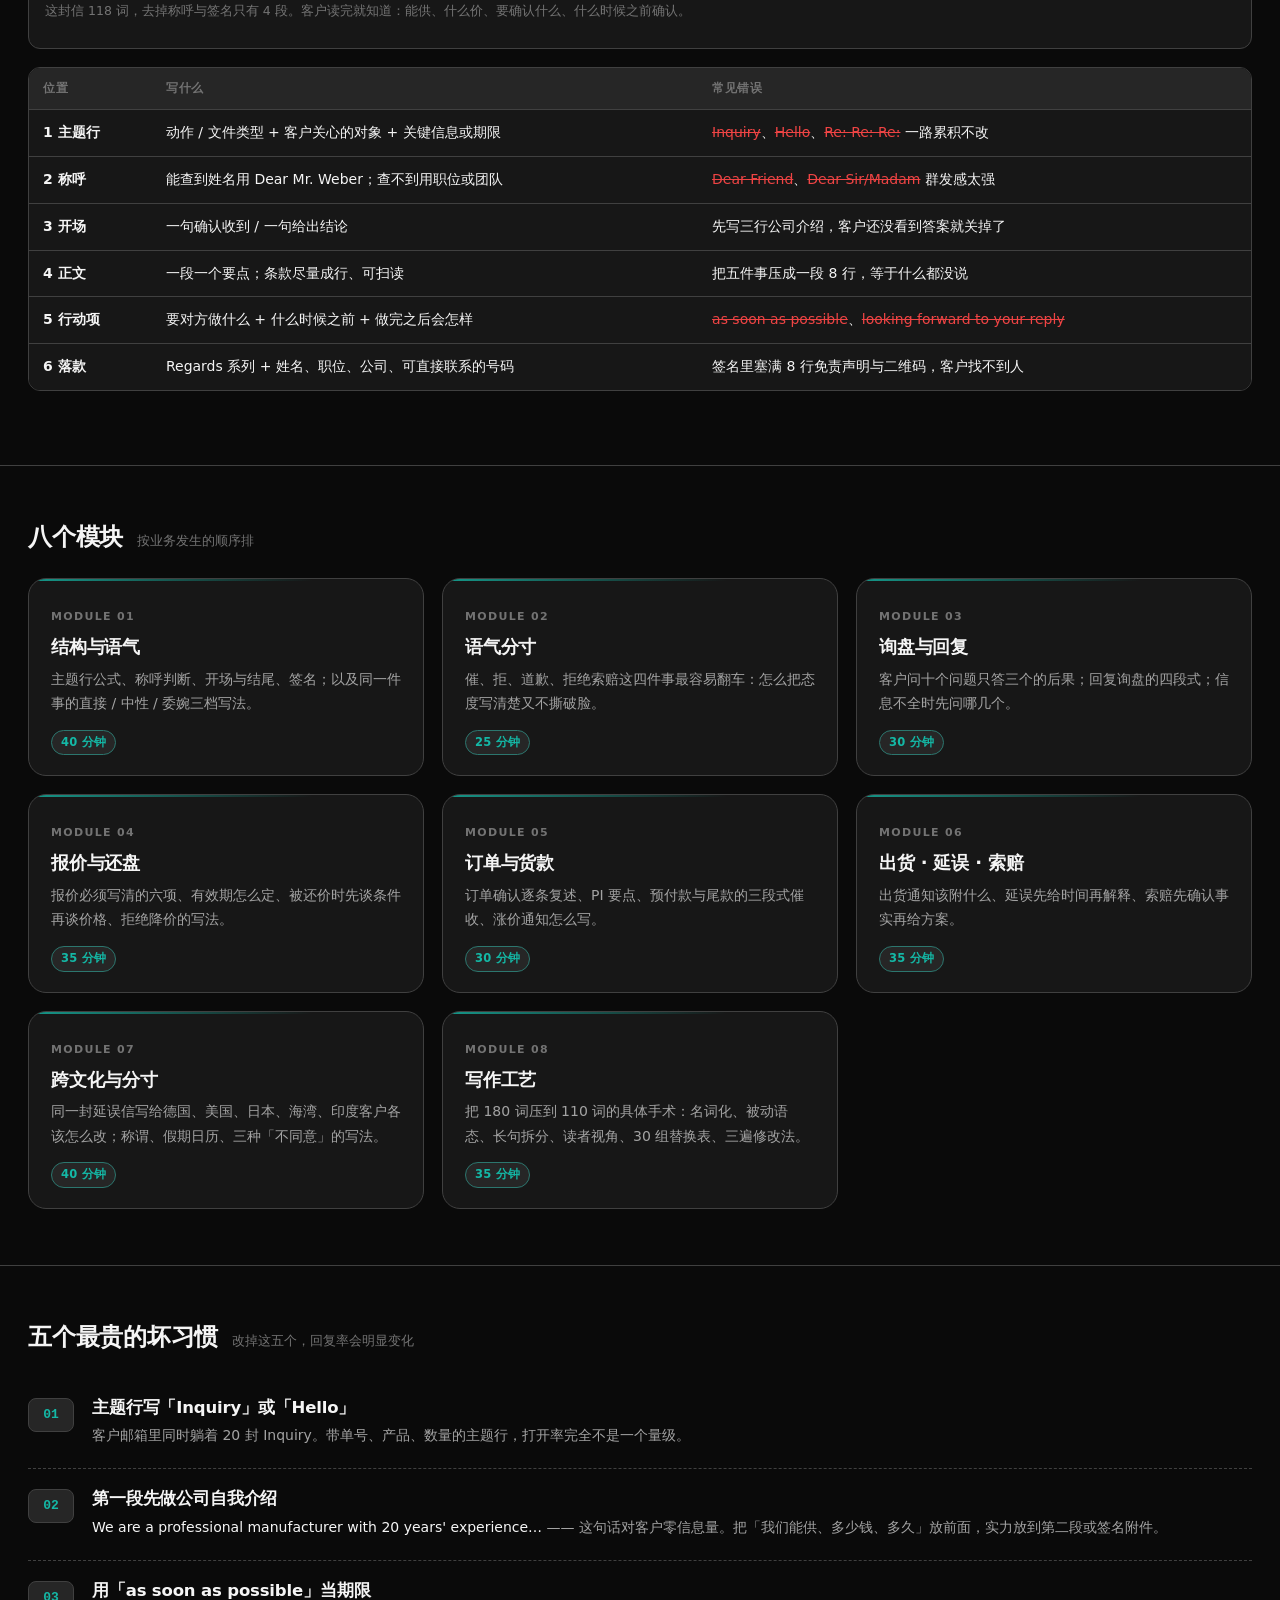
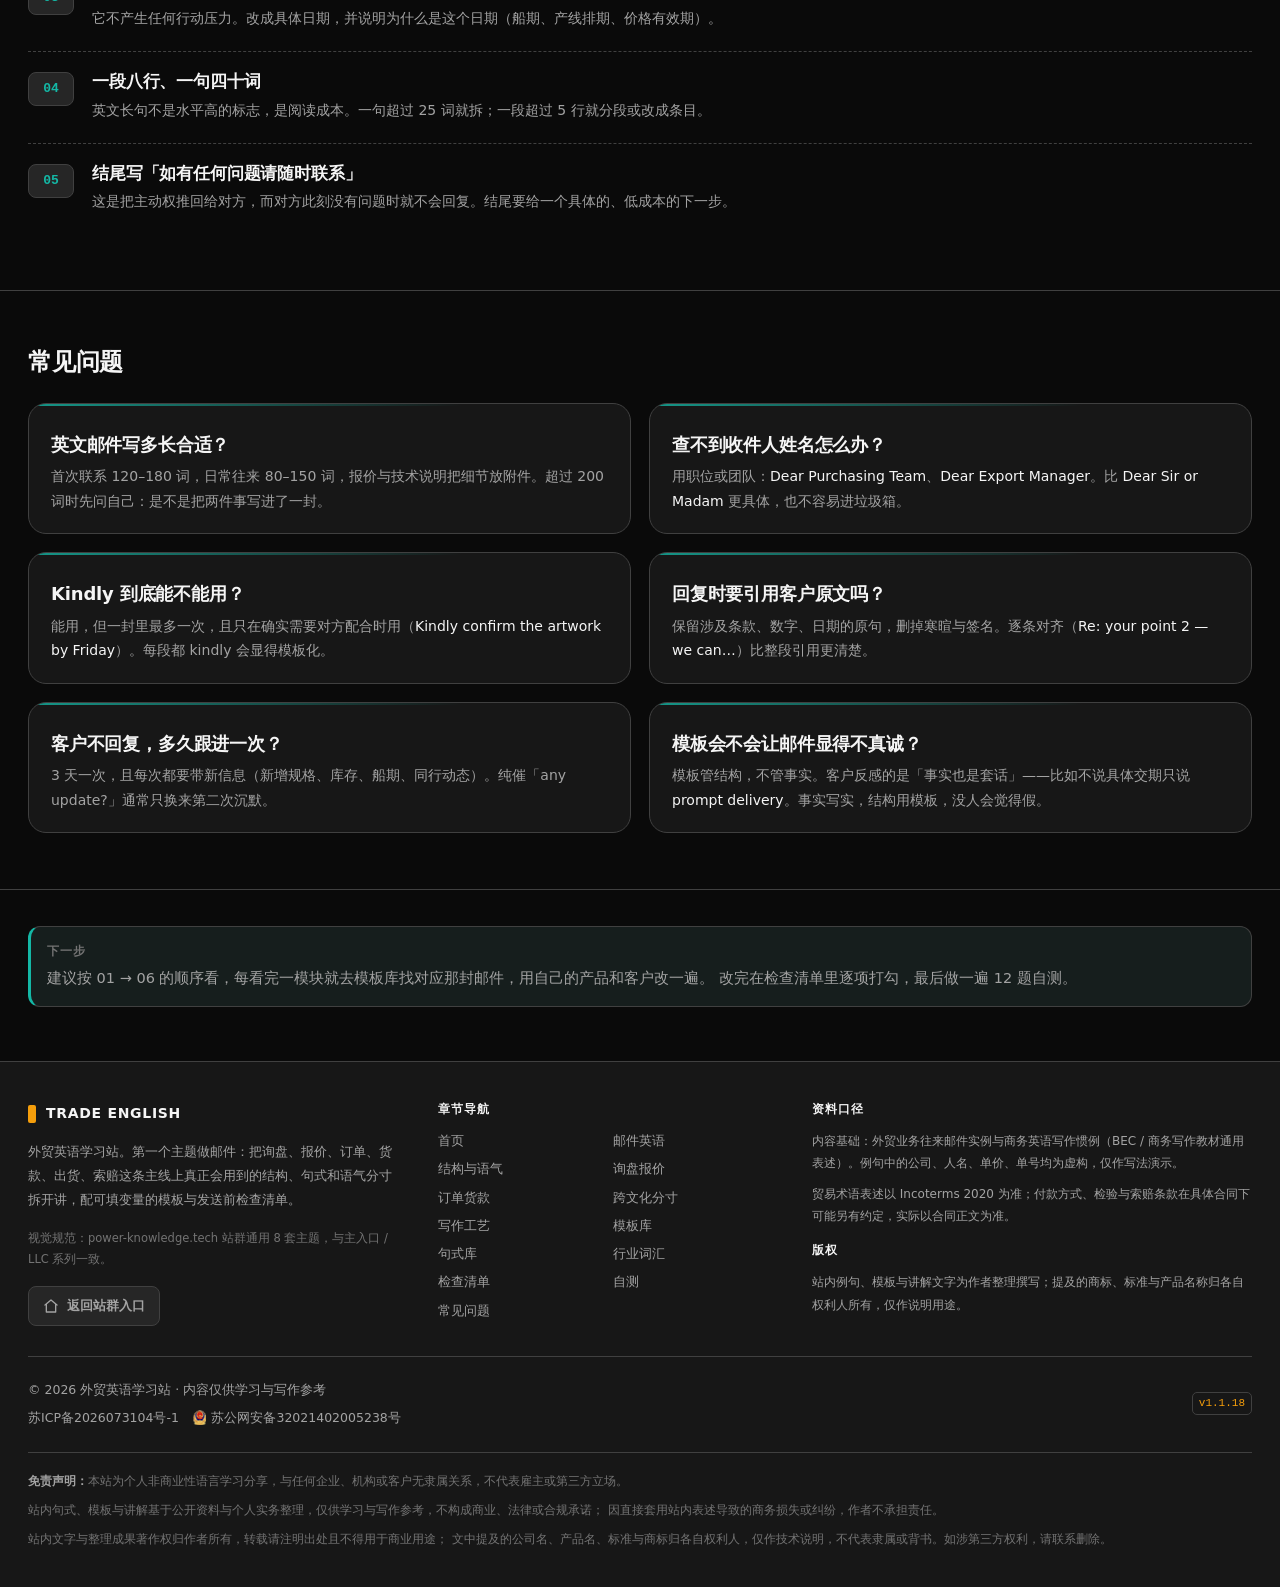
==== commit ce750e19: "词库分类重排：缩写 10 类、单词 10 类主题分组（v1.1.18） - 缩写：按 ODM 业务流程视角复核归并，经济类撤销并入工艺、打样工装 4 条并入质量；游离详解归位，匹配口径改为按当前分类 " ====
--- a/email/index.html
+++ b/email/index.html
@@ -393,7 +393,7 @@
           </a>
         </div>
       </div>
-      <div class="foot-legal-right"><span class="app-version">v1.1.17</span></div>
+      <div class="foot-legal-right"><span class="app-version">v1.1.18</span></div>
     </div>
     <div class="foot-disclaimer">
       <p>
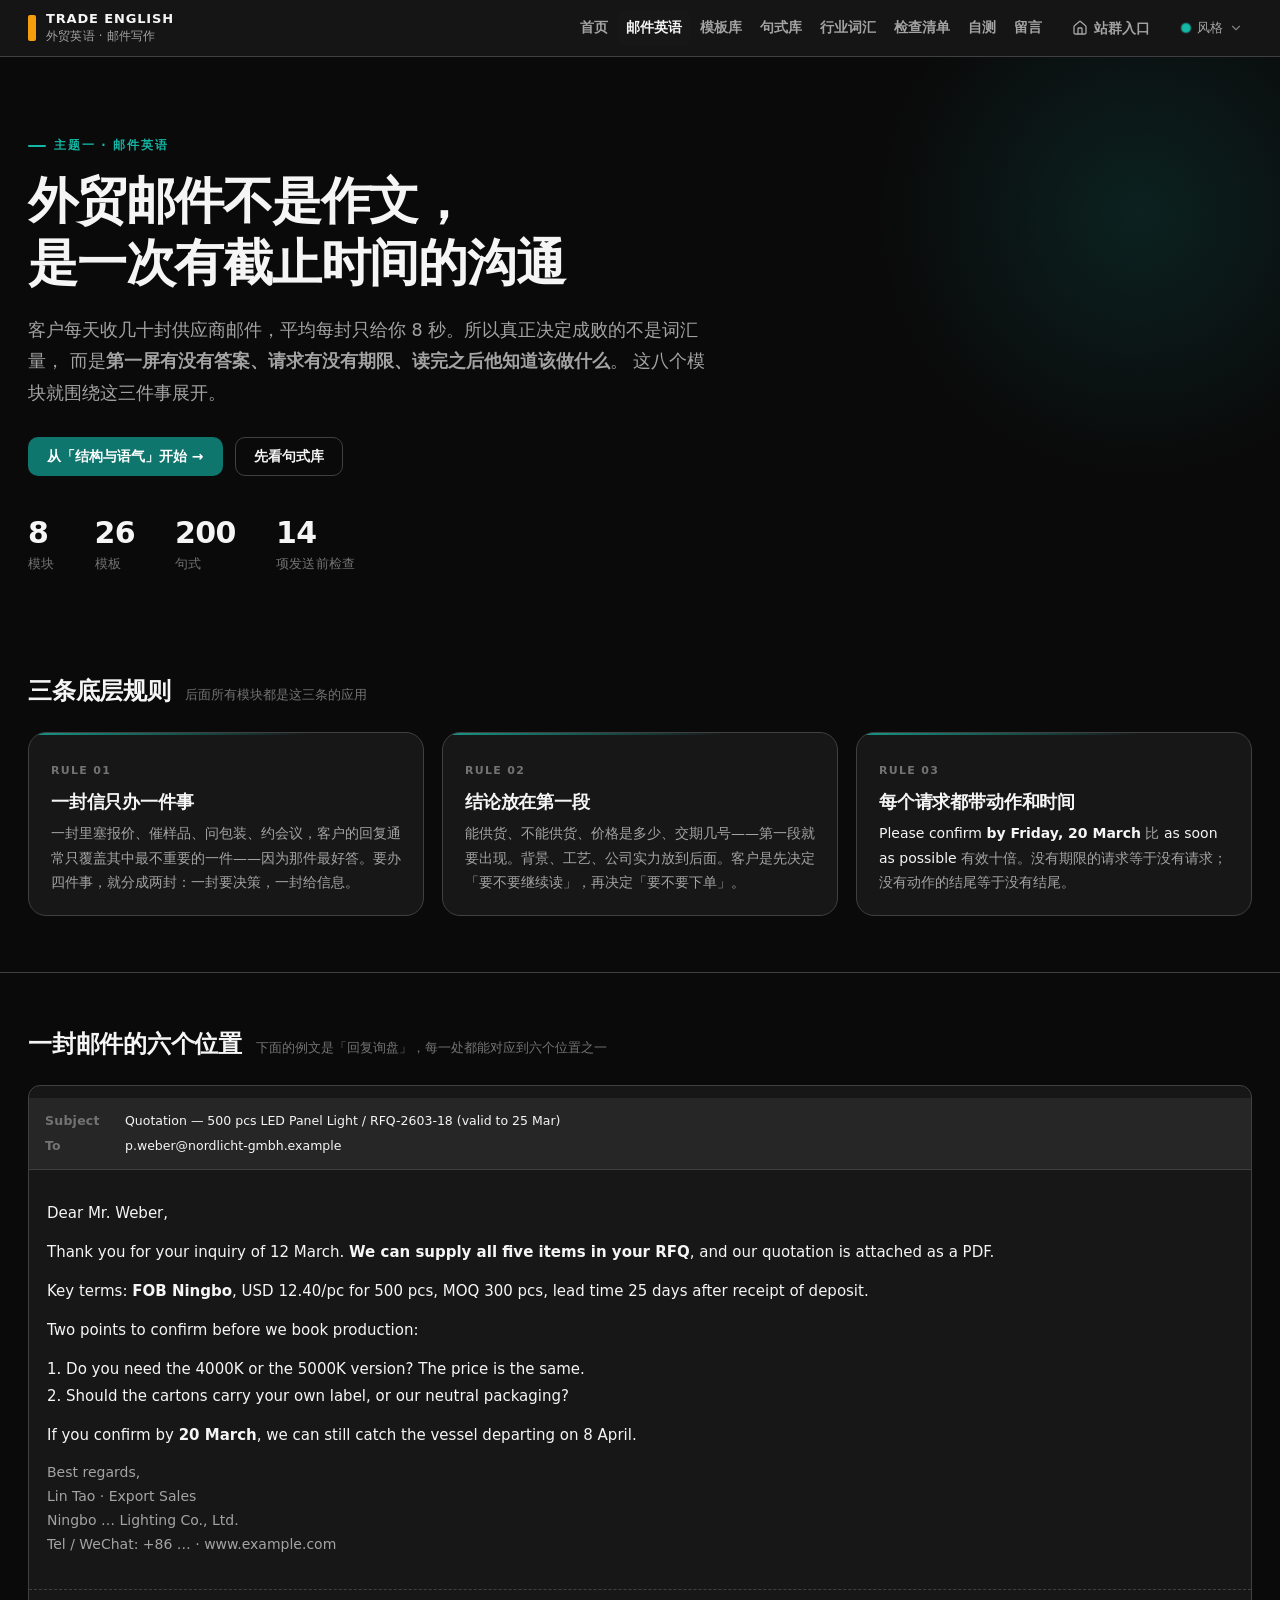
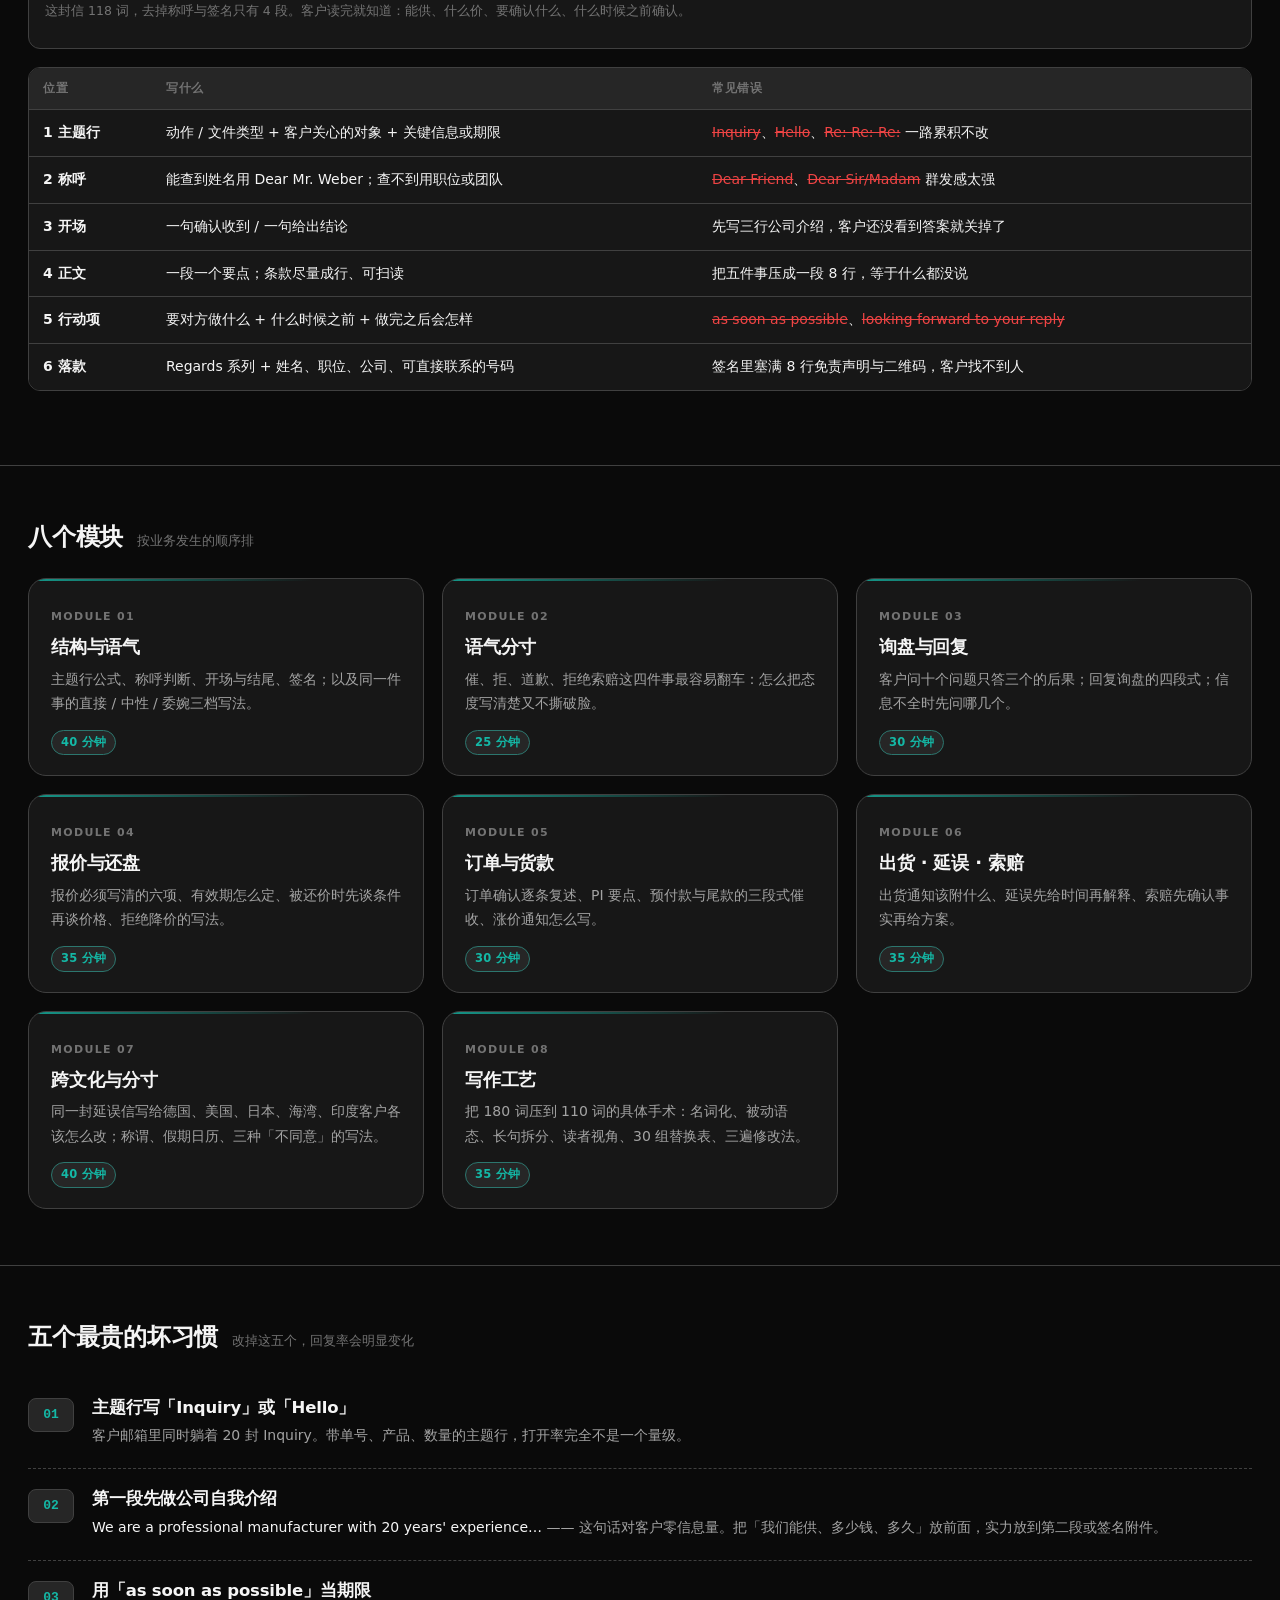
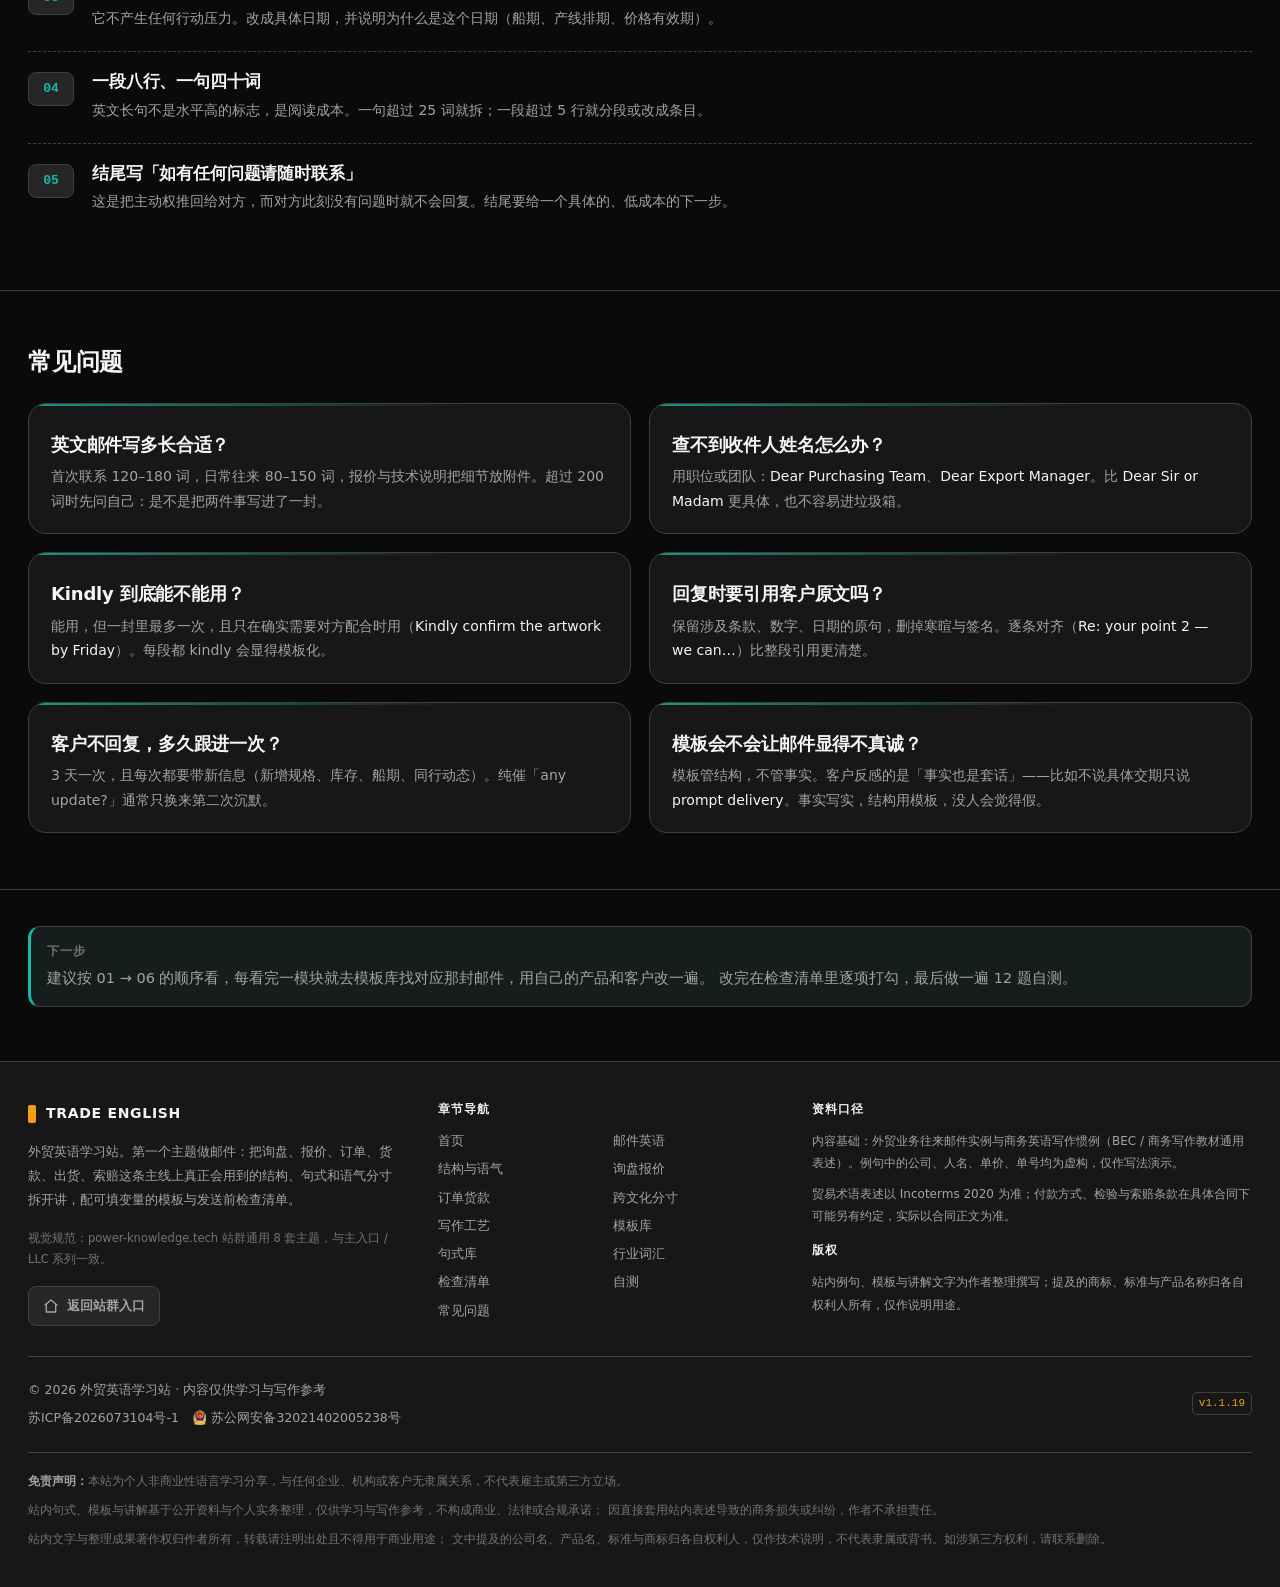
==== commit 13331cef: "ECR/ECN 由商务类迁入质量管理（v1.1.19） - 工程变更申请 ECR、变更通知 ECN 归入质量管理，ECR 详解跟随，补 ECN 配套详解 - 商务类导读去掉 ECR/ECN，质量管理导" ====
--- a/email/index.html
+++ b/email/index.html
@@ -393,7 +393,7 @@
           </a>
         </div>
       </div>
-      <div class="foot-legal-right"><span class="app-version">v1.1.18</span></div>
+      <div class="foot-legal-right"><span class="app-version">v1.1.19</span></div>
     </div>
     <div class="foot-disclaimer">
       <p>
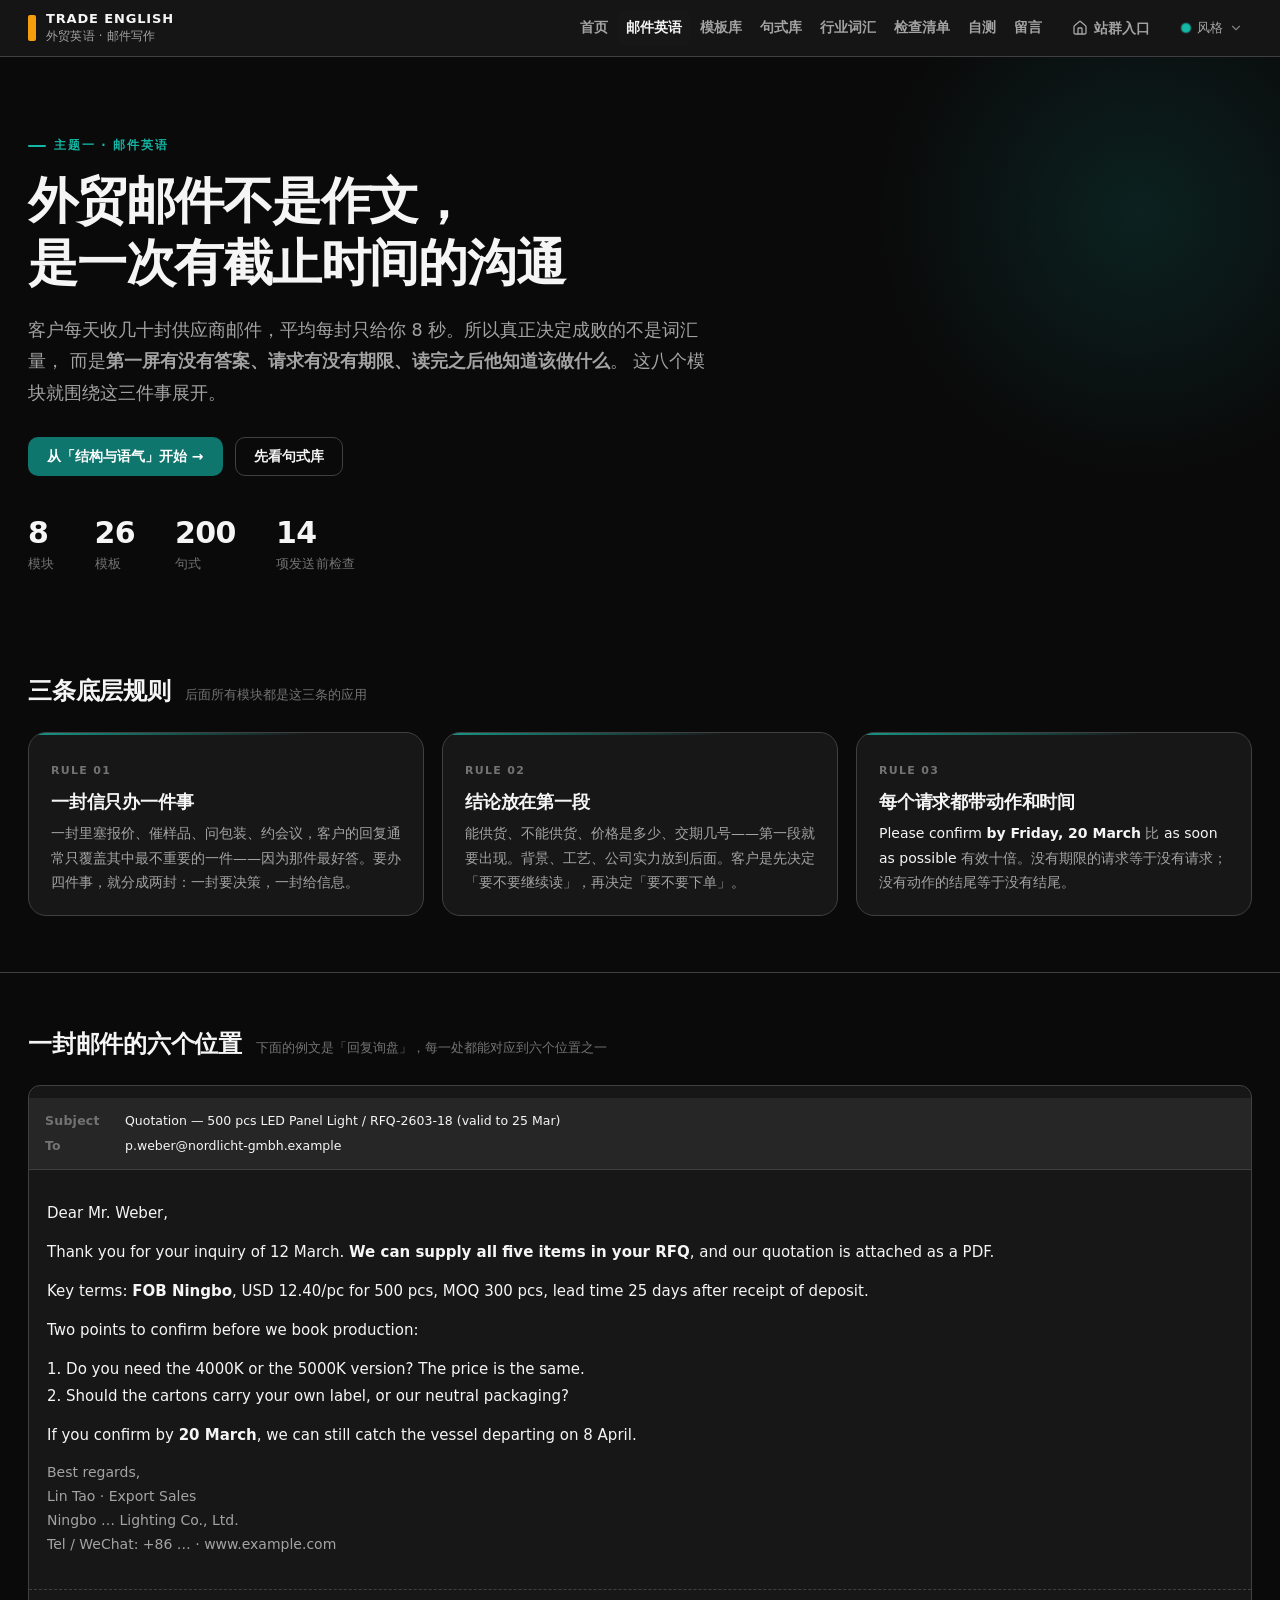
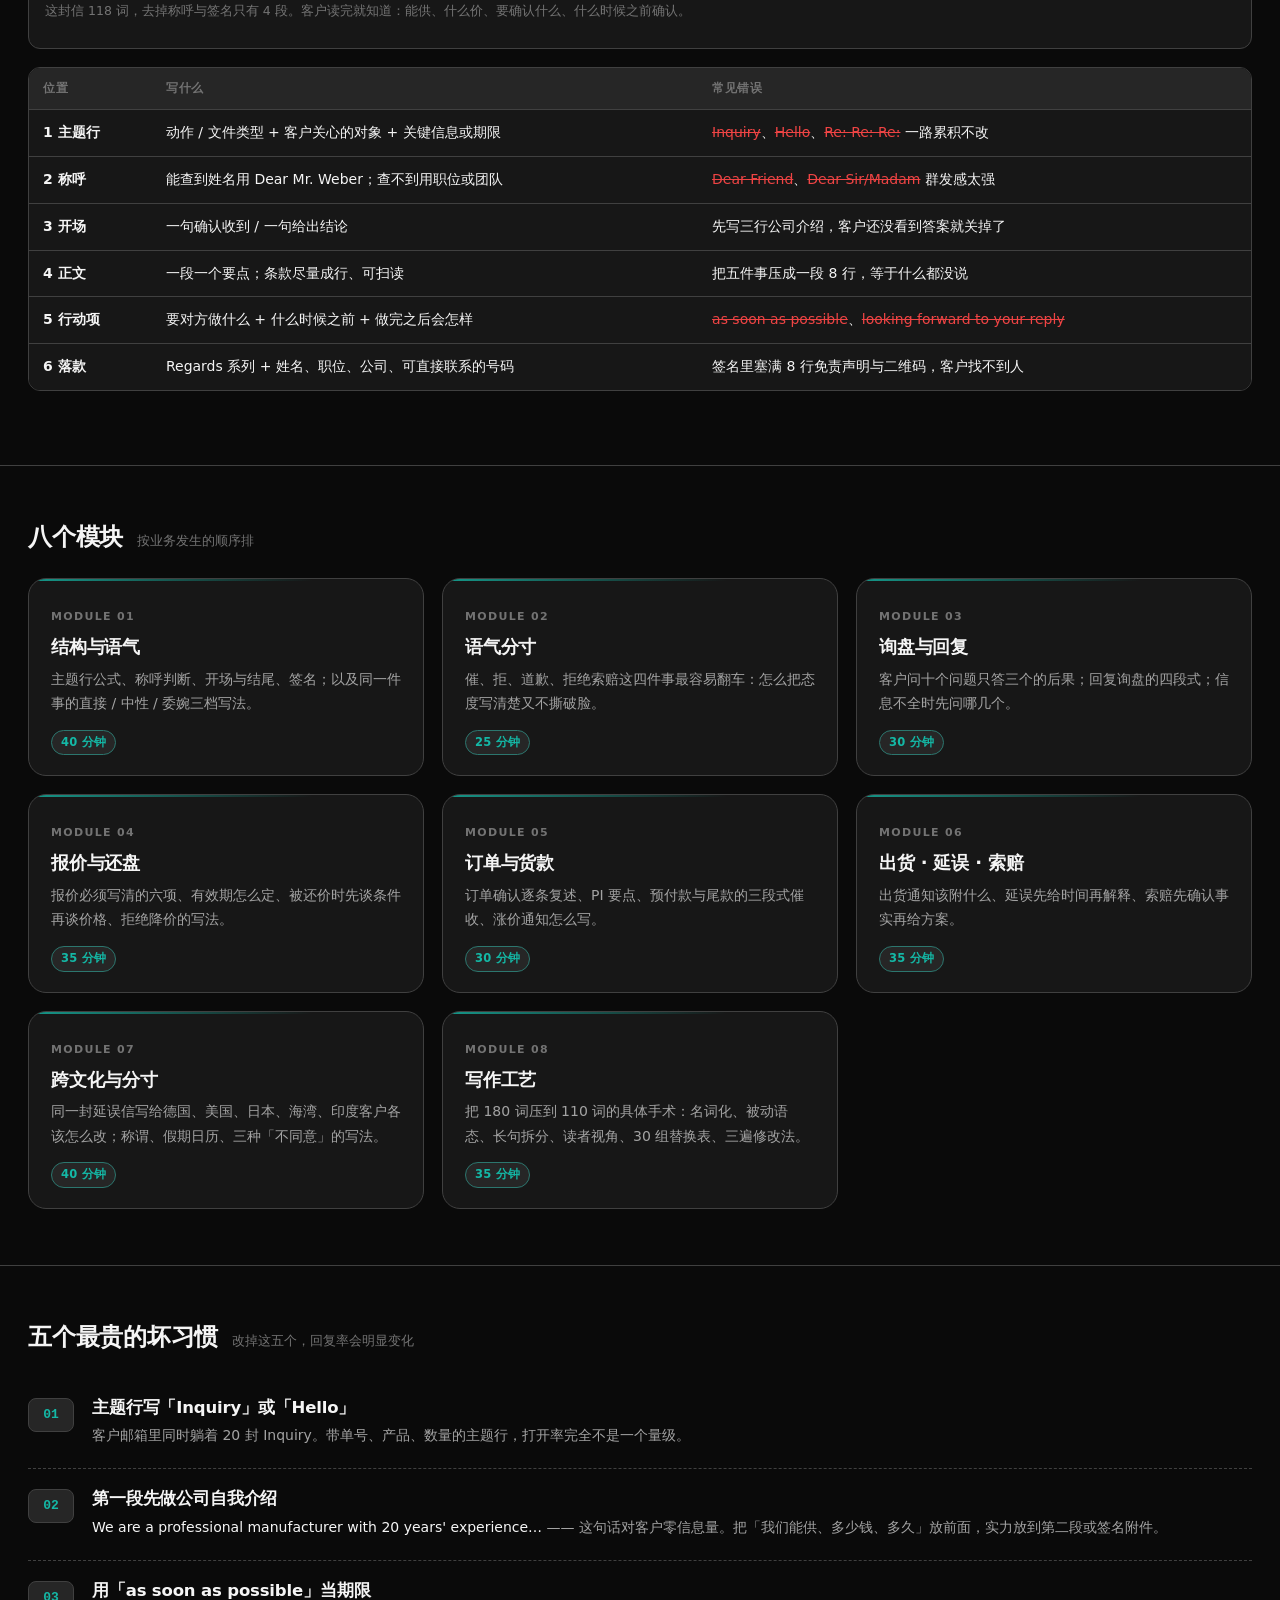
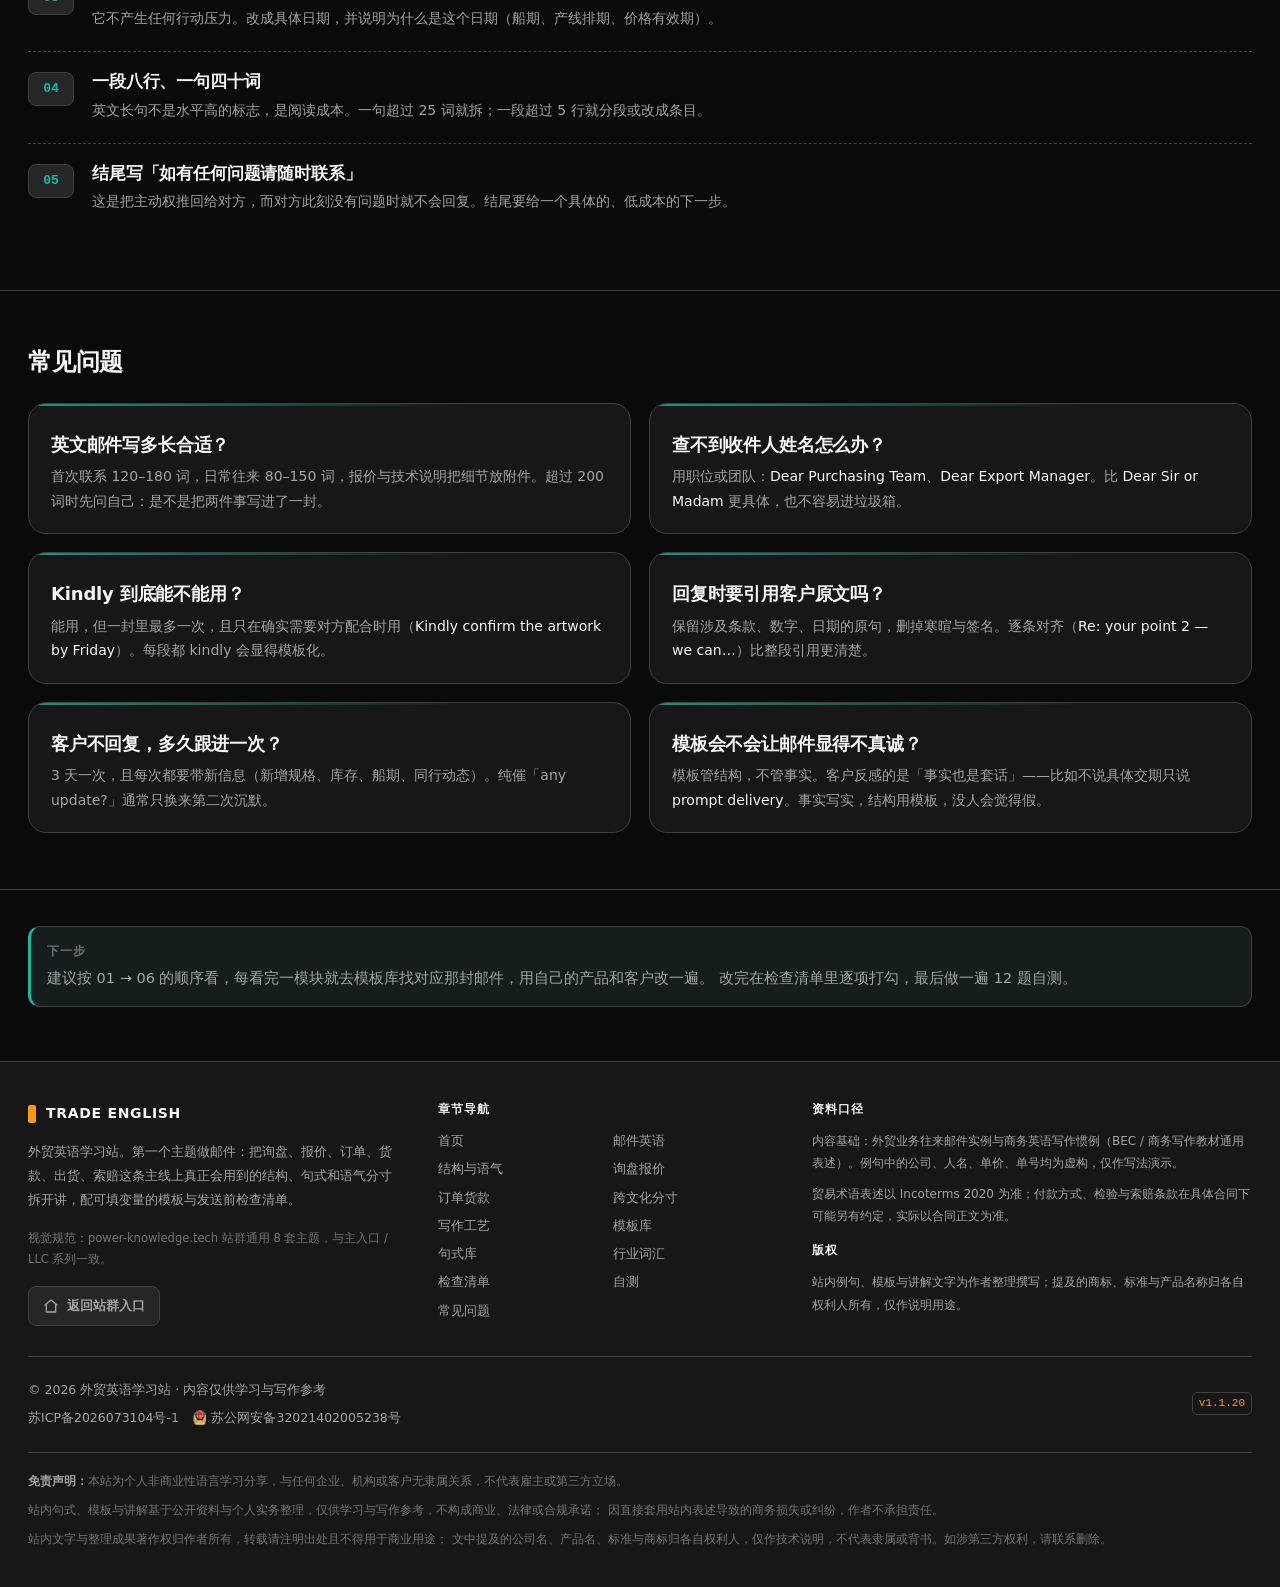
==== commit 9448af9c: "工艺类更名工艺生产类，物料并入零件名称（v1.1.20） - 「工艺类」显示名改为「工艺生产类」，内部键不变 - 物料(Material)整栏并入零件名称(The name of the compon" ====
--- a/email/index.html
+++ b/email/index.html
@@ -393,7 +393,7 @@
           </a>
         </div>
       </div>
-      <div class="foot-legal-right"><span class="app-version">v1.1.19</span></div>
+      <div class="foot-legal-right"><span class="app-version">v1.1.20</span></div>
     </div>
     <div class="foot-disclaimer">
       <p>
